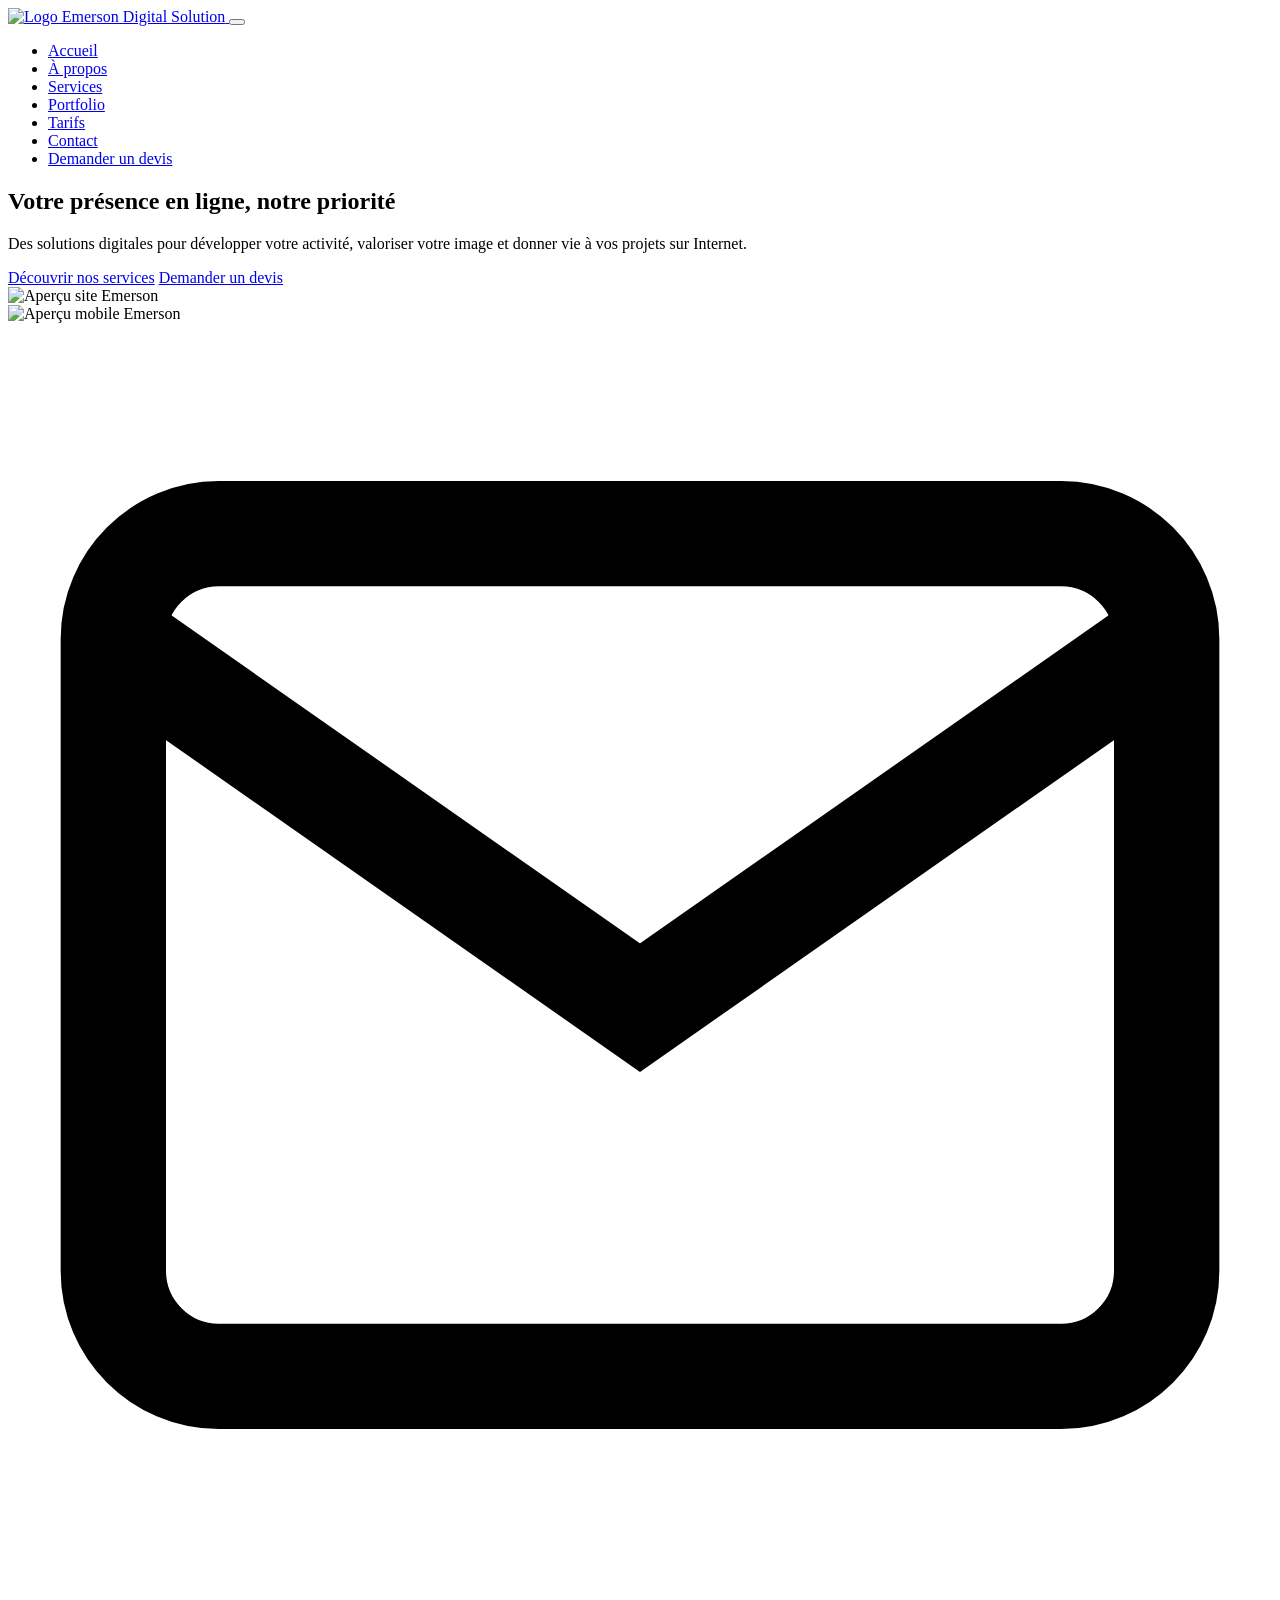
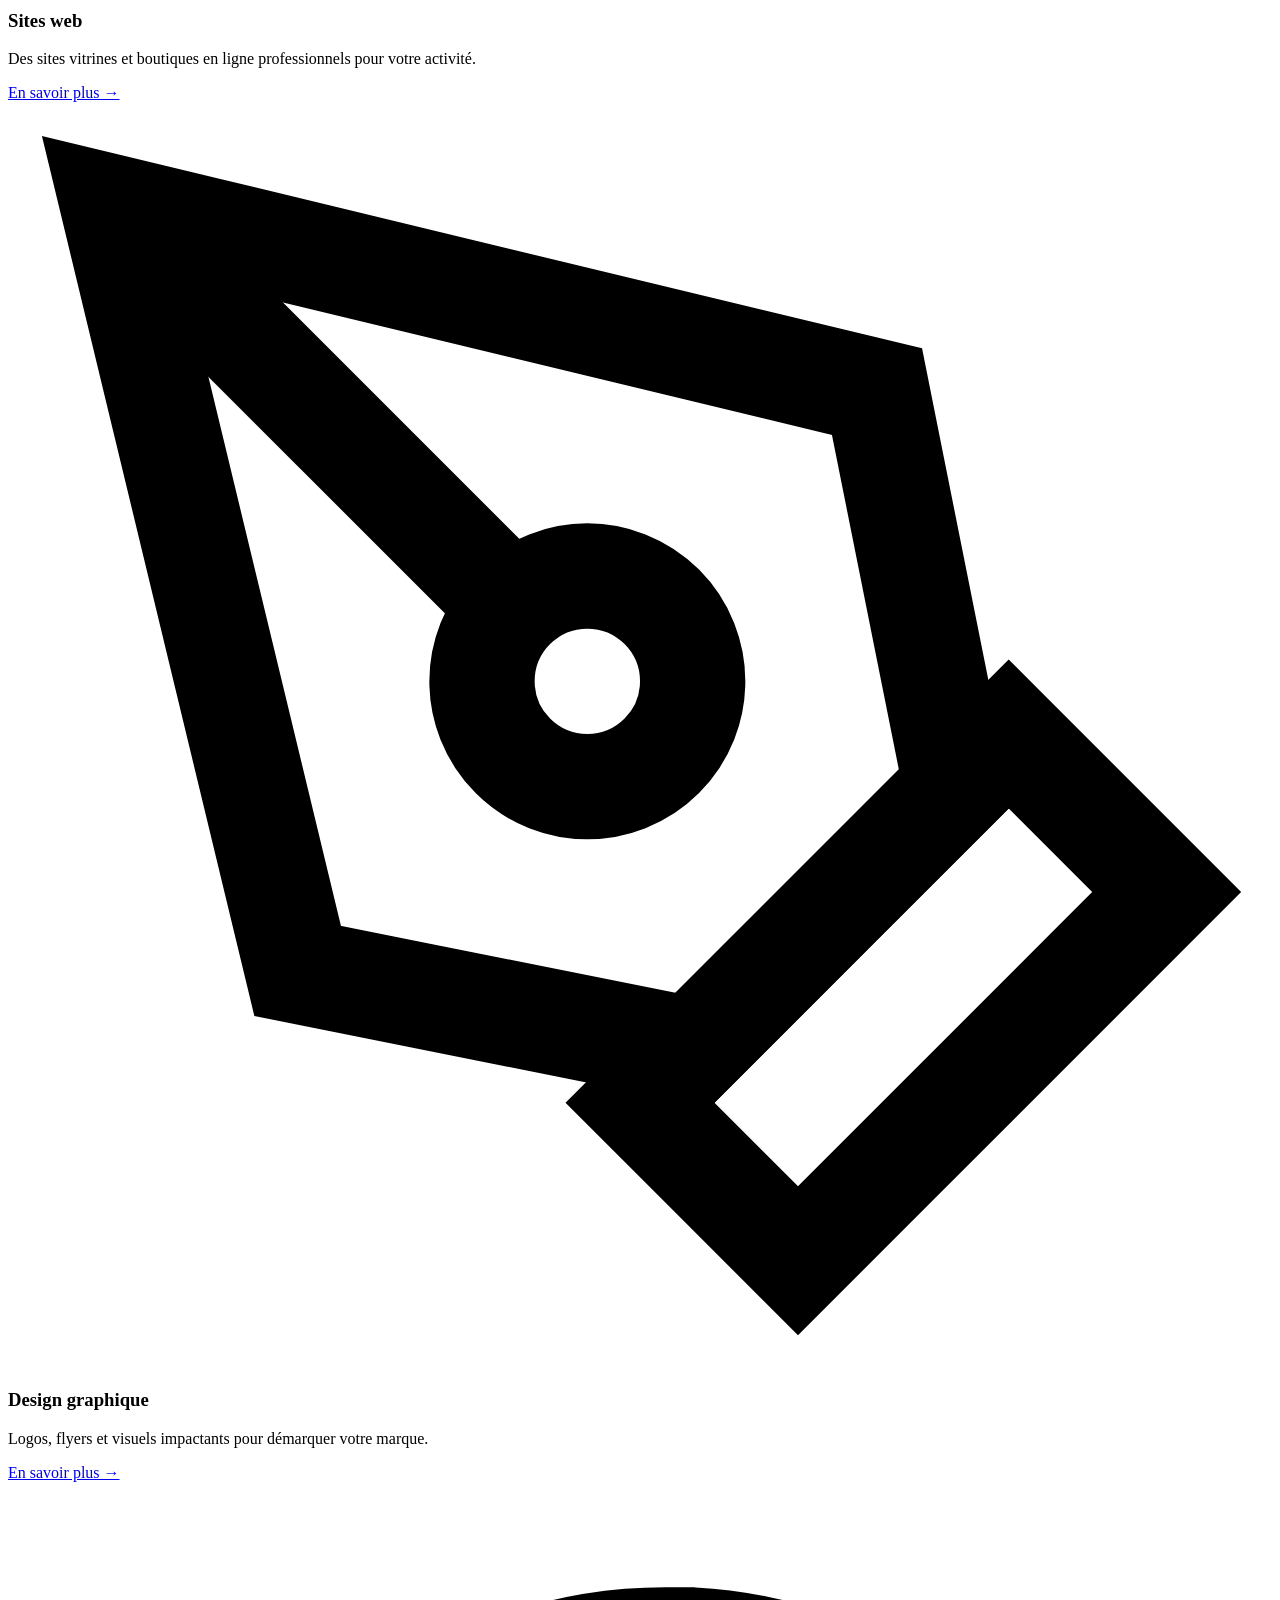
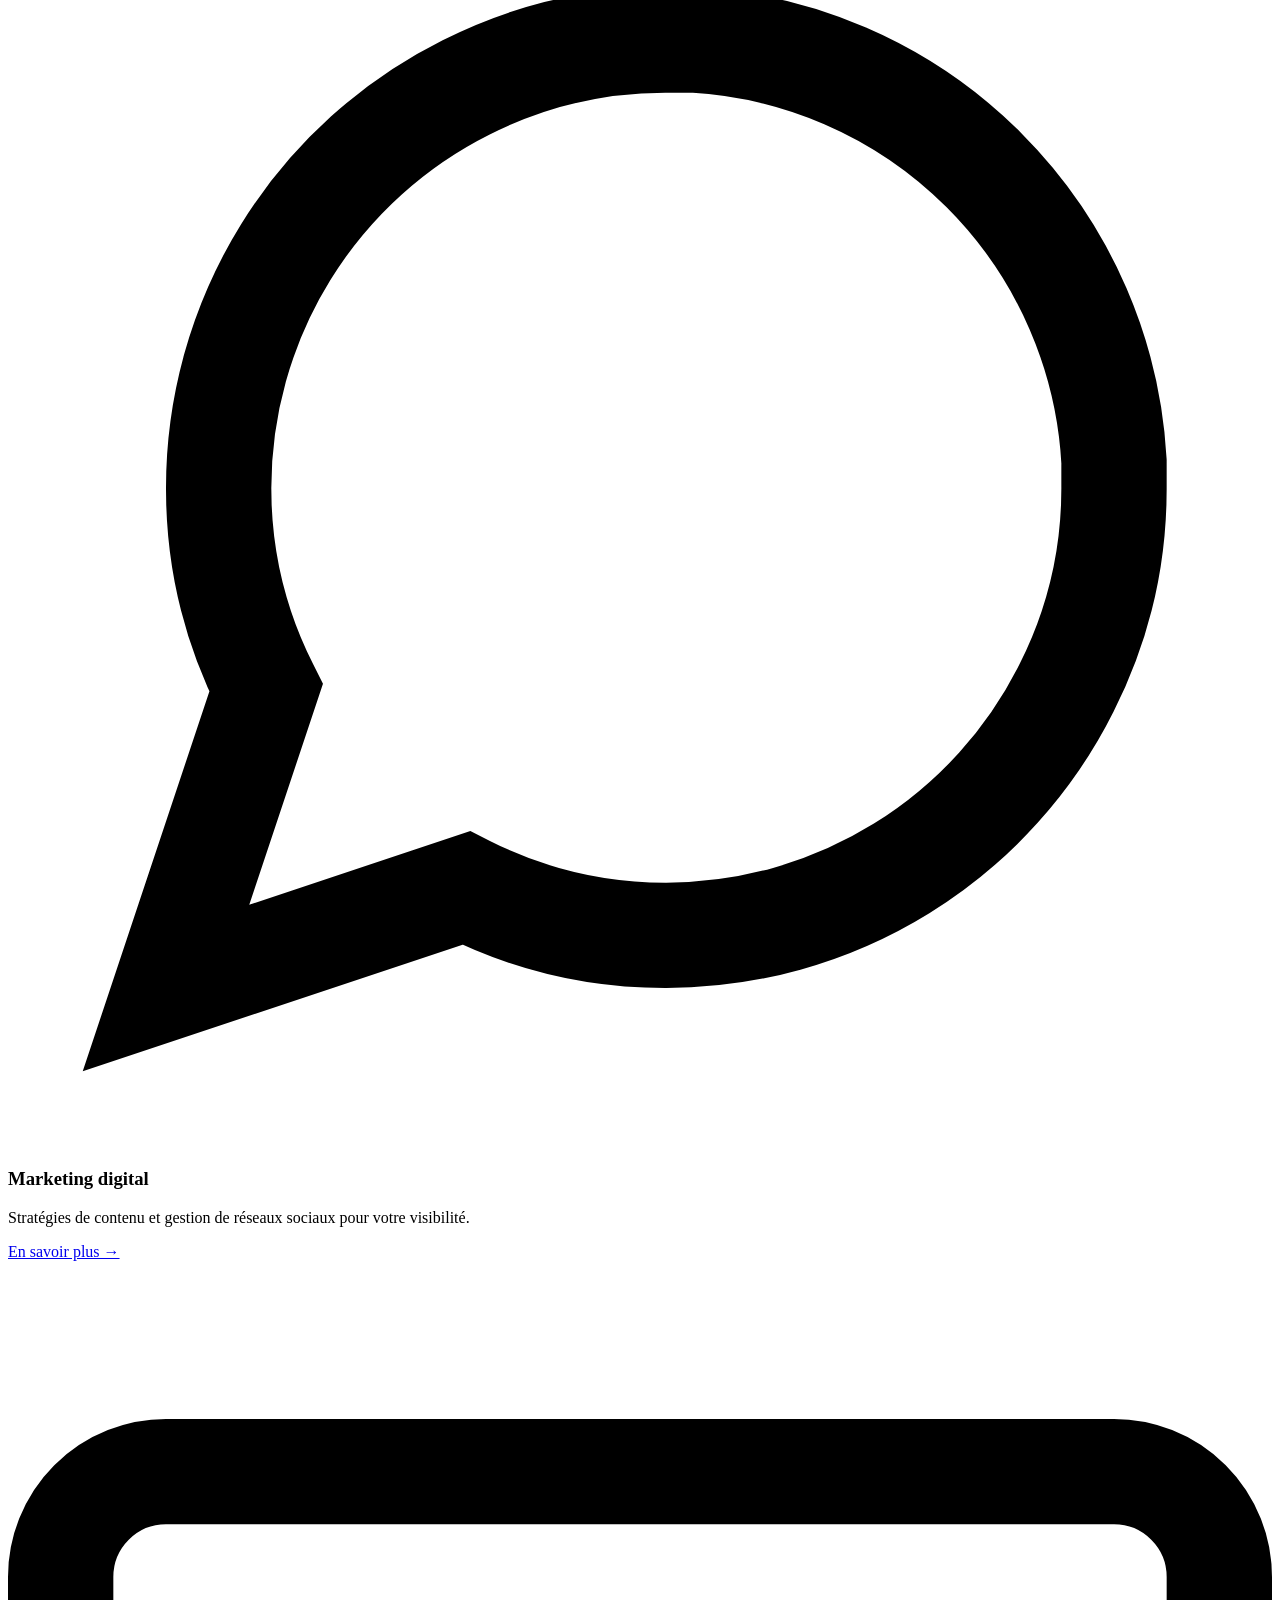
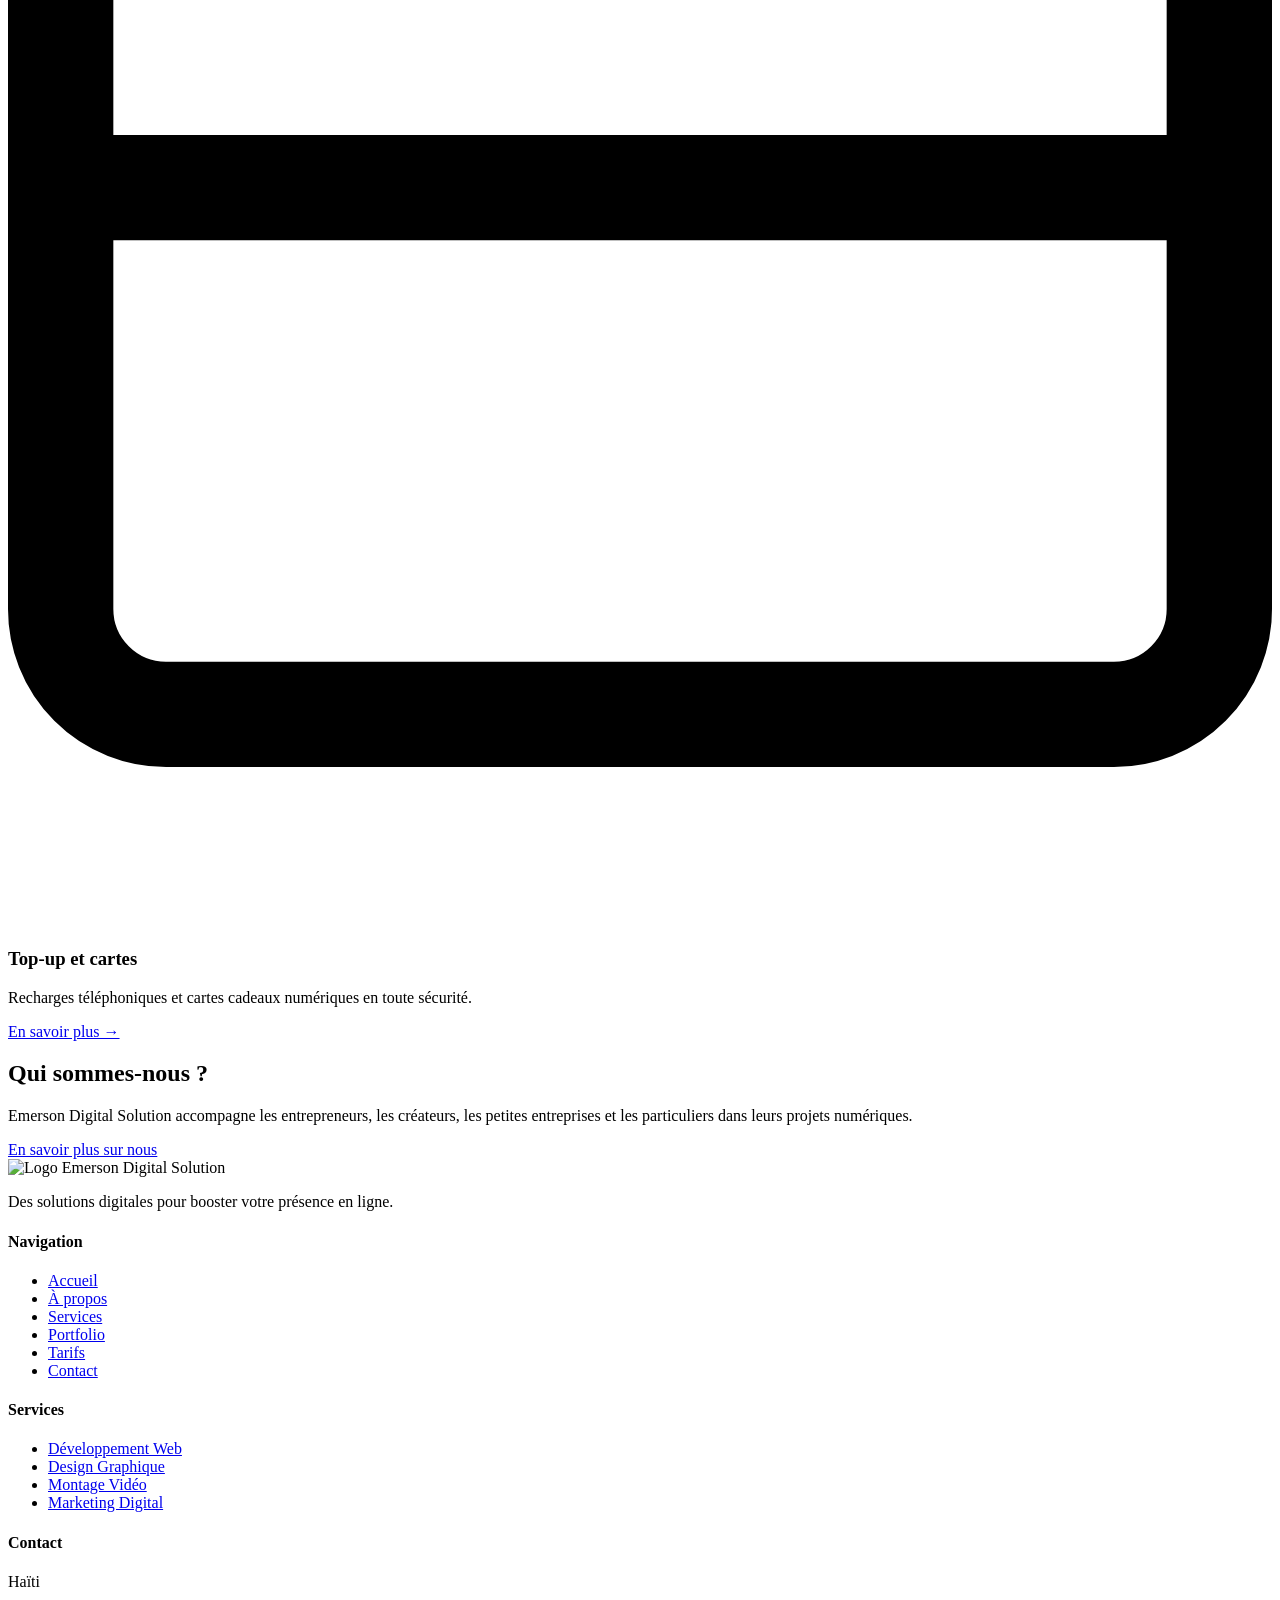
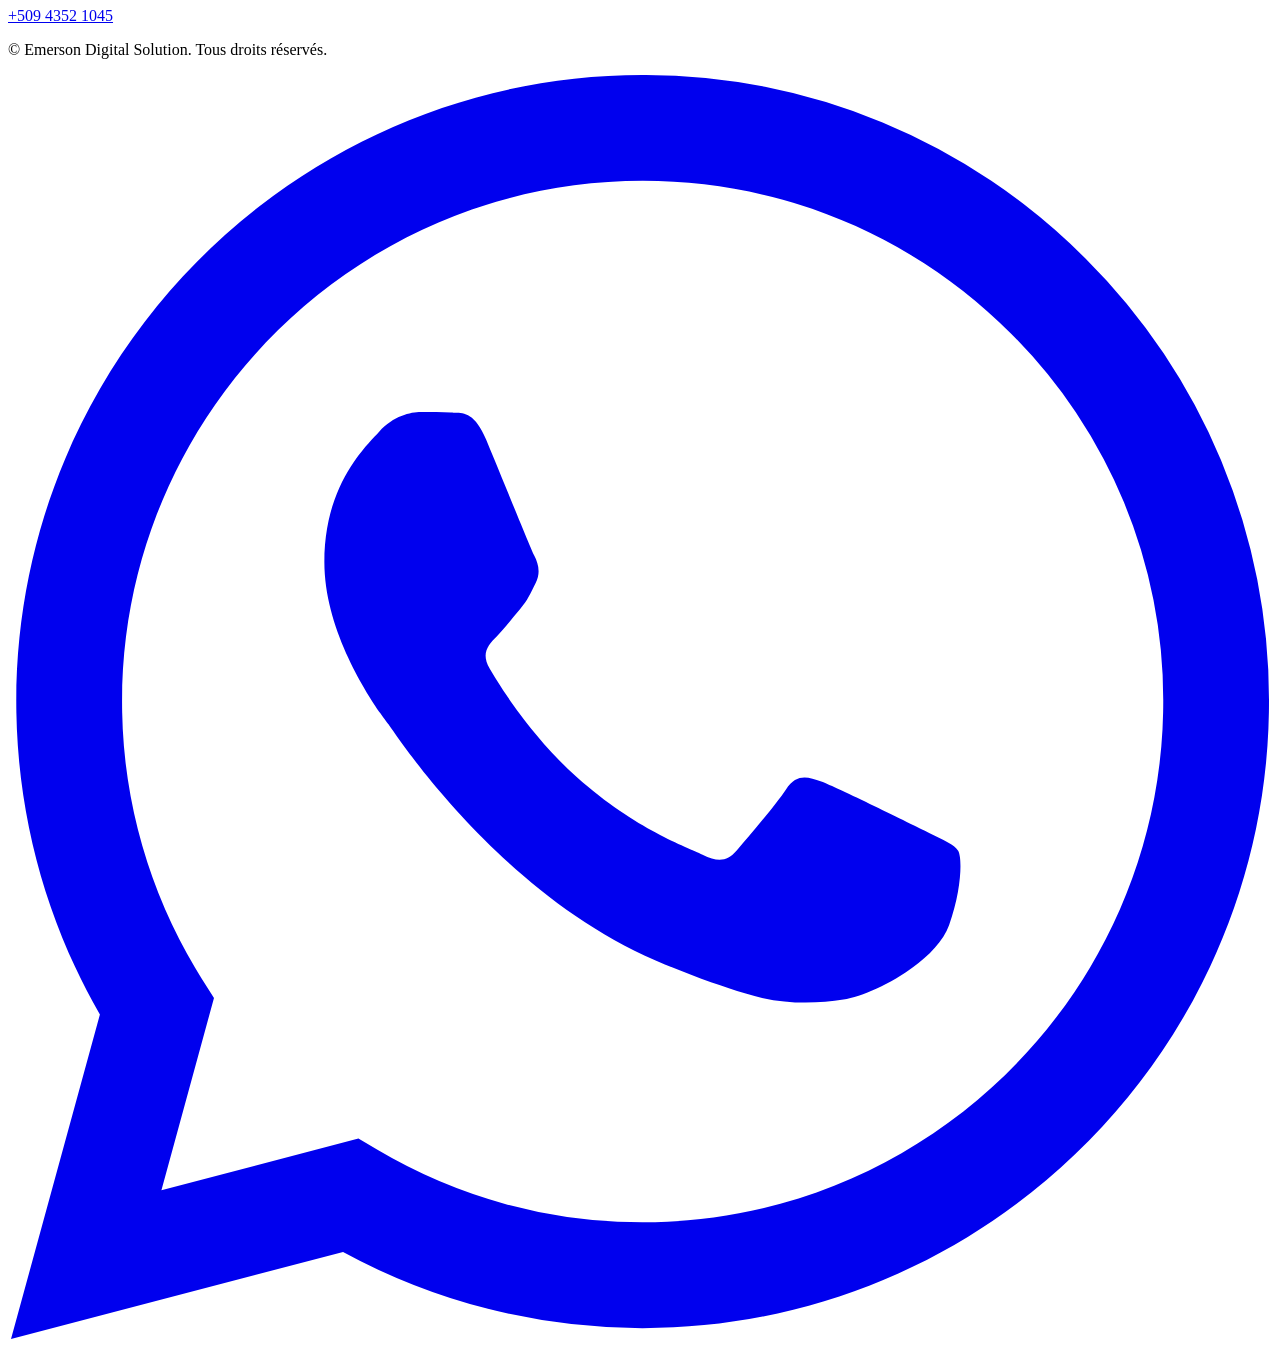
==== index.html @ 5f0ce39c "Add files via upload" ====
<!DOCTYPE html>
<html lang="fr">
<head>
    <meta charset="UTF-8">
    <meta name="viewport" content="width=device-width, initial-scale=1.0">
    <title>Emerson Digital Solution | Accueil</title>
    <meta name="description" content="Emerson Digital Solution accompagne les entrepreneurs et entreprises en Haïti. Création de sites web, design graphique, marketing digital.">
    <link rel="icon" type="image/png" href="assets/logo.png">
    <link rel="stylesheet" href="styles/style.css">
</head>
<body>

    <!-- ================= HEADER / NAVIGATION ================= -->
    <header class="header" id="header">
        <div class="container header-container">
            <a href="index.html" class="logo-link" aria-label="Retour à l'accueil">
                <img src="assets/logo.png" alt="Logo Emerson Digital Solution" class="logo-img">
            </a>

            <button class="menu-toggle" id="menu-toggle" aria-label="Ouvrir le menu" aria-expanded="false">
                <span class="hamburger"></span>
                <span class="hamburger"></span>
                <span class="hamburger"></span>
            </button>

            <nav class="nav" id="nav">
                <ul class="nav-list">
                    <!-- Liens vers les nouvelles pages -->
                    <li><a href="index.html" class="nav-link">Accueil</a></li>
                    <li><a href="a-propos.html" class="nav-link">À propos</a></li>
                    <li><a href="services.html" class="nav-link">Services</a></li>
                    <li><a href="portfolio.html" class="nav-link">Portfolio</a></li>
                    <li><a href="tarifs.html" class="nav-link">Tarifs</a></li>
                    <li><a href="contact.html" class="nav-link">Contact</a></li>
                    <li><a href="contact.html" class="btn btn-primary nav-cta">Demander un devis</a></li>
                </ul>
            </nav>
        </div>
    </header>

    <main>
        <!-- ================= SECTION HERO ================= -->
        <section class="hero">
            <div class="container hero-container">
                <div class="hero-content">
                    <h1 class="hero-title">Votre présence en ligne, <span class="text-green">notre priorité</span></h1>
                    <p class="hero-description">Des solutions digitales pour développer votre activité, valoriser votre image et donner vie à vos projets sur Internet.</p>
                    <div class="hero-buttons">
                        <a href="services.html" class="btn btn-primary">Découvrir nos services</a>
                        <a href="https://wa.me/50943521045?text=Bonjour%20Emerson%20Digital%20Solution%2C%20je%20souhaite%20demander%20un%20devis." target="_blank" rel="noopener" class="btn btn-secondary">Demander un devis</a>
                    </div>
                </div>
                <div class="hero-visual">
                    <div class="mockup-laptop">
                        <div class="mockup-screen">
                            <div class="mockup-header"></div>
                            <div class="mockup-body">
                                <img src="assets/logo.png" alt="Aperçu site Emerson" class="mockup-logo">
                                <div class="mockup-lines">
                                    <div class="line long"></div>
                                    <div class="line short"></div>
                                </div>
                                <div class="mockup-btn"></div>
                            </div>
                        </div>
                        <div class="mockup-base"></div>
                    </div>
                    <div class="mockup-phone">
                        <div class="mockup-phone-screen">
                            <div class="phone-notch"></div>
                            <img src="assets/logo.png" alt="Aperçu mobile Emerson" class="mockup-logo-small">
                            <div class="line long"></div>
                            <div class="line short"></div>
                            <div class="mockup-btn-small"></div>
                        </div>
                    </div>
                </div>
            </div>
        </section>

        <!-- ================= SERVICES RAPIDES ================= -->
        <section class="quick-services">
            <div class="container">
                <div class="grid-4">
                    <article class="card service-card text-center">
                        <div class="icon-wrapper">
                            <svg viewBox="0 0 24 24" fill="none" stroke="currentColor" stroke-width="2"><path d="M4 4h16c1.1 0 2 .9 2 2v12c0 1.1-.9 2-2 2H4c-1.1 0-2-.9-2-2V6c0-1.1.9-2 2-2z"></path><polyline points="22,6 12,13 2,6"></polyline></svg>
                        </div>
                        <h3>Sites web</h3>
                        <p>Des sites vitrines et boutiques en ligne professionnels pour votre activité.</p>
                        <a href="services.html" class="btn-text">En savoir plus &rarr;</a>
                    </article>
                    <article class="card service-card text-center">
                        <div class="icon-wrapper">
                            <svg viewBox="0 0 24 24" fill="none" stroke="currentColor" stroke-width="2"><path d="M12 19l7-7 3 3-7 7-3-3z"></path><path d="M18 13l-1.5-7.5L2 2l3.5 14.5L13 18l5-5z"></path><path d="M2 2l7.586 7.586"></path><circle cx="11" cy="11" r="2"></circle></svg>
                        </div>
                        <h3>Design graphique</h3>
                        <p>Logos, flyers et visuels impactants pour démarquer votre marque.</p>
                        <a href="services.html" class="btn-text">En savoir plus &rarr;</a>
                    </article>
                    <article class="card service-card text-center">
                        <div class="icon-wrapper">
                            <svg viewBox="0 0 24 24" fill="none" stroke="currentColor" stroke-width="2"><path d="M21 11.5a8.38 8.38 0 0 1-.9 3.8 8.5 8.5 0 0 1-7.6 4.7 8.38 8.38 0 0 1-3.8-.9L3 21l1.9-5.7a8.38 8.38 0 0 1-.9-3.8 8.5 8.5 0 0 1 4.7-7.6 8.38 8.38 0 0 1 3.8-.9h.5a8.48 8.48 0 0 1 8 8v.5z"></path></svg>
                        </div>
                        <h3>Marketing digital</h3>
                        <p>Stratégies de contenu et gestion de réseaux sociaux pour votre visibilité.</p>
                        <a href="services.html" class="btn-text">En savoir plus &rarr;</a>
                    </article>
                    <article class="card service-card text-center">
                        <div class="icon-wrapper">
                            <svg viewBox="0 0 24 24" fill="none" stroke="currentColor" stroke-width="2"><rect x="1" y="4" width="22" height="16" rx="2" ry="2"></rect><line x1="1" y1="10" x2="23" y2="10"></line></svg>
                        </div>
                        <h3>Top-up et cartes</h3>
                        <p>Recharges téléphoniques et cartes cadeaux numériques en toute sécurité.</p>
                        <a href="services.html" class="btn-text">En savoir plus &rarr;</a>
                    </article>
                </div>
            </div>
        </section>

        <!-- ================= À PROPOS (RÉSUMÉ) ================= -->
        <section class="section a-propos">
            <div class="container">
                <div class="section-header text-center">
                    <h2 class="section-title">Qui sommes-<span class="text-green">nous ?</span></h2>
                </div>
                <div class="about-content">
                    <p>Emerson Digital Solution accompagne les entrepreneurs, les créateurs, les petites entreprises et les particuliers dans leurs projets numériques.</p>
                    <a href="a-propos.html" class="btn btn-outline mt-4">En savoir plus sur nous</a>
                </div>
            </div>
        </section>
    </main>

    <!-- ================= FOOTER ================= -->
    <footer class="footer">
        <div class="container footer-container">
            <div class="footer-col">
                <img src="assets/logo.png" alt="Logo Emerson Digital Solution" class="footer-logo">
                <p class="footer-desc">Des solutions digitales pour booster votre présence en ligne.</p>
            </div>
            <div class="footer-col">
                <h4>Navigation</h4>
                <ul>
                    <li><a href="index.html">Accueil</a></li>
                    <li><a href="a-propos.html">À propos</a></li>
                    <li><a href="services.html">Services</a></li>
                    <li><a href="portfolio.html">Portfolio</a></li>
                    <li><a href="tarifs.html">Tarifs</a></li>
                    <li><a href="contact.html">Contact</a></li>
                </ul>
            </div>
            <div class="footer-col">
                <h4>Services</h4>
                <ul>
                    <li><a href="services.html">Développement Web</a></li>
                    <li><a href="services.html">Design Graphique</a></li>
                    <li><a href="services.html">Montage Vidéo</a></li>
                    <li><a href="services.html">Marketing Digital</a></li>
                </ul>
            </div>
            <div class="footer-col">
                <h4>Contact</h4>
                <p>Haïti</p>
                <p><a href="https://wa.me/50943521045" target="_blank" rel="noopener" class="text-green">+509 4352 1045</a></p>
            </div>
        </div>
        <div class="footer-bottom text-center">
            <p>&copy; <span id="year"></span> Emerson Digital Solution. Tous droits réservés.</p>
        </div>
    </footer>

    <!-- BOUTON WHATSAPP FLOTTANT -->
    <a href="https://wa.me/50943521045?text=Bonjour%20Emerson%20Digital%20Solution%2C%20j'aimerais%20discuter%20d'un%20projet." target="_blank" rel="noopener" class="whatsapp-float" aria-label="Discuter sur WhatsApp">
        <svg viewBox="0 0 24 24" fill="currentColor"><path d="M17.472 14.382c-.297-.149-1.758-.867-2.03-.967-.273-.099-.471-.148-.67.15-.197.297-.767.966-.94 1.164-.173.199-.347.223-.644.075-.297-.15-1.255-.463-2.39-1.475-.883-.788-1.48-1.761-1.653-2.059-.173-.297-.018-.458.13-.606.134-.133.298-.347.446-.52.149-.174.198-.298.298-.497.099-.198.05-.371-.025-.52-.075-.149-.669-1.612-.916-2.207-.242-.579-.487-.5-.669-.51-.173-.008-.371-.01-.57-.01-.198 0-.52.074-.792.372-.272.297-1.04 1.016-1.04 2.479 0 1.462 1.065 2.875 1.213 3.074.149.198 2.096 3.2 5.077 4.487.709.306 1.262.489 1.694.625.712.227 1.36.195 1.871.118.571-.085 1.758-.719 2.006-1.413.248-.694.248-1.289.173-1.413-.074-.124-.272-.198-.57-.347m-5.421 7.403h-.004a9.87 9.87 0 01-5.031-1.378l-.361-.214-3.741.982.998-3.648-.235-.374a9.86 9.86 0 01-1.51-5.26c.001-5.45 4.436-9.884 9.888-9.884 2.64 0 5.122 1.03 6.988 2.898a9.825 9.825 0 012.893 6.994c-.003 5.45-4.437 9.884-9.885 9.884m8.413-18.297A11.815 11.815 0 0012.05 0C5.495 0 .16 5.335.157 11.892c0 2.096.547 4.142 1.588 5.945L.057 24l6.305-1.654a11.882 11.882 0 005.683 1.448h.005c6.554 0 11.89-5.335 11.893-11.893a11.821 11.821 0 00-3.48-8.413Z"/></svg>
    </a>

    <script src="scripts/script.js"></script>
</body>
</html>
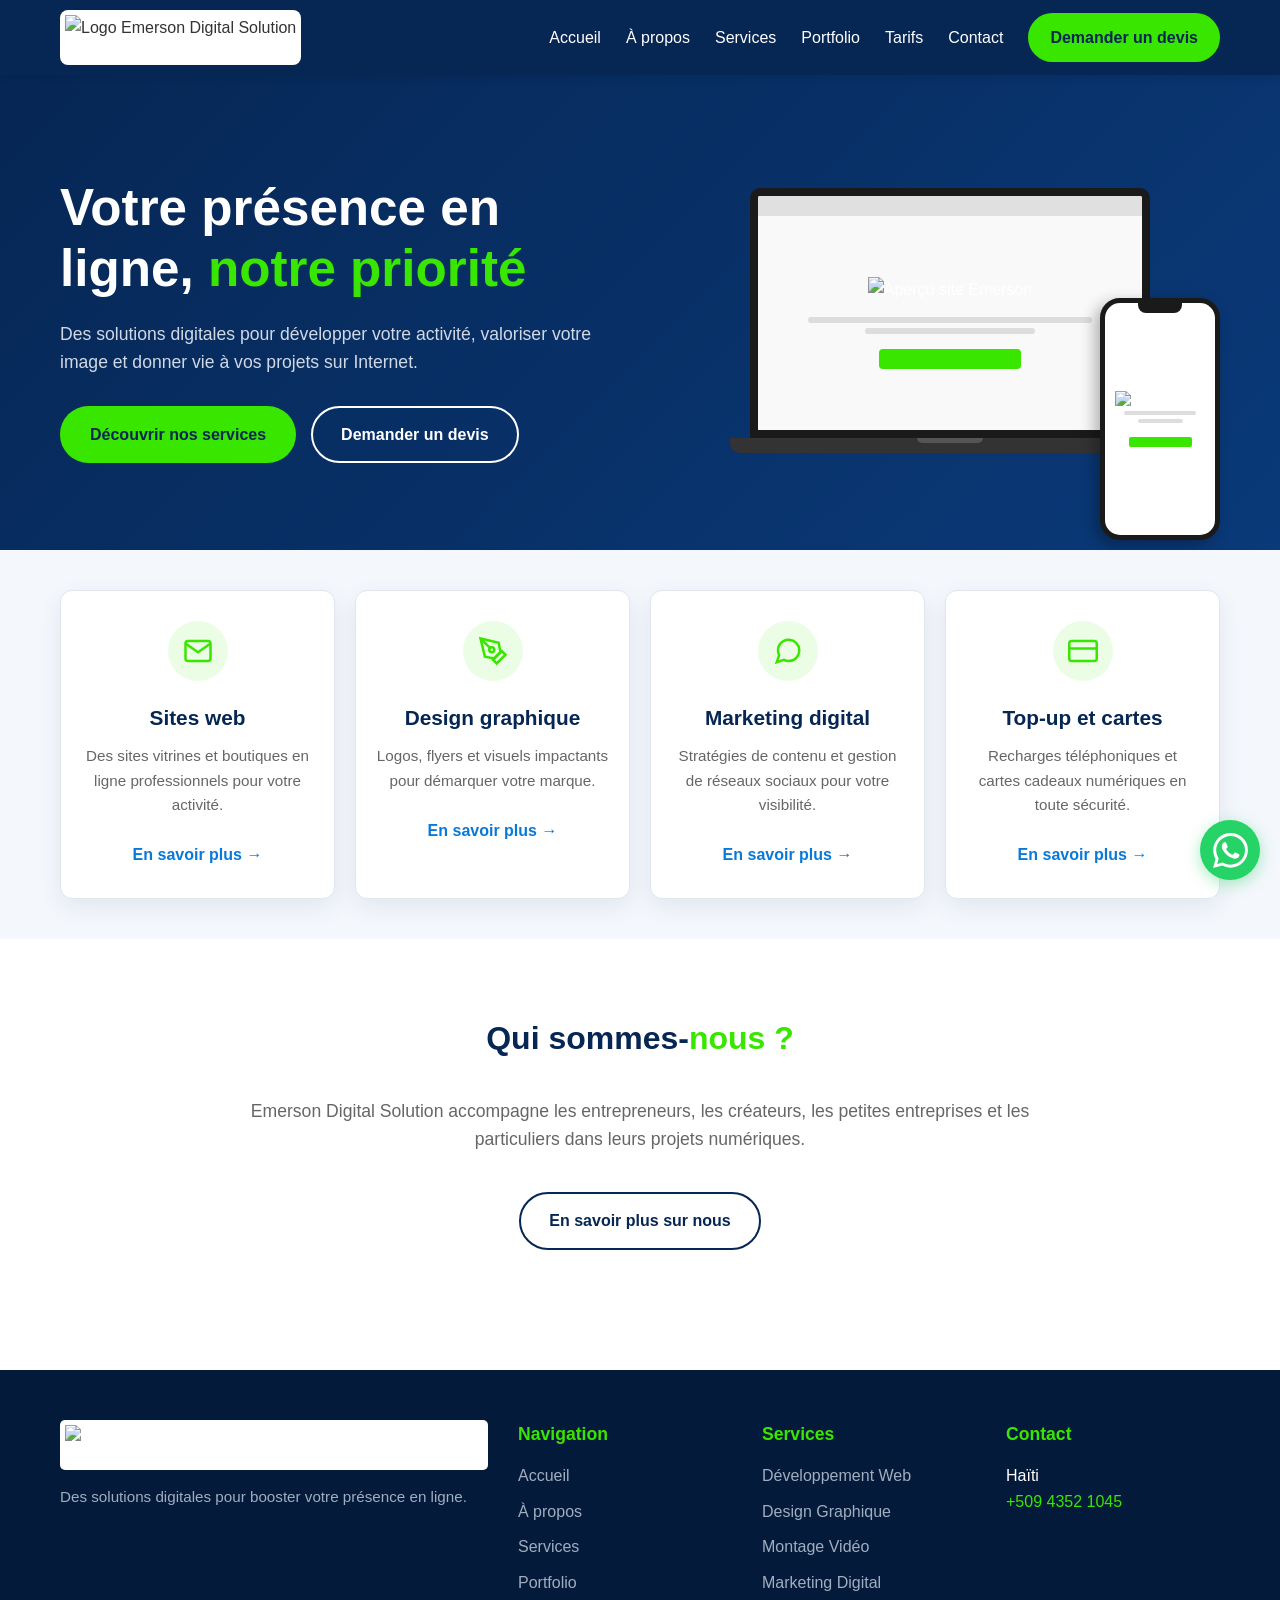
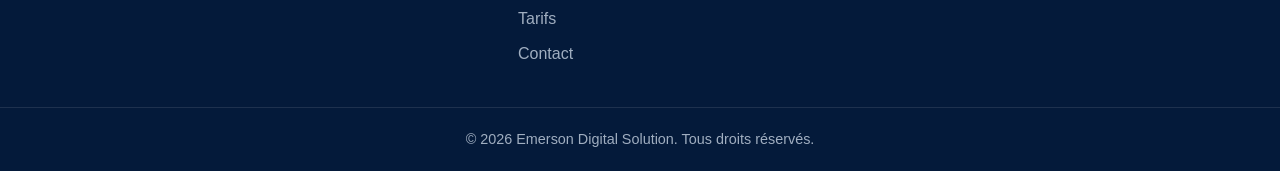
==== commit eeb69588: "index.html" ====
--- a/index.html
+++ b/index.html
@@ -6,7 +6,7 @@
     <title>Emerson Digital Solution | Accueil</title>
     <meta name="description" content="Emerson Digital Solution accompagne les entrepreneurs et entreprises en Haïti. Création de sites web, design graphique, marketing digital.">
     <link rel="icon" type="image/png" href="assets/logo.png">
-    <link rel="stylesheet" href="styles/style.css">
+    <link rel="stylesheet" href="style.css">
 </head>
 <body>
 
@@ -175,6 +175,6 @@
         <svg viewBox="0 0 24 24" fill="currentColor"><path d="M17.472 14.382c-.297-.149-1.758-.867-2.03-.967-.273-.099-.471-.148-.67.15-.197.297-.767.966-.94 1.164-.173.199-.347.223-.644.075-.297-.15-1.255-.463-2.39-1.475-.883-.788-1.48-1.761-1.653-2.059-.173-.297-.018-.458.13-.606.134-.133.298-.347.446-.52.149-.174.198-.298.298-.497.099-.198.05-.371-.025-.52-.075-.149-.669-1.612-.916-2.207-.242-.579-.487-.5-.669-.51-.173-.008-.371-.01-.57-.01-.198 0-.52.074-.792.372-.272.297-1.04 1.016-1.04 2.479 0 1.462 1.065 2.875 1.213 3.074.149.198 2.096 3.2 5.077 4.487.709.306 1.262.489 1.694.625.712.227 1.36.195 1.871.118.571-.085 1.758-.719 2.006-1.413.248-.694.248-1.289.173-1.413-.074-.124-.272-.198-.57-.347m-5.421 7.403h-.004a9.87 9.87 0 01-5.031-1.378l-.361-.214-3.741.982.998-3.648-.235-.374a9.86 9.86 0 01-1.51-5.26c.001-5.45 4.436-9.884 9.888-9.884 2.64 0 5.122 1.03 6.988 2.898a9.825 9.825 0 012.893 6.994c-.003 5.45-4.437 9.884-9.885 9.884m8.413-18.297A11.815 11.815 0 0012.05 0C5.495 0 .16 5.335.157 11.892c0 2.096.547 4.142 1.588 5.945L.057 24l6.305-1.654a11.882 11.882 0 005.683 1.448h.005c6.554 0 11.89-5.335 11.893-11.893a11.821 11.821 0 00-3.48-8.413Z"/></svg>
     </a>
 
-    <script src="scripts/script.js"></script>
+    <script src="script.js"></script>
 </body>
 </html>
--- a/style.css
+++ b/style.css
@@ -0,0 +1,964 @@
+/* ==========================================================================
+   VARIABLES & RESET (Configuration de base)
+   ========================================================================== */
+:root {
+    /* Couleurs officielles Emerson Digital Solution */
+    --navy: #062653;
+    --green: #39E600;
+    --blue: #0879D9;
+    --white: #FFFFFF;
+    
+    /* Couleurs de support */
+    --bg-light: #F4F7FC; /* Gris très clair bleuté pour les sections */
+    --text-dark: #333333;
+    --text-muted: #666666;
+    --border-color: #E0E5EE;
+    
+    /* Polices et espacements */
+    --font-main: -apple-system, BlinkMacSystemFont, "Segoe UI", Roboto, Helvetica, Arial, sans-serif;
+    --transition: all 0.3s ease;
+    --radius: 12px;
+    --shadow: 0 8px 24px rgba(6, 38, 83, 0.08);
+    --shadow-hover: 0 12px 32px rgba(6, 38, 83, 0.15);
+}
+
+* {
+    margin: 0;
+    padding: 0;
+    box-sizing: border-box;
+}
+
+html {
+    scroll-behavior: smooth;
+    /* Évite que le menu fixe ne cache les titres lors du défilement */
+    scroll-padding-top: 80px; 
+}
+
+body {
+    font-family: var(--font-main);
+    color: var(--text-dark);
+    background-color: var(--white);
+    line-height: 1.6;
+    overflow-x: hidden; /* Empêche le débordement horizontal sur mobile */
+}
+
+img {
+    max-width: 100%;
+    height: auto;
+    display: block;
+}
+
+ul {
+    list-style: none;
+}
+
+a {
+    text-decoration: none;
+    color: inherit;
+    transition: var(--transition);
+}
+
+/* ==========================================================================
+   CLASSES UTILITAIRES
+   ========================================================================== */
+.container {
+    width: 100%;
+    max-width: 1200px;
+    margin: 0 auto;
+    padding: 0 20px;
+}
+
+.text-center { text-align: center; }
+.text-green { color: var(--green); }
+.mt-4 { margin-top: 1.5rem; }
+
+/* Grilles responsives */
+.grid-4, .grid-3 {
+    display: grid;
+    grid-template-columns: 1fr; /* 1 colonne par défaut (mobile) */
+    gap: 20px;
+}
+
+/* Boutons */
+.btn {
+    display: inline-flex;
+    align-items: center;
+    justify-content: center;
+    padding: 14px 28px; /* Taille suffisante pour les doigts sur mobile */
+    border-radius: 50px;
+    font-weight: 600;
+    font-size: 1rem;
+    cursor: pointer;
+    border: 2px solid transparent;
+    transition: var(--transition);
+    text-align: center;
+}
+
+.btn-primary {
+    background-color: var(--green);
+    color: var(--navy);
+}
+
+.btn-primary:hover {
+    background-color: #2ebd00;
+    transform: translateY(-2px);
+}
+
+.btn-secondary {
+    background-color: transparent;
+    color: var(--white);
+    border-color: var(--white);
+}
+
+.btn-secondary:hover {
+    background-color: var(--white);
+    color: var(--navy);
+}
+
+.btn-outline {
+    background-color: transparent;
+    color: var(--navy);
+    border-color: var(--navy);
+}
+
+.btn-outline:hover {
+    background-color: var(--navy);
+    color: var(--white);
+}
+
+.btn-text {
+    color: var(--blue);
+    font-weight: 600;
+    display: inline-block;
+    margin-top: 10px;
+}
+
+.btn-text:hover {
+    color: var(--navy);
+    text-decoration: underline;
+}
+
+.btn-block { width: 100%; }
+.btn-sm { padding: 8px 16px; font-size: 0.9rem; }
+
+/* Titres de section */
+.section {
+    padding: 60px 0;
+}
+
+.section-header {
+    margin-bottom: 40px;
+}
+
+.section-title {
+    font-size: 2rem;
+    color: var(--navy);
+    margin-bottom: 10px;
+    line-height: 1.2;
+}
+
+.section-subtitle {
+    color: var(--text-muted);
+    font-size: 1.1rem;
+    max-width: 600px;
+    margin: 0 auto;
+}
+
+/* ==========================================================================
+   HEADER & NAVIGATION
+   ========================================================================== */
+.header {
+    position: fixed;
+    top: 0;
+    left: 0;
+    width: 100%;
+    background-color: var(--navy);
+    z-index: 1000;
+    box-shadow: 0 2px 10px rgba(0,0,0,0.1);
+    padding: 10px 0;
+}
+
+.header-container {
+    display: flex;
+    justify-content: space-between;
+    align-items: center;
+}
+
+.logo-link {
+    display: flex;
+    align-items: center;
+    background-color: var(--white);
+    padding: 5px;
+    border-radius: 8px;
+}
+
+.logo-img {
+    height: 45px; /* Ajuste la taille du logo */
+    width: auto;
+    object-fit: contain;
+}
+
+/* Menu Mobile (Burger) */
+.menu-toggle {
+    display: flex;
+    flex-direction: column;
+    justify-content: space-around;
+    width: 30px;
+    height: 24px;
+    background: transparent;
+    border: none;
+    cursor: pointer;
+    z-index: 1001;
+}
+
+.hamburger {
+    width: 100%;
+    height: 3px;
+    background-color: var(--white);
+    border-radius: 3px;
+    transition: var(--transition);
+}
+
+/* Animation du menu burger en croix (X) */
+.menu-toggle.active .hamburger:nth-child(1) {
+    transform: translateY(8px) rotate(45deg);
+}
+.menu-toggle.active .hamburger:nth-child(2) {
+    opacity: 0;
+}
+.menu-toggle.active .hamburger:nth-child(3) {
+    transform: translateY(-8px) rotate(-45deg);
+}
+
+/* Navigation Mobile */
+.nav {
+    position: absolute;
+    top: 100%;
+    left: 0;
+    width: 100%;
+    background-color: var(--navy);
+    height: 0;
+    overflow: hidden;
+    transition: height 0.4s ease;
+}
+
+.nav.active {
+    height: auto;
+    max-height: 100vh;
+    overflow-y: auto;
+}
+
+.nav-list {
+    display: flex;
+    flex-direction: column;
+    padding: 20px;
+    gap: 15px;
+}
+
+.nav-link {
+    color: var(--white);
+    font-weight: 500;
+    font-size: 1.1rem;
+    display: block;
+}
+
+.nav-link:hover {
+    color: var(--green);
+}
+
+.nav-cta {
+    background-color: var(--green);
+    color: var(--navy) !important;
+    text-align: center;
+    margin-top: 10px;
+}
+
+/* ==========================================================================
+   HERO SECTION (Accueil)
+   ========================================================================== */
+.hero {
+    background: linear-gradient(135deg, var(--navy) 0%, #0a3a7a 100%);
+    color: var(--white);
+    padding: 120px 0 60px; /* Padding top pour compenser le header fixe */
+    overflow: hidden;
+}
+
+.hero-container {
+    display: flex;
+    flex-direction: column;
+    gap: 40px;
+}
+
+.hero-title {
+    font-size: 2.2rem;
+    line-height: 1.2;
+    margin-bottom: 20px;
+}
+
+.hero-description {
+    font-size: 1.1rem;
+    color: #d1d9e6;
+    margin-bottom: 30px;
+}
+
+.hero-buttons {
+    display: flex;
+    flex-direction: column;
+    gap: 15px;
+}
+
+/* Composition visuelle (Ordinateur & Téléphone en CSS) */
+.hero-visual {
+    position: relative;
+    display: flex;
+    justify-content: center;
+    align-items: center;
+    min-height: 300px;
+}
+
+.mockup-laptop {
+    width: 85%;
+    max-width: 400px;
+    position: relative;
+    z-index: 2;
+}
+
+.mockup-screen {
+    background: #fff;
+    border: 8px solid #1a1a1a;
+    border-radius: 10px 10px 0 0;
+    aspect-ratio: 16/10;
+    overflow: hidden;
+    display: flex;
+    flex-direction: column;
+}
+
+.mockup-header {
+    height: 20px;
+    background: #e0e0e0;
+    display: flex;
+    align-items: center;
+    padding-left: 10px;
+}
+
+.mockup-body {
+    flex: 1;
+    display: flex;
+    flex-direction: column;
+    align-items: center;
+    justify-content: center;
+    padding: 15px;
+    background: #f9f9f9;
+}
+
+.mockup-logo { height: 30px; margin-bottom: 10px; }
+
+.mockup-lines { width: 80%; display: flex; flex-direction: column; gap: 5px; align-items: center; }
+.mockup-lines .line { height: 6px; background: #ddd; border-radius: 3px; }
+.mockup-lines .long { width: 100%; }
+.mockup-lines .short { width: 60%; }
+
+.mockup-btn {
+    margin-top: 15px;
+    width: 40%;
+    height: 20px;
+    background: var(--green);
+    border-radius: 4px;
+}
+
+.mockup-base {
+    height: 15px;
+    background: #333;
+    border-radius: 0 0 10px 10px;
+    width: 110%;
+    margin-left: -5%;
+    position: relative;
+}
+
+.mockup-base::after {
+    content: '';
+    position: absolute;
+    top: 0; left: 50%;
+    transform: translateX(-50%);
+    width: 15%; height: 5px;
+    background: #555;
+    border-radius: 0 0 5px 5px;
+}
+
+.mockup-phone {
+    position: absolute;
+    right: 0;
+    bottom: -20px;
+    width: 30%;
+    max-width: 120px;
+    background: #1a1a1a;
+    border: 5px solid #1a1a1a;
+    border-radius: 20px;
+    z-index: 3;
+    box-shadow: -5px 5px 15px rgba(0,0,0,0.3);
+}
+
+.mockup-phone-screen {
+    background: #fff;
+    border-radius: 15px;
+    aspect-ratio: 9/19;
+    display: flex;
+    flex-direction: column;
+    align-items: center;
+    justify-content: center;
+    padding: 10px;
+    position: relative;
+}
+
+.phone-notch {
+    position: absolute;
+    top: 0; left: 50%;
+    transform: translateX(-50%);
+    width: 40%; height: 10px;
+    background: #1a1a1a;
+    border-radius: 0 0 8px 8px;
+}
+
+.mockup-logo-small { height: 15px; margin-bottom: 5px; }
+.mockup-phone-screen .line { height: 4px; background: #ddd; margin-bottom: 4px; border-radius: 2px; }
+.mockup-phone-screen .line.long { width: 80%; }
+.mockup-phone-screen .line.short { width: 50%; }
+.mockup-btn-small { margin-top: 10px; width: 70%; height: 10px; background: var(--green); border-radius: 2px; }
+
+/* ==========================================================================
+   SERVICES RAPIDES & CARTES
+   ========================================================================== */
+.quick-services {
+    padding: 40px 0;
+    background-color: var(--bg-light);
+    margin-top: -30px;
+    position: relative;
+    z-index: 10;
+}
+
+.card {
+    background: var(--white);
+    border-radius: var(--radius);
+    padding: 30px 20px;
+    box-shadow: var(--shadow);
+    transition: var(--transition);
+    border: 1px solid var(--border-color);
+}
+
+.card:hover {
+    box-shadow: var(--shadow-hover);
+    transform: translateY(-5px);
+}
+
+.icon-wrapper {
+    width: 60px;
+    height: 60px;
+    background: rgba(57, 230, 0, 0.1);
+    color: var(--green);
+    border-radius: 50%;
+    display: flex;
+    align-items: center;
+    justify-content: center;
+    margin: 0 auto 20px;
+}
+
+.icon-wrapper svg {
+    width: 30px;
+    height: 30px;
+}
+
+.service-card h3 {
+    color: var(--navy);
+    margin-bottom: 10px;
+    font-size: 1.3rem;
+}
+
+.service-card p {
+    color: var(--text-muted);
+    font-size: 0.95rem;
+    margin-bottom: 15px;
+}
+
+/* ==========================================================================
+   À PROPOS & VALEURS
+   ========================================================================== */
+.a-propos {
+    background-color: var(--white);
+}
+
+.about-content {
+    max-width: 800px;
+    margin: 0 auto 40px;
+    text-align: center;
+    font-size: 1.1rem;
+    color: var(--text-muted);
+}
+
+.about-content p {
+    margin-bottom: 15px;
+}
+
+.value-card {
+    background: var(--bg-light);
+    padding: 20px;
+    border-radius: var(--radius);
+    border-left: 4px solid var(--green);
+}
+
+.value-card h3 {
+    color: var(--navy);
+    font-size: 1.2rem;
+    margin-bottom: 8px;
+}
+
+/* ==========================================================================
+   SERVICES DÉTAILLÉS
+   ========================================================================== */
+.services-section {
+    background-color: var(--bg-light);
+}
+
+.service-detail-card {
+    display: flex;
+    flex-direction: column;
+}
+
+.service-detail-card .icon-wrapper {
+    margin: 0 0 15px 0; /* Aligné à gauche pour les détails */
+}
+
+.service-list {
+    margin: 15px 0 25px;
+    flex-grow: 1; /* Pousse le bouton vers le bas */
+}
+
+.service-list li {
+    position: relative;
+    padding-left: 25px;
+    margin-bottom: 8px;
+    color: var(--text-muted);
+}
+
+.service-list li::before {
+    content: '✓';
+    position: absolute;
+    left: 0;
+    color: var(--green);
+    font-weight: bold;
+}
+
+/* ==========================================================================
+   PORTFOLIO
+   ========================================================================== */
+.portfolio-filters {
+    display: flex;
+    flex-wrap: wrap;
+    justify-content: center;
+    gap: 10px;
+    margin-bottom: 30px;
+}
+
+.filter-btn {
+    padding: 10px 20px;
+    background: var(--white);
+    border: 1px solid var(--border-color);
+    border-radius: 50px;
+    color: var(--text-muted);
+    cursor: pointer;
+    font-weight: 500;
+    transition: var(--transition);
+}
+
+.filter-btn.active, .filter-btn:hover {
+    background: var(--navy);
+    color: var(--white);
+    border-color: var(--navy);
+}
+
+.portfolio-grid {
+    display: grid;
+    grid-template-columns: 1fr;
+    gap: 25px;
+}
+
+.portfolio-item {
+    background: var(--white);
+    border-radius: var(--radius);
+    overflow: hidden;
+    box-shadow: var(--shadow);
+    transition: var(--transition);
+}
+
+.portfolio-item.hide {
+    display: none; /* Utilisé par le JS pour filtrer */
+}
+
+.portfolio-img-placeholder {
+    height: 200px;
+    display: flex;
+    align-items: center;
+    justify-content: center;
+    color: var(--white);
+    font-weight: bold;
+    font-size: 1.2rem;
+}
+
+.bg-navy { background: var(--navy); }
+.bg-green { background: var(--green); color: var(--navy); }
+.bg-blue { background: var(--blue); }
+
+.portfolio-info {
+    padding: 20px;
+}
+
+.portfolio-cat {
+    font-size: 0.8rem;
+    text-transform: uppercase;
+    color: var(--blue);
+    font-weight: 700;
+    letter-spacing: 1px;
+}
+
+.portfolio-info h3 {
+    color: var(--navy);
+    margin: 5px 0 10px;
+}
+
+.portfolio-info p {
+    color: var(--text-muted);
+    font-size: 0.95rem;
+    margin-bottom: 15px;
+}
+
+/* Modale (Popup détails portfolio) */
+.modal {
+    display: none;
+    position: fixed;
+    top: 0; left: 0; width: 100%; height: 100%;
+    background: rgba(6, 38, 83, 0.8);
+    z-index: 2000;
+    align-items: center;
+    justify-content: center;
+    padding: 20px;
+}
+
+.modal.active {
+    display: flex;
+}
+
+.modal-content {
+    background: var(--white);
+    padding: 30px;
+    border-radius: var(--radius);
+    max-width: 500px;
+    width: 100%;
+    position: relative;
+}
+
+.close-modal {
+    position: absolute;
+    top: 10px; right: 15px;
+    font-size: 2rem;
+    cursor: pointer;
+    color: var(--text-muted);
+}
+
+/* ==========================================================================
+   TARIFS
+   ========================================================================== */
+.pricing-section {
+    background-color: var(--navy);
+    color: var(--white);
+}
+
+.pricing-section .section-title { color: var(--white); }
+.pricing-section .section-subtitle { color: #d1d9e6; }
+
+.pricing-card {
+    text-align: center;
+    background: var(--white);
+    color: var(--text-dark);
+}
+
+.pricing-card h3 {
+    color: var(--navy);
+    margin-bottom: 15px;
+}
+
+.price {
+    font-size: 1rem;
+    color: var(--text-muted);
+    margin-bottom: 20px;
+}
+
+.price span {
+    display: block;
+    font-size: 2.5rem;
+    font-weight: 800;
+    color: var(--green);
+    line-height: 1.2;
+}
+
+.pricing-features {
+    margin-bottom: 25px;
+    border-top: 1px solid var(--border-color);
+    padding-top: 20px;
+}
+
+.pricing-features li {
+    margin-bottom: 10px;
+    font-size: 0.95rem;
+}
+
+.pricing-note {
+    color: #d1d9e6;
+    font-size: 0.9rem;
+}
+
+/* ==========================================================================
+   CONTACT & FORMULAIRE
+   ========================================================================== */
+.contact-section {
+    background: var(--bg-light);
+}
+
+.contact-wrapper {
+    max-width: 600px;
+    margin: 0 auto;
+    background: var(--white);
+    padding: 30px;
+    border-radius: var(--radius);
+    box-shadow: var(--shadow);
+}
+
+.form-group {
+    margin-bottom: 20px;
+}
+
+.form-group label {
+    display: block;
+    margin-bottom: 8px;
+    color: var(--navy);
+    font-weight: 600;
+}
+
+.form-group input,
+.form-group select,
+.form-group textarea {
+    width: 100%;
+    padding: 12px 15px;
+    border: 1px solid var(--border-color);
+    border-radius: 8px;
+    font-family: inherit;
+    font-size: 1rem;
+    background-color: var(--bg-light);
+    transition: var(--transition);
+}
+
+.form-group input:focus,
+.form-group select:focus,
+.form-group textarea:focus {
+    outline: none;
+    border-color: var(--green);
+    background-color: var(--white);
+    box-shadow: 0 0 0 3px rgba(57, 230, 0, 0.2);
+}
+
+.form-note {
+    margin-top: 15px;
+    font-size: 0.85rem;
+    color: var(--text-muted);
+    text-align: center;
+}
+
+/* ==========================================================================
+   FOOTER
+   ========================================================================== */
+.footer {
+    background-color: #041a3a; /* Bleu marine plus sombre */
+    color: var(--white);
+    padding: 50px 0 20px;
+}
+
+.footer-container {
+    display: grid;
+    grid-template-columns: 1fr;
+    gap: 30px;
+    margin-bottom: 30px;
+}
+
+.footer-logo {
+    height: 50px;
+    margin-bottom: 15px;
+    background: var(--white);
+    padding: 5px;
+    border-radius: 5px;
+}
+
+.footer-desc {
+    color: #a0aec0;
+    font-size: 0.95rem;
+}
+
+.footer-col h4 {
+    color: var(--green);
+    margin-bottom: 15px;
+    font-size: 1.1rem;
+}
+
+.footer-col ul li {
+    margin-bottom: 10px;
+}
+
+.footer-col ul li a {
+    color: #a0aec0;
+}
+
+.footer-col ul li a:hover {
+    color: var(--white);
+    padding-left: 5px;
+}
+
+.footer-bottom {
+    border-top: 1px solid rgba(255,255,255,0.1);
+    padding-top: 20px;
+    color: #a0aec0;
+    font-size: 0.9rem;
+}
+
+/* ==========================================================================
+   BOUTON WHATSAPP FLOTTANT
+   ========================================================================== */
+.whatsapp-float {
+    position: fixed;
+    bottom: 20px;
+    right: 20px;
+    background-color: #25D366;
+    color: white;
+    width: 60px;
+    height: 60px;
+    border-radius: 50%;
+    display: flex;
+    align-items: center;
+    justify-content: center;
+    box-shadow: 0 4px 15px rgba(37, 211, 102, 0.4);
+    z-index: 999;
+    transition: var(--transition);
+    animation: pulse 2s infinite;
+}
+
+.whatsapp-float svg {
+    width: 35px;
+    height: 35px;
+}
+
+.whatsapp-float:hover {
+    transform: scale(1.1);
+    background-color: #20b858;
+}
+
+@keyframes pulse {
+    0% { box-shadow: 0 0 0 0 rgba(37, 211, 102, 0.7); }
+    70% { box-shadow: 0 0 0 15px rgba(37, 211, 102, 0); }
+    100% { box-shadow: 0 0 0 0 rgba(37, 211, 102, 0); }
+}
+
+/* ==========================================================================
+   MEDIA QUERIES (Tablette et Ordinateur)
+   ========================================================================== */
+
+/* Tablettes (à partir de 768px) */
+@media (min-width: 768px) {
+    .grid-4 { grid-template-columns: repeat(2, 1fr); }
+    .grid-3 { grid-template-columns: repeat(2, 1fr); }
+    .footer-container { grid-template-columns: repeat(2, 1fr); }
+    
+    .hero-title { font-size: 2.8rem; }
+    .hero-buttons { flex-direction: row; }
+    
+    .portfolio-grid { grid-template-columns: repeat(2, 1fr); }
+}
+
+/* Ordinateurs de bureau (à partir de 1024px) */
+@media (min-width: 1024px) {
+    /* Navigation classique horizontale */
+    .menu-toggle { display: none; }
+    
+    .nav {
+        position: static;
+        height: auto;
+        background: transparent;
+        width: auto;
+        overflow: visible;
+    }
+    
+    .nav-list {
+        flex-direction: row;
+        align-items: center;
+        gap: 25px;
+        padding: 0;
+    }
+    
+    .nav-link { font-size: 1rem; }
+    
+    .nav-cta {
+        margin-top: 0;
+        padding: 10px 20px;
+        border-radius: 50px;
+    }
+
+    /* Section Hero en 2 colonnes */
+    .hero-container {
+        flex-direction: row;
+        align-items: center;
+        justify-content: space-between;
+    }
+    
+    .hero-content { flex: 1; padding-right: 40px; }
+    .hero-visual { flex: 1; min-height: 400px; }
+    .hero-title { font-size: 3.2rem; }
+    
+    /* Grilles complètes */
+    .grid-4 { grid-template-columns: repeat(4, 1fr); }
+    .grid-3 { grid-template-columns: repeat(3, 1fr); }
+    .portfolio-grid { grid-template-columns: repeat(3, 1fr); }
+    .footer-container { grid-template-columns: 2fr 1fr 1fr 1fr; }
+    
+    .section { padding: 80px 0; }
+}
+
+/* ==========================================================================
+   ACCESSIBILITÉ (Réduction des animations)
+   ========================================================================== */
+@media (prefers-reduced-motion: reduce) {
+    *,
+    *::before,
+    *::after {
+        animation-duration: 0.01ms !important;
+        animation-iteration-count: 1 !important;
+        transition-duration: 0.01ms !important;
+        scroll-behavior: auto !important;
+    }
+}
+
+/* ==========================================================================
+   ANIMATIONS AU DÉFILEMENT (Géré par le JS)
+   ========================================================================== */
+.fade-in-element {
+    opacity: 0;
+    transform: translateY(30px);
+    transition: opacity 0.6s ease-out, transform 0.6s ease-out;
+}
+
+.fade-in-element.visible {
+    opacity: 1;
+    transform: translateY(0);
+}
+
+.portfolio-img {
+    width: 100%;
+    height: 200px;
+    object-fit: cover; /* L'image remplit la carte sans se déformer */
+    border-radius: var(--radius) var(--radius) 0 0;
+}
+
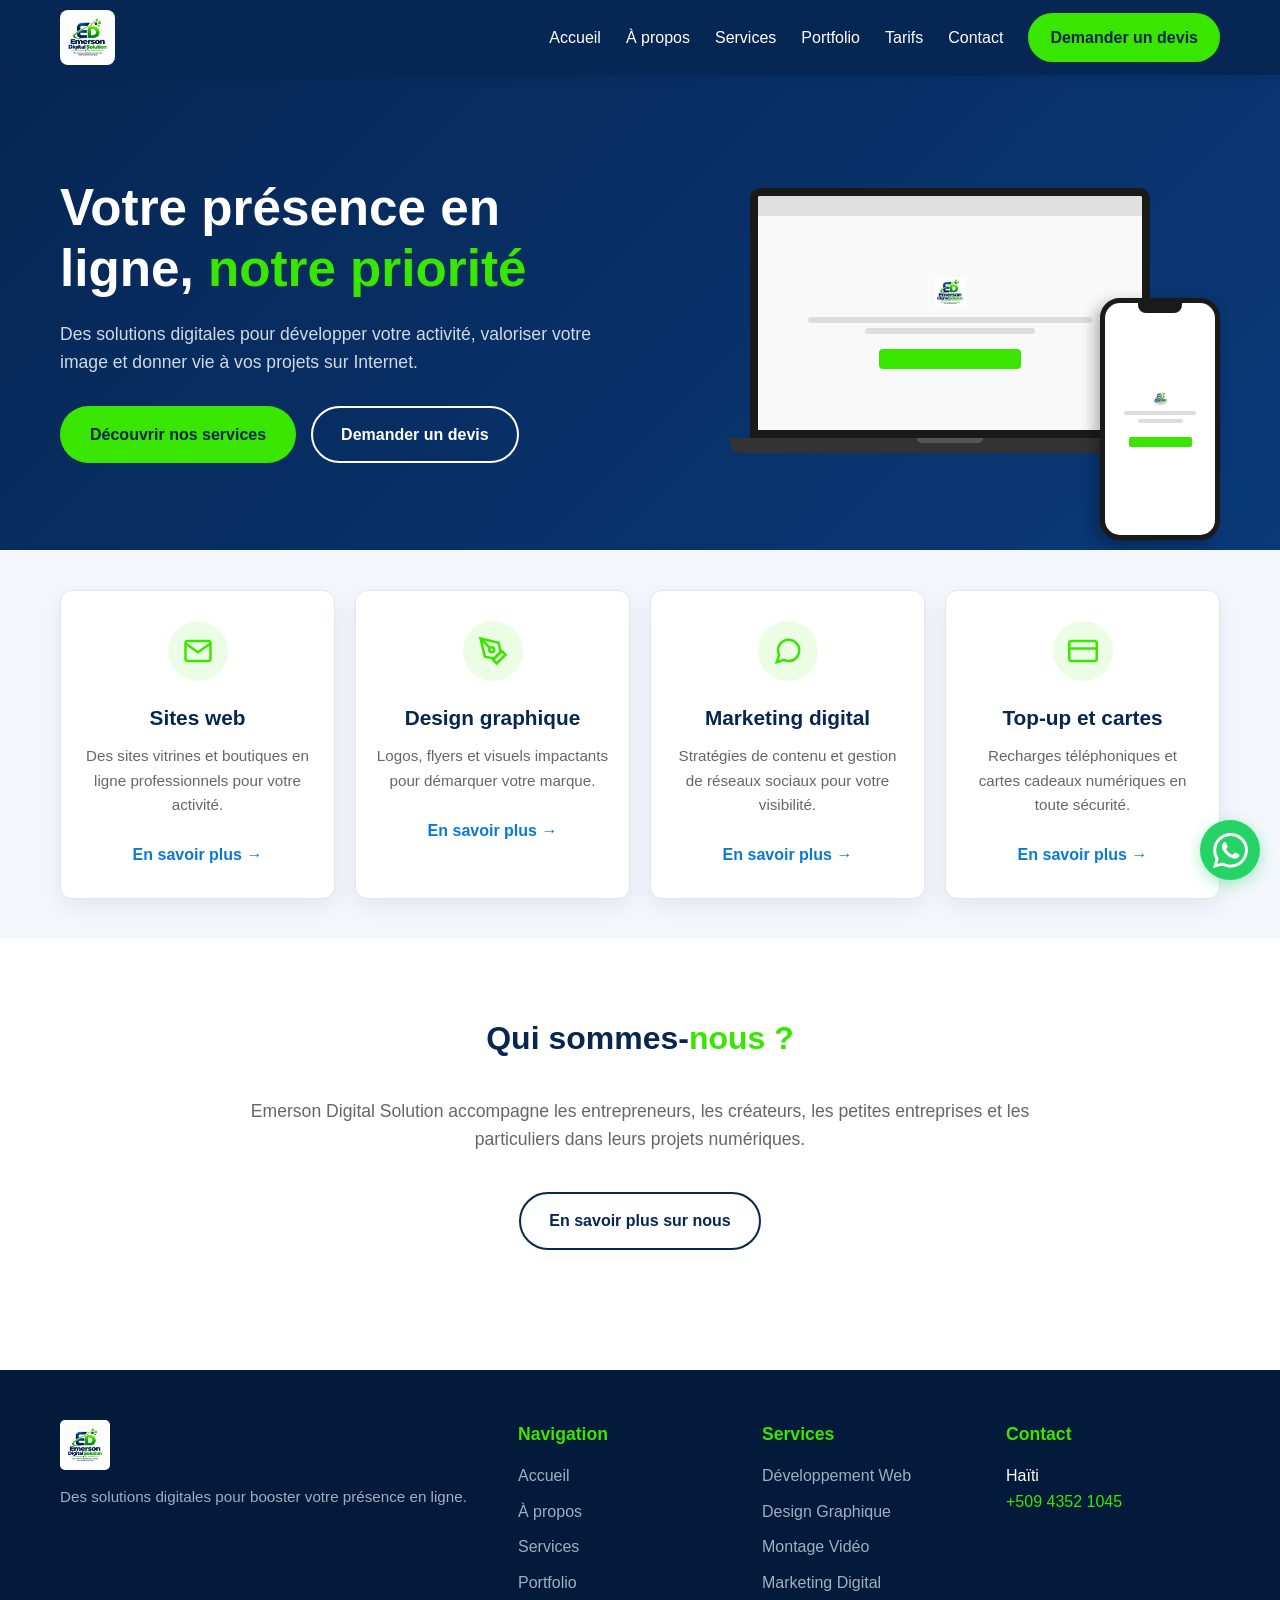
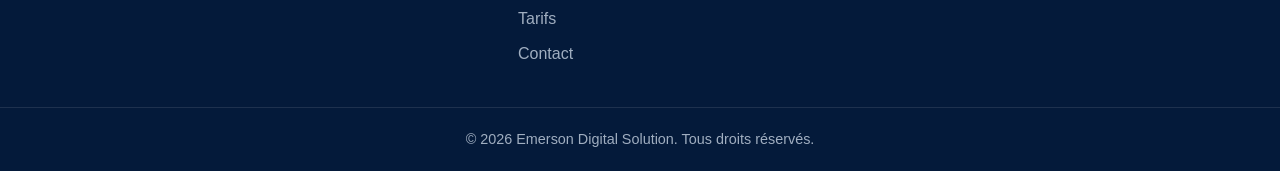
==== commit 37500ec5: "index.html" ====
--- a/index.html
+++ b/index.html
@@ -5,7 +5,7 @@
     <meta name="viewport" content="width=device-width, initial-scale=1.0">
     <title>Emerson Digital Solution | Accueil</title>
     <meta name="description" content="Emerson Digital Solution accompagne les entrepreneurs et entreprises en Haïti. Création de sites web, design graphique, marketing digital.">
-    <link rel="icon" type="image/png" href="assets/logo.png">
+    <link rel="icon" type="image/png" href="logo.png">
     <link rel="stylesheet" href="style.css">
 </head>
 <body>
@@ -14,7 +14,7 @@
     <header class="header" id="header">
         <div class="container header-container">
             <a href="index.html" class="logo-link" aria-label="Retour à l'accueil">
-                <img src="assets/logo.png" alt="Logo Emerson Digital Solution" class="logo-img">
+                <img src="logo.png" alt="Logo Emerson Digital Solution" class="logo-img">
             </a>
 
             <button class="menu-toggle" id="menu-toggle" aria-label="Ouvrir le menu" aria-expanded="false">
@@ -55,7 +55,7 @@
                         <div class="mockup-screen">
                             <div class="mockup-header"></div>
                             <div class="mockup-body">
-                                <img src="assets/logo.png" alt="Aperçu site Emerson" class="mockup-logo">
+                                <img src="logo.png" alt="Aperçu site Emerson" class="mockup-logo">
                                 <div class="mockup-lines">
                                     <div class="line long"></div>
                                     <div class="line short"></div>
@@ -68,7 +68,7 @@
                     <div class="mockup-phone">
                         <div class="mockup-phone-screen">
                             <div class="phone-notch"></div>
-                            <img src="assets/logo.png" alt="Aperçu mobile Emerson" class="mockup-logo-small">
+                            <img src="logo.png" alt="Aperçu mobile Emerson" class="mockup-logo-small">
                             <div class="line long"></div>
                             <div class="line short"></div>
                             <div class="mockup-btn-small"></div>
@@ -136,7 +136,7 @@
     <footer class="footer">
         <div class="container footer-container">
             <div class="footer-col">
-                <img src="assets/logo.png" alt="Logo Emerson Digital Solution" class="footer-logo">
+                <img src="logo.png" alt="Logo Emerson Digital Solution" class="footer-logo">
                 <p class="footer-desc">Des solutions digitales pour booster votre présence en ligne.</p>
             </div>
             <div class="footer-col">
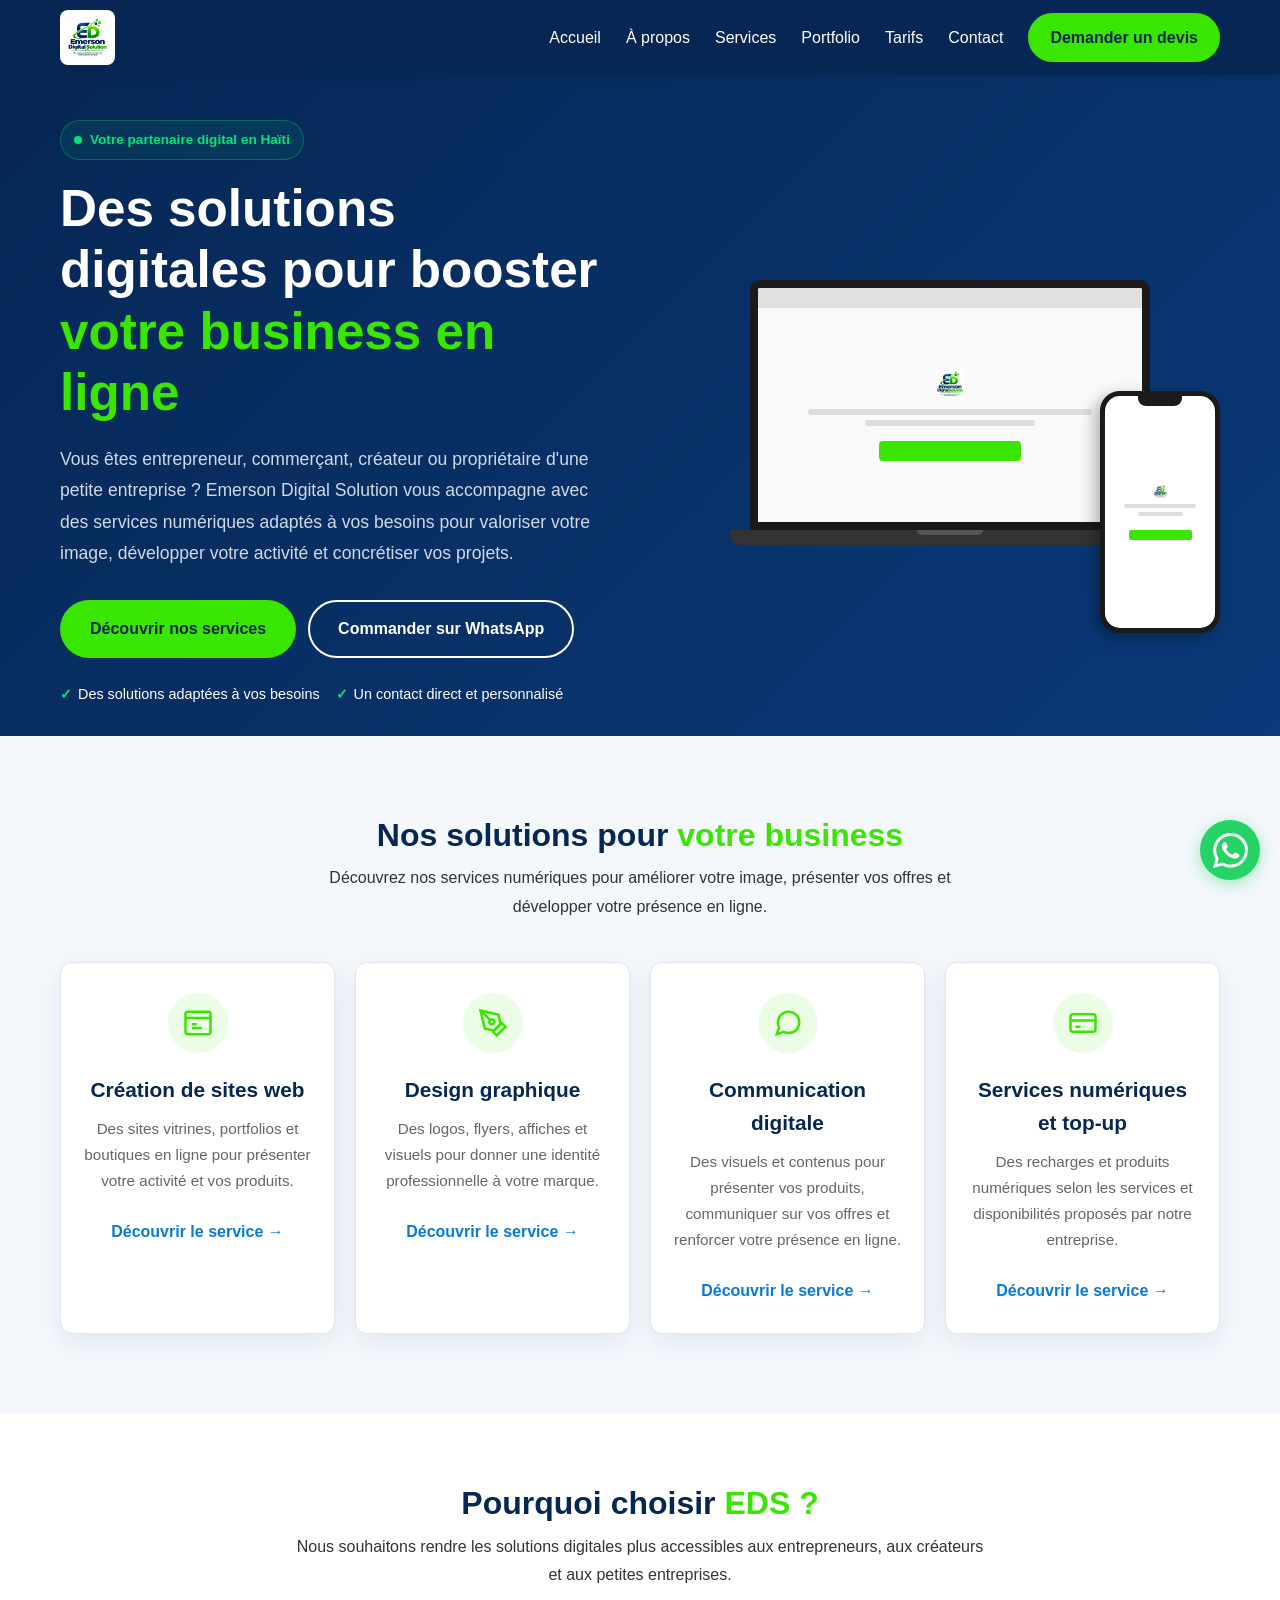
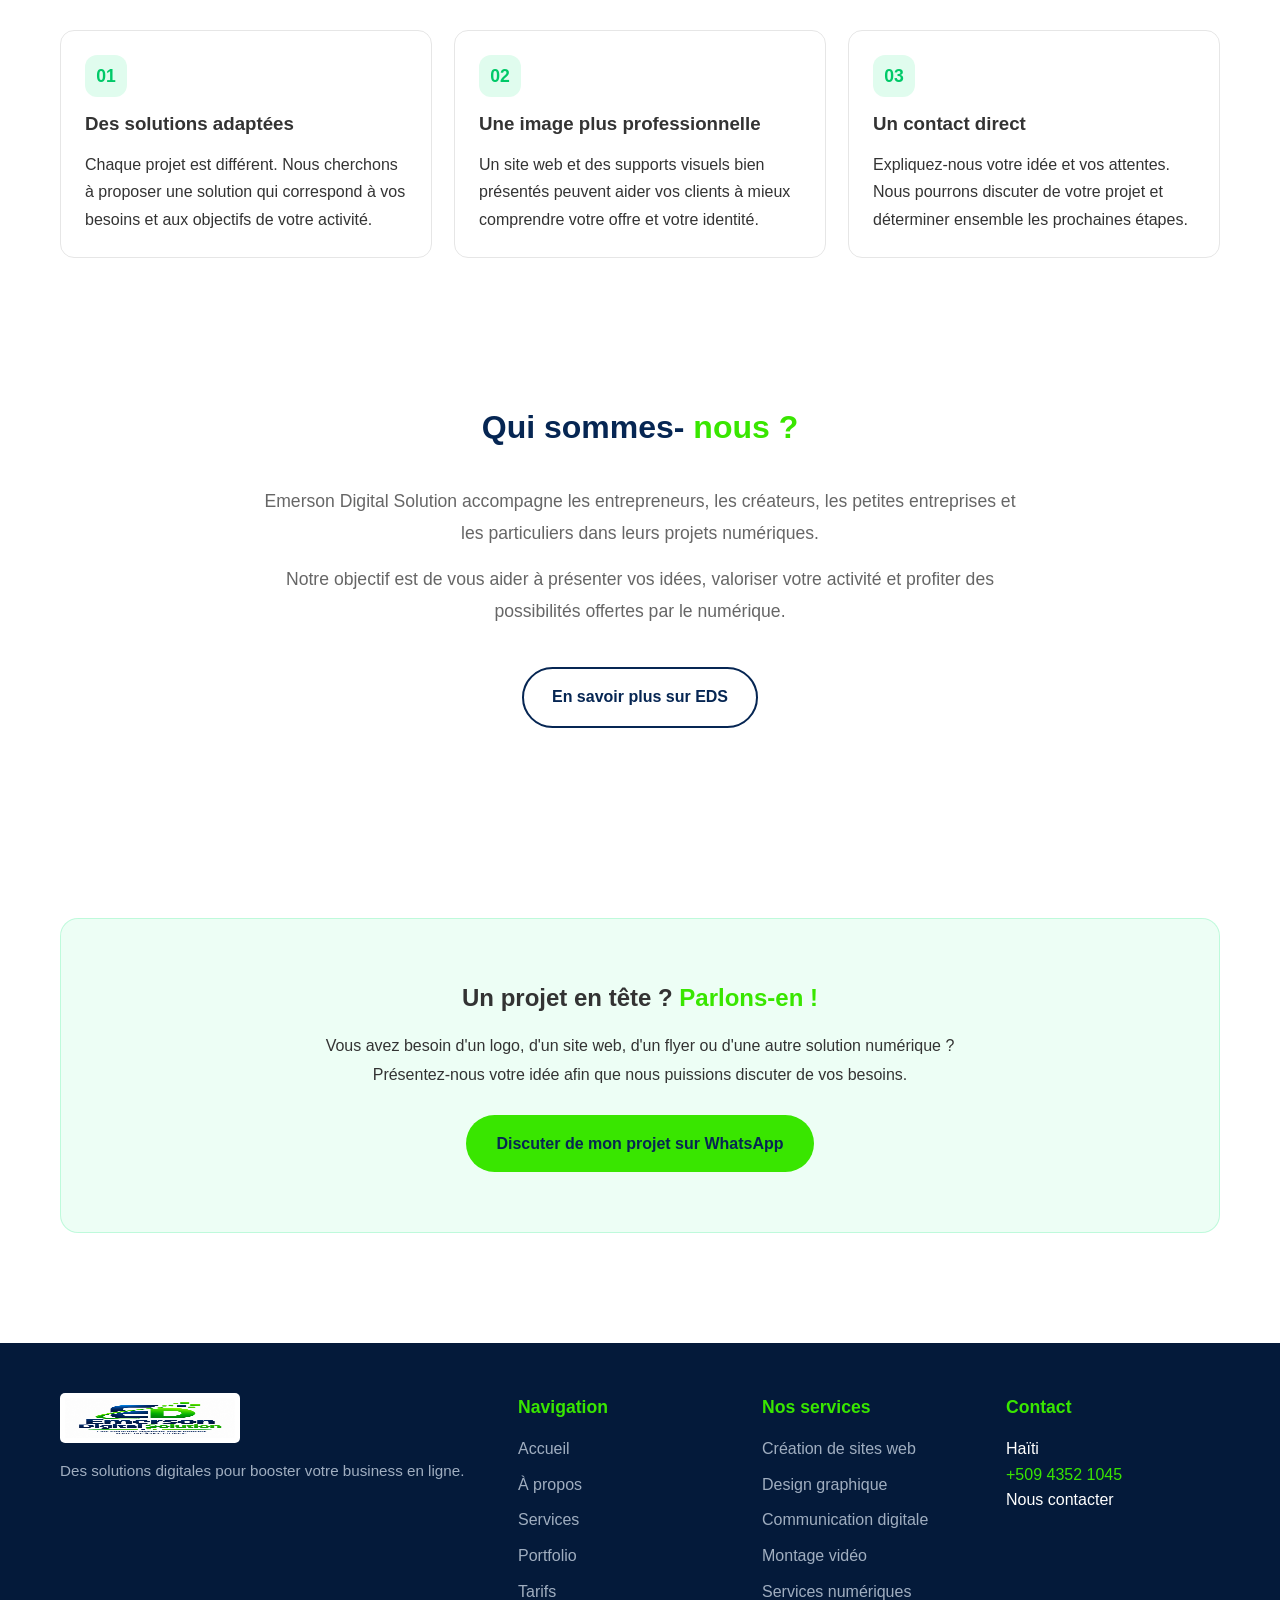
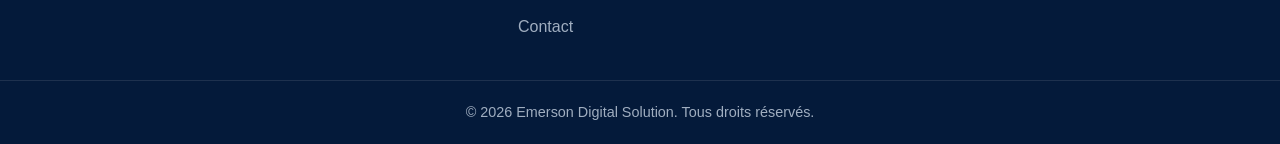
==== commit c13a553b: "index.html" ====
--- a/index.html
+++ b/index.html
@@ -3,144 +3,754 @@
 <head>
     <meta charset="UTF-8">
     <meta name="viewport" content="width=device-width, initial-scale=1.0">
-    <title>Emerson Digital Solution | Accueil</title>
-    <meta name="description" content="Emerson Digital Solution accompagne les entrepreneurs et entreprises en Haïti. Création de sites web, design graphique, marketing digital.">
+
+    <title>Emerson Digital Solution | Sites web et design graphique</title>
+
+    <meta name="description" content="Emerson Digital Solution accompagne les entrepreneurs en Haïti : création de sites web, design graphique, montage vidéo et communication digitale.">
+
+    <meta name="theme-color" content="#0b1730">
+
+    <meta property="og:title" content="Emerson Digital Solution">
+    <meta property="og:description" content="Des solutions digitales pour booster votre business en ligne.">
+    <meta property="og:type" content="website">
+    <meta property="og:url" content="https://emersondigitalsolution.vercel.app/">
+    <meta property="og:image" content="https://emersondigitalsolution.vercel.app/logo.png">
+
+    <link rel="canonical" href="https://emersondigitalsolution.vercel.app/">
     <link rel="icon" type="image/png" href="logo.png">
     <link rel="stylesheet" href="style.css">
+
+    <style>
+        /* Améliorations locales : cette version ne nécessite pas
+           de remplacer immédiatement le fichier style.css. */
+
+        .hero-title {
+            line-height: 1.2;
+            max-width: 750px;
+        }
+
+        .hero-description {
+            max-width: 650px;
+            line-height: 1.8;
+        }
+
+        .hero-buttons {
+            display: flex;
+            flex-wrap: wrap;
+            gap: 12px;
+            margin-top: 25px;
+        }
+
+        .hero-buttons .btn {
+            text-align: center;
+        }
+
+        .hero-badge {
+            display: inline-flex;
+            align-items: center;
+            gap: 8px;
+            margin-bottom: 18px;
+            padding: 8px 13px;
+            border: 1px solid rgba(0, 230, 118, 0.3);
+            border-radius: 30px;
+            color: #00e676;
+            background: rgba(0, 230, 118, 0.07);
+            font-size: 0.85rem;
+            font-weight: 600;
+        }
+
+        .hero-badge-dot {
+            width: 8px;
+            height: 8px;
+            border-radius: 50%;
+            background: #00e676;
+            flex-shrink: 0;
+        }
+
+        .hero-trust {
+            display: flex;
+            flex-wrap: wrap;
+            gap: 16px;
+            margin-top: 25px;
+            font-size: 0.9rem;
+        }
+
+        .hero-trust span {
+            display: inline-flex;
+            align-items: center;
+            gap: 6px;
+        }
+
+        .hero-trust strong {
+            color: #00e676;
+        }
+
+        .section-intro {
+            max-width: 700px;
+            margin: 0 auto 35px;
+            text-align: center;
+            line-height: 1.8;
+        }
+
+        .service-card {
+            height: 100%;
+        }
+
+        .service-card h3 {
+            margin-top: 16px;
+        }
+
+        .service-card p {
+            line-height: 1.7;
+        }
+
+        .service-card .btn-text {
+            display: inline-block;
+            margin-top: 10px;
+        }
+
+        .benefits-section {
+            padding: 70px 0;
+        }
+
+        .benefits-grid {
+            display: grid;
+            grid-template-columns: repeat(3, minmax(0, 1fr));
+            gap: 22px;
+            margin-top: 35px;
+        }
+
+        .benefit-card {
+            padding: 24px;
+            border: 1px solid rgba(128, 128, 128, 0.2);
+            border-radius: 14px;
+        }
+
+        .benefit-card h3 {
+            margin: 12px 0;
+        }
+
+        .benefit-card p {
+            line-height: 1.7;
+        }
+
+        .benefit-number {
+            display: inline-flex;
+            align-items: center;
+            justify-content: center;
+            width: 42px;
+            height: 42px;
+            border-radius: 12px;
+            background: rgba(0, 230, 118, 0.12);
+            color: #00c968;
+            font-size: 1.1rem;
+            font-weight: 800;
+        }
+
+        .about-content {
+            max-width: 760px;
+            margin: 0 auto;
+            text-align: center;
+            line-height: 1.8;
+        }
+
+        .final-cta {
+            padding: 60px 20px;
+            margin: 30px 0;
+            border-radius: 18px;
+            text-align: center;
+            background: rgba(0, 230, 118, 0.07);
+            border: 1px solid rgba(0, 230, 118, 0.2);
+        }
+
+        .final-cta h2 {
+            margin-bottom: 15px;
+        }
+
+        .final-cta p {
+            max-width: 650px;
+            margin: 0 auto 25px;
+            line-height: 1.8;
+        }
+
+        .final-cta .btn {
+            display: inline-flex;
+            justify-content: center;
+        }
+
+        .footer-desc {
+            line-height: 1.7;
+        }
+
+        @media (max-width: 768px) {
+            .benefits-grid {
+                grid-template-columns: 1fr;
+            }
+
+            .hero-buttons {
+                flex-direction: column;
+            }
+
+            .hero-buttons .btn {
+                width: 100%;
+                box-sizing: border-box;
+            }
+
+            .hero-trust {
+                flex-direction: column;
+                gap: 10px;
+            }
+
+            .benefits-section {
+                padding: 45px 0;
+            }
+
+            .final-cta {
+                padding: 40px 18px;
+            }
+        }
+
+        @media (prefers-reduced-motion: reduce) {
+            *,
+            *::before,
+            *::after {
+                scroll-behavior: auto !important;
+                animation-duration: 0.01ms !important;
+                animation-iteration-count: 1 !important;
+                transition-duration: 0.01ms !important;
+            }
+        }
+    </style>
 </head>
+
 <body>
 
     <!-- ================= HEADER / NAVIGATION ================= -->
+
     <header class="header" id="header">
         <div class="container header-container">
-            <a href="index.html" class="logo-link" aria-label="Retour à l'accueil">
-                <img src="logo.png" alt="Logo Emerson Digital Solution" class="logo-img">
+
+            <a href="index.html" class="logo-link"
+               aria-label="Retour à l'accueil">
+                <img
+                    src="logo.png"
+                    alt="Logo Emerson Digital Solution"
+                    class="logo-img"
+                    width="180"
+                    height="80"
+                    fetchpriority="high">
             </a>
 
-            <button class="menu-toggle" id="menu-toggle" aria-label="Ouvrir le menu" aria-expanded="false">
+            <button
+                class="menu-toggle"
+                id="menu-toggle"
+                type="button"
+                aria-label="Ouvrir le menu"
+                aria-expanded="false"
+                aria-controls="nav">
+
                 <span class="hamburger"></span>
                 <span class="hamburger"></span>
                 <span class="hamburger"></span>
             </button>
 
-            <nav class="nav" id="nav">
+            <nav class="nav" id="nav" aria-label="Navigation principale">
                 <ul class="nav-list">
-                    <!-- Liens vers les nouvelles pages -->
-                    <li><a href="index.html" class="nav-link">Accueil</a></li>
-                    <li><a href="a-propos.html" class="nav-link">À propos</a></li>
-                    <li><a href="services.html" class="nav-link">Services</a></li>
-                    <li><a href="portfolio.html" class="nav-link">Portfolio</a></li>
-                    <li><a href="tarifs.html" class="nav-link">Tarifs</a></li>
-                    <li><a href="contact.html" class="nav-link">Contact</a></li>
-                    <li><a href="contact.html" class="btn btn-primary nav-cta">Demander un devis</a></li>
+                    <li>
+                        <a href="index.html"
+                           class="nav-link"
+                           aria-current="page">Accueil</a>
+                    </li>
+
+                    <li>
+                        <a href="a-propos.html" class="nav-link">À propos</a>
+                    </li>
+
+                    <li>
+                        <a href="services.html" class="nav-link">Services</a>
+                    </li>
+
+                    <li>
+                        <a href="portfolio.html" class="nav-link">Portfolio</a>
+                    </li>
+
+                    <li>
+                        <a href="tarifs.html" class="nav-link">Tarifs</a>
+                    </li>
+
+                    <li>
+                        <a href="contact.html" class="nav-link">Contact</a>
+                    </li>
+
+                    <li>
+                        <a href="contact.html" class="btn btn-primary nav-cta">
+                            Demander un devis
+                        </a>
+                    </li>
                 </ul>
             </nav>
+
         </div>
     </header>
 
+
     <main>
+
         <!-- ================= SECTION HERO ================= -->
+
         <section class="hero">
             <div class="container hero-container">
+
                 <div class="hero-content">
-                    <h1 class="hero-title">Votre présence en ligne, <span class="text-green">notre priorité</span></h1>
-                    <p class="hero-description">Des solutions digitales pour développer votre activité, valoriser votre image et donner vie à vos projets sur Internet.</p>
+
+                    <div class="hero-badge">
+                        <span class="hero-badge-dot"></span>
+                        Votre partenaire digital en Haïti
+                    </div>
+
+                    <h1 class="hero-title">
+                        Des solutions digitales pour booster
+                        <span class="text-green">votre business en ligne</span>
+                    </h1>
+
+                    <p class="hero-description">
+                        Vous êtes entrepreneur, commerçant, créateur ou
+                        propriétaire d'une petite entreprise ?
+                        Emerson Digital Solution vous accompagne avec
+                        des services numériques adaptés à vos besoins
+                        pour valoriser votre image, développer votre
+                        activité et concrétiser vos projets.
+                    </p>
+
                     <div class="hero-buttons">
-                        <a href="services.html" class="btn btn-primary">Découvrir nos services</a>
-                        <a href="https://wa.me/50943521045?text=Bonjour%20Emerson%20Digital%20Solution%2C%20je%20souhaite%20demander%20un%20devis." target="_blank" rel="noopener" class="btn btn-secondary">Demander un devis</a>
+
+                        <a href="services.html" class="btn btn-primary">
+                            Découvrir nos services
+                        </a>
+
+                        <a
+                            href="https://wa.me/50943521045?text=Bonjour%20Emerson%20Digital%20Solution%2C%20je%20souhaite%20discuter%20d%27un%20projet."
+                            target="_blank"
+                            rel="noopener noreferrer"
+                            class="btn btn-secondary">
+
+                            Commander sur WhatsApp
+                        </a>
+
                     </div>
+
+                    <div class="hero-trust">
+                        <span>
+                            <strong>✓</strong>
+                            Des solutions adaptées à vos besoins
+                        </span>
+
+                        <span>
+                            <strong>✓</strong>
+                            Un contact direct et personnalisé
+                        </span>
+                    </div>
+
                 </div>
-                <div class="hero-visual">
+
+
+                <!-- Illustration conservée -->
+
+                <div class="hero-visual" aria-label="Aperçu des solutions digitales">
+
                     <div class="mockup-laptop">
                         <div class="mockup-screen">
+
                             <div class="mockup-header"></div>
+
                             <div class="mockup-body">
-                                <img src="logo.png" alt="Aperçu site Emerson" class="mockup-logo">
+
+                                <img
+                                    src="logo.png"
+                                    alt="Aperçu du site Emerson Digital Solution"
+                                    class="mockup-logo"
+                                    loading="lazy">
+
                                 <div class="mockup-lines">
                                     <div class="line long"></div>
                                     <div class="line short"></div>
                                 </div>
+
                                 <div class="mockup-btn"></div>
+
                             </div>
                         </div>
+
                         <div class="mockup-base"></div>
                     </div>
+
+
                     <div class="mockup-phone">
                         <div class="mockup-phone-screen">
+
                             <div class="phone-notch"></div>
-                            <img src="logo.png" alt="Aperçu mobile Emerson" class="mockup-logo-small">
+
+                            <img
+                                src="logo.png"
+                                alt="Aperçu mobile d'Emerson Digital Solution"
+                                class="mockup-logo-small"
+                                loading="lazy">
+
                             <div class="line long"></div>
                             <div class="line short"></div>
                             <div class="mockup-btn-small"></div>
+
                         </div>
                     </div>
+
                 </div>
+
             </div>
         </section>
 
-        <!-- ================= SERVICES RAPIDES ================= -->
-        <section class="quick-services">
+
+        <!-- ================= SERVICES ================= -->
+
+        <section class="quick-services section" id="services-rapides">
+
             <div class="container">
+
+                <div class="section-header text-center">
+                    <h2 class="section-title">
+                        Nos solutions pour
+                        <span class="text-green">votre business</span>
+                    </h2>
+
+                    <p class="section-intro">
+                        Découvrez nos services numériques pour améliorer
+                        votre image, présenter vos offres et développer
+                        votre présence en ligne.
+                    </p>
+                </div>
+
+
                 <div class="grid-4">
+
+                    <!-- Site web -->
+
                     <article class="card service-card text-center">
-                        <div class="icon-wrapper">
-                            <svg viewBox="0 0 24 24" fill="none" stroke="currentColor" stroke-width="2"><path d="M4 4h16c1.1 0 2 .9 2 2v12c0 1.1-.9 2-2 2H4c-1.1 0-2-.9-2-2V6c0-1.1.9-2 2-2z"></path><polyline points="22,6 12,13 2,6"></polyline></svg>
+
+                        <div class="icon-wrapper" aria-hidden="true">
+                            <svg viewBox="0 0 24 24"
+                                 fill="none"
+                                 stroke="currentColor"
+                                 stroke-width="2">
+                                <rect x="2" y="3" width="20" height="18" rx="2"></rect>
+                                <path d="M2 8h20"></path>
+                                <path d="M6 5.5h.01M9 5.5h.01"></path>
+                                <path d="M7 13h4M7 16h8"></path>
+                            </svg>
                         </div>
-                        <h3>Sites web</h3>
-                        <p>Des sites vitrines et boutiques en ligne professionnels pour votre activité.</p>
-                        <a href="services.html" class="btn-text">En savoir plus &rarr;</a>
+
+                        <h3>Création de sites web</h3>
+
+                        <p>
+                            Des sites vitrines, portfolios et boutiques
+                            en ligne pour présenter votre activité
+                            et vos produits.
+                        </p>
+
+                        <a href="services.html"
+                           class="btn-text"
+                           aria-label="Découvrir nos services de création de sites web">
+                            Découvrir le service →
+                        </a>
+
                     </article>
+
+
+                    <!-- Design graphique -->
+
                     <article class="card service-card text-center">
-                        <div class="icon-wrapper">
-                            <svg viewBox="0 0 24 24" fill="none" stroke="currentColor" stroke-width="2"><path d="M12 19l7-7 3 3-7 7-3-3z"></path><path d="M18 13l-1.5-7.5L2 2l3.5 14.5L13 18l5-5z"></path><path d="M2 2l7.586 7.586"></path><circle cx="11" cy="11" r="2"></circle></svg>
+
+                        <div class="icon-wrapper" aria-hidden="true">
+                            <svg viewBox="0 0 24 24"
+                                 fill="none"
+                                 stroke="currentColor"
+                                 stroke-width="2">
+                                <path d="M12 19l7-7 3 3-7 7-3-3z"></path>
+                                <path d="M18 13l-1.5-7.5L2 2l3.5 14.5L13 18l5-5z"></path>
+                                <path d="M2 2l7.586 7.586"></path>
+                                <circle cx="11" cy="11" r="2"></circle>
+                            </svg>
                         </div>
+
                         <h3>Design graphique</h3>
-                        <p>Logos, flyers et visuels impactants pour démarquer votre marque.</p>
-                        <a href="services.html" class="btn-text">En savoir plus &rarr;</a>
+
+                        <p>
+                            Des logos, flyers, affiches et visuels
+                            pour donner une identité professionnelle
+                            à votre marque.
+                        </p>
+
+                        <a href="services.html"
+                           class="btn-text"
+                           aria-label="Découvrir nos services de design graphique">
+                            Découvrir le service →
+                        </a>
+
                     </article>
+
+
+                    <!-- Communication digitale -->
+
                     <article class="card service-card text-center">
-                        <div class="icon-wrapper">
-                            <svg viewBox="0 0 24 24" fill="none" stroke="currentColor" stroke-width="2"><path d="M21 11.5a8.38 8.38 0 0 1-.9 3.8 8.5 8.5 0 0 1-7.6 4.7 8.38 8.38 0 0 1-3.8-.9L3 21l1.9-5.7a8.38 8.38 0 0 1-.9-3.8 8.5 8.5 0 0 1 4.7-7.6 8.38 8.38 0 0 1 3.8-.9h.5a8.48 8.48 0 0 1 8 8v.5z"></path></svg>
+
+                        <div class="icon-wrapper" aria-hidden="true">
+                            <svg viewBox="0 0 24 24"
+                                 fill="none"
+                                 stroke="currentColor"
+                                 stroke-width="2">
+                                <path d="M21 11.5a8.38 8.38 0 0 1-.9 3.8 8.5 8.5 0 0 1-7.6 4.7 8.38 8.38 0 0 1-3.8-.9L3 21l1.9-5.7a8.38 8.38 0 0 1-.9-3.8 8.5 8.5 0 0 1 4.7-7.6 8.38 8.38 0 0 1 3.8-.9h.5a8.48 8.48 0 0 1 8 8v.5z"></path>
+                            </svg>
                         </div>
-                        <h3>Marketing digital</h3>
-                        <p>Stratégies de contenu et gestion de réseaux sociaux pour votre visibilité.</p>
-                        <a href="services.html" class="btn-text">En savoir plus &rarr;</a>
+
+                        <h3>Communication digitale</h3>
+
+                        <p>
+                            Des visuels et contenus pour présenter
+                            vos produits, communiquer sur vos offres
+                            et renforcer votre présence en ligne.
+                        </p>
+
+                        <a href="services.html"
+                           class="btn-text"
+                           aria-label="Découvrir nos services de communication digitale">
+                            Découvrir le service →
+                        </a>
+
                     </article>
+
+
+                    <!-- Produits numériques -->
+
                     <article class="card service-card text-center">
-                        <div class="icon-wrapper">
-                            <svg viewBox="0 0 24 24" fill="none" stroke="currentColor" stroke-width="2"><rect x="1" y="4" width="22" height="16" rx="2" ry="2"></rect><line x1="1" y1="10" x2="23" y2="10"></line></svg>
+
+                        <div class="icon-wrapper" aria-hidden="true">
+                            <svg viewBox="0 0 24 24"
+                                 fill="none"
+                                 stroke="currentColor"
+                                 stroke-width="2">
+                                <rect x="2" y="5" width="20" height="14" rx="2"></rect>
+                                <path d="M2 10h20"></path>
+                                <path d="M6 15h4"></path>
+                            </svg>
                         </div>
-                        <h3>Top-up et cartes</h3>
-                        <p>Recharges téléphoniques et cartes cadeaux numériques en toute sécurité.</p>
-                        <a href="services.html" class="btn-text">En savoir plus &rarr;</a>
+
+                        <h3>Services numériques et top-up</h3>
+
+                        <p>
+                            Des recharges et produits numériques
+                            selon les services et disponibilités
+                            proposés par notre entreprise.
+                        </p>
+
+                        <a href="services.html"
+                           class="btn-text"
+                           aria-label="Découvrir nos services numériques et top-up">
+                            Découvrir le service →
+                        </a>
+
                     </article>
+
                 </div>
+
             </div>
+
         </section>
 
-        <!-- ================= À PROPOS (RÉSUMÉ) ================= -->
+
+        <!-- ================= POURQUOI NOUS CHOISIR ================= -->
+
+        <section class="benefits-section">
+
+            <div class="container">
+
+                <div class="section-header text-center">
+
+                    <h2 class="section-title">
+                        Pourquoi choisir
+                        <span class="text-green">EDS ?</span>
+                    </h2>
+
+                    <p class="section-intro">
+                        Nous souhaitons rendre les solutions digitales
+                        plus accessibles aux entrepreneurs, aux créateurs
+                        et aux petites entreprises.
+                    </p>
+
+                </div>
+
+
+                <div class="benefits-grid">
+
+                    <article class="benefit-card">
+
+                        <span class="benefit-number">01</span>
+
+                        <h3>Des solutions adaptées</h3>
+
+                        <p>
+                            Chaque projet est différent. Nous cherchons
+                            à proposer une solution qui correspond à
+                            vos besoins et aux objectifs de votre activité.
+                        </p>
+
+                    </article>
+
+
+                    <article class="benefit-card">
+
+                        <span class="benefit-number">02</span>
+
+                        <h3>Une image plus professionnelle</h3>
+
+                        <p>
+                            Un site web et des supports visuels bien
+                            présentés peuvent aider vos clients à mieux
+                            comprendre votre offre et votre identité.
+                        </p>
+
+                    </article>
+
+
+                    <article class="benefit-card">
+
+                        <span class="benefit-number">03</span>
+
+                        <h3>Un contact direct</h3>
+
+                        <p>
+                            Expliquez-nous votre idée et vos attentes.
+                            Nous pourrons discuter de votre projet et
+                            déterminer ensemble les prochaines étapes.
+                        </p>
+
+                    </article>
+
+                </div>
+
+            </div>
+
+        </section>
+
+
+        <!-- ================= À PROPOS ================= -->
+
         <section class="section a-propos">
+
             <div class="container">
+
                 <div class="section-header text-center">
-                    <h2 class="section-title">Qui sommes-<span class="text-green">nous ?</span></h2>
+
+                    <h2 class="section-title">
+                        Qui sommes-
+                        <span class="text-green">nous ?</span>
+                    </h2>
+
                 </div>
+
+
                 <div class="about-content">
-                    <p>Emerson Digital Solution accompagne les entrepreneurs, les créateurs, les petites entreprises et les particuliers dans leurs projets numériques.</p>
-                    <a href="a-propos.html" class="btn btn-outline mt-4">En savoir plus sur nous</a>
+
+                    <p>
+                        Emerson Digital Solution accompagne les
+                        entrepreneurs, les créateurs, les petites
+                        entreprises et les particuliers dans leurs
+                        projets numériques.
+                    </p>
+
+                    <p>
+                        Notre objectif est de vous aider à présenter
+                        vos idées, valoriser votre activité et profiter
+                        des possibilités offertes par le numérique.
+                    </p>
+
+                    <a href="a-propos.html"
+                       class="btn btn-outline mt-4">
+                        En savoir plus sur EDS
+                    </a>
+
                 </div>
+
             </div>
+
         </section>
+
+
+        <!-- ================= APPEL À L'ACTION ================= -->
+
+        <section class="section">
+
+            <div class="container">
+
+                <div class="final-cta">
+
+                    <h2>
+                        Un projet en tête ?
+                        <span class="text-green">Parlons-en !</span>
+                    </h2>
+
+                    <p>
+                        Vous avez besoin d'un logo, d'un site web,
+                        d'un flyer ou d'une autre solution numérique ?
+                        Présentez-nous votre idée afin que nous puissions
+                        discuter de vos besoins.
+                    </p>
+
+                    <a
+                        href="https://wa.me/50943521045?text=Bonjour%20Emerson%20Digital%20Solution%2C%20j%27aimerais%20pr%C3%A9senter%20mon%20projet."
+                        target="_blank"
+                        rel="noopener noreferrer"
+                        class="btn btn-primary">
+
+                        Discuter de mon projet sur WhatsApp
+                    </a>
+
+                </div>
+
+            </div>
+
+        </section>
+
     </main>
 
+
     <!-- ================= FOOTER ================= -->
+
     <footer class="footer">
+
         <div class="container footer-container">
+
             <div class="footer-col">
-                <img src="logo.png" alt="Logo Emerson Digital Solution" class="footer-logo">
-                <p class="footer-desc">Des solutions digitales pour booster votre présence en ligne.</p>
+
+                <a href="index.html" aria-label="Accueil Emerson Digital Solution">
+                    <img
+                        src="logo.png"
+                        alt="Logo Emerson Digital Solution"
+                        class="footer-logo"
+                        width="180"
+                        height="80"
+                        loading="lazy">
+                </a>
+
+                <p class="footer-desc">
+                    Des solutions digitales pour booster votre
+                    business en ligne.
+                </p>
+
             </div>
+
+
             <div class="footer-col">
+
                 <h4>Navigation</h4>
+
                 <ul>
                     <li><a href="index.html">Accueil</a></li>
                     <li><a href="a-propos.html">À propos</a></li>
@@ -149,32 +759,94 @@
                     <li><a href="tarifs.html">Tarifs</a></li>
                     <li><a href="contact.html">Contact</a></li>
                 </ul>
+
             </div>
+
+
             <div class="footer-col">
-                <h4>Services</h4>
+
+                <h4>Nos services</h4>
+
                 <ul>
-                    <li><a href="services.html">Développement Web</a></li>
-                    <li><a href="services.html">Design Graphique</a></li>
-                    <li><a href="services.html">Montage Vidéo</a></li>
-                    <li><a href="services.html">Marketing Digital</a></li>
+                    <li><a href="services.html">Création de sites web</a></li>
+                    <li><a href="services.html">Design graphique</a></li>
+                    <li><a href="services.html">Communication digitale</a></li>
+                    <li><a href="services.html">Montage vidéo</a></li>
+                    <li><a href="services.html">Services numériques</a></li>
                 </ul>
+
             </div>
+
+
             <div class="footer-col">
+
                 <h4>Contact</h4>
+
                 <p>Haïti</p>
-                <p><a href="https://wa.me/50943521045" target="_blank" rel="noopener" class="text-green">+509 4352 1045</a></p>
+
+                <p>
+                    <a
+                        href="https://wa.me/50943521045"
+                        target="_blank"
+                        rel="noopener noreferrer"
+                        class="text-green">
+
+                        +509 4352 1045
+                    </a>
+                </p>
+
+                <p>
+                    <a href="contact.html">Nous contacter</a>
+                </p>
+
             </div>
+
         </div>
+
+
         <div class="footer-bottom text-center">
-            <p>&copy; <span id="year"></span> Emerson Digital Solution. Tous droits réservés.</p>
+
+            <p>
+                &copy; <span id="year"></span>
+                Emerson Digital Solution.
+                Tous droits réservés.
+            </p>
+
         </div>
+
     </footer>
 
-    <!-- BOUTON WHATSAPP FLOTTANT -->
-    <a href="https://wa.me/50943521045?text=Bonjour%20Emerson%20Digital%20Solution%2C%20j'aimerais%20discuter%20d'un%20projet." target="_blank" rel="noopener" class="whatsapp-float" aria-label="Discuter sur WhatsApp">
-        <svg viewBox="0 0 24 24" fill="currentColor"><path d="M17.472 14.382c-.297-.149-1.758-.867-2.03-.967-.273-.099-.471-.148-.67.15-.197.297-.767.966-.94 1.164-.173.199-.347.223-.644.075-.297-.15-1.255-.463-2.39-1.475-.883-.788-1.48-1.761-1.653-2.059-.173-.297-.018-.458.13-.606.134-.133.298-.347.446-.52.149-.174.198-.298.298-.497.099-.198.05-.371-.025-.52-.075-.149-.669-1.612-.916-2.207-.242-.579-.487-.5-.669-.51-.173-.008-.371-.01-.57-.01-.198 0-.52.074-.792.372-.272.297-1.04 1.016-1.04 2.479 0 1.462 1.065 2.875 1.213 3.074.149.198 2.096 3.2 5.077 4.487.709.306 1.262.489 1.694.625.712.227 1.36.195 1.871.118.571-.085 1.758-.719 2.006-1.413.248-.694.248-1.289.173-1.413-.074-.124-.272-.198-.57-.347m-5.421 7.403h-.004a9.87 9.87 0 01-5.031-1.378l-.361-.214-3.741.982.998-3.648-.235-.374a9.86 9.86 0 01-1.51-5.26c.001-5.45 4.436-9.884 9.888-9.884 2.64 0 5.122 1.03 6.988 2.898a9.825 9.825 0 012.893 6.994c-.003 5.45-4.437 9.884-9.885 9.884m8.413-18.297A11.815 11.815 0 0012.05 0C5.495 0 .16 5.335.157 11.892c0 2.096.547 4.142 1.588 5.945L.057 24l6.305-1.654a11.882 11.882 0 005.683 1.448h.005c6.554 0 11.89-5.335 11.893-11.893a11.821 11.821 0 00-3.48-8.413Z"/></svg>
+
+    <!-- ================= WHATSAPP FLOTTANT ================= -->
+
+    <a
+        href="https://wa.me/50943521045?text=Bonjour%20Emerson%20Digital%20Solution%2C%20j%27aimerais%20discuter%20d%27un%20projet."
+        target="_blank"
+        rel="noopener noreferrer"
+        class="whatsapp-float"
+        aria-label="Discuter avec Emerson Digital Solution sur WhatsApp">
+
+        <svg viewBox="0 0 24 24" fill="currentColor" aria-hidden="true">
+            <path d="M17.472 14.382c-.297-.149-1.758-.867-2.03-.967-.273-.099-.471-.148-.67.15-.197.297-.767.966-.94 1.164-.173.199-.347.223-.644.075-.297-.15-1.255-.463-2.39-1.475-.883-.788-1.48-1.761-1.653-2.059-.173-.297-.018-.458.13-.606.134-.133.298-.347.446-.52.149-.174.198-.298.298-.497.099-.198.05-.371-.025-.52-.075-.149-.669-1.612-.916-2.207-.242-.579-.487-.5-.669-.51-.173-.008-.371-.01-.57-.01-.198 0-.52.074-.792.372-.272.297-1.04 1.016-1.04 2.479 0 1.462 1.065 2.875 1.213 3.074.149.198 2.096 3.2 5.077 4.487.709.306 1.262.489 1.694.625.712.227 1.36.195 1.871.118.571-.085 1.758-.719 2.006-1.413.248-.694.248-1.289.173-1.413-.074-.124-.272-.198-.57-.347m-5.421 7.403h-.004a9.87 9.87 0 01-5.031-1.378l-.361-.214-3.741.982.998-3.648-.235-.374a9.86 9.86 0 01-1.51-5.26c.001-5.45 4.436-9.884 9.888-9.884 2.64 0 5.122 1.03 6.988 2.898a9.825 9.825 0 012.893 6.994c-.003 5.45-4.437 9.884-9.885 9.884m8.413-18.297A11.815 11.815 0 0012.05 0C5.495 0 .16 5.335.157 11.892c0 2.096.547 4.142 1.588 5.945L.057 24l6.305-1.654a11.882 11.882 0 005.683 1.448h.005c6.554 0 11.89-5.335 11.893-11.893a11.821 11.821 0 00-3.48-8.413Z"/>
+        </svg>
+
     </a>
 
+
+    <!-- ================= JAVASCRIPT EXISTANT ================= -->
+
     <script src="script.js"></script>
+
+    <!-- Année automatique : indépendant du menu existant. -->
+    <script>
+        (function () {
+            const yearElement = document.getElementById("year");
+
+            if (yearElement) {
+                yearElement.textContent = new Date().getFullYear();
+            }
+        })();
+    </script>
+
 </body>
 </html>
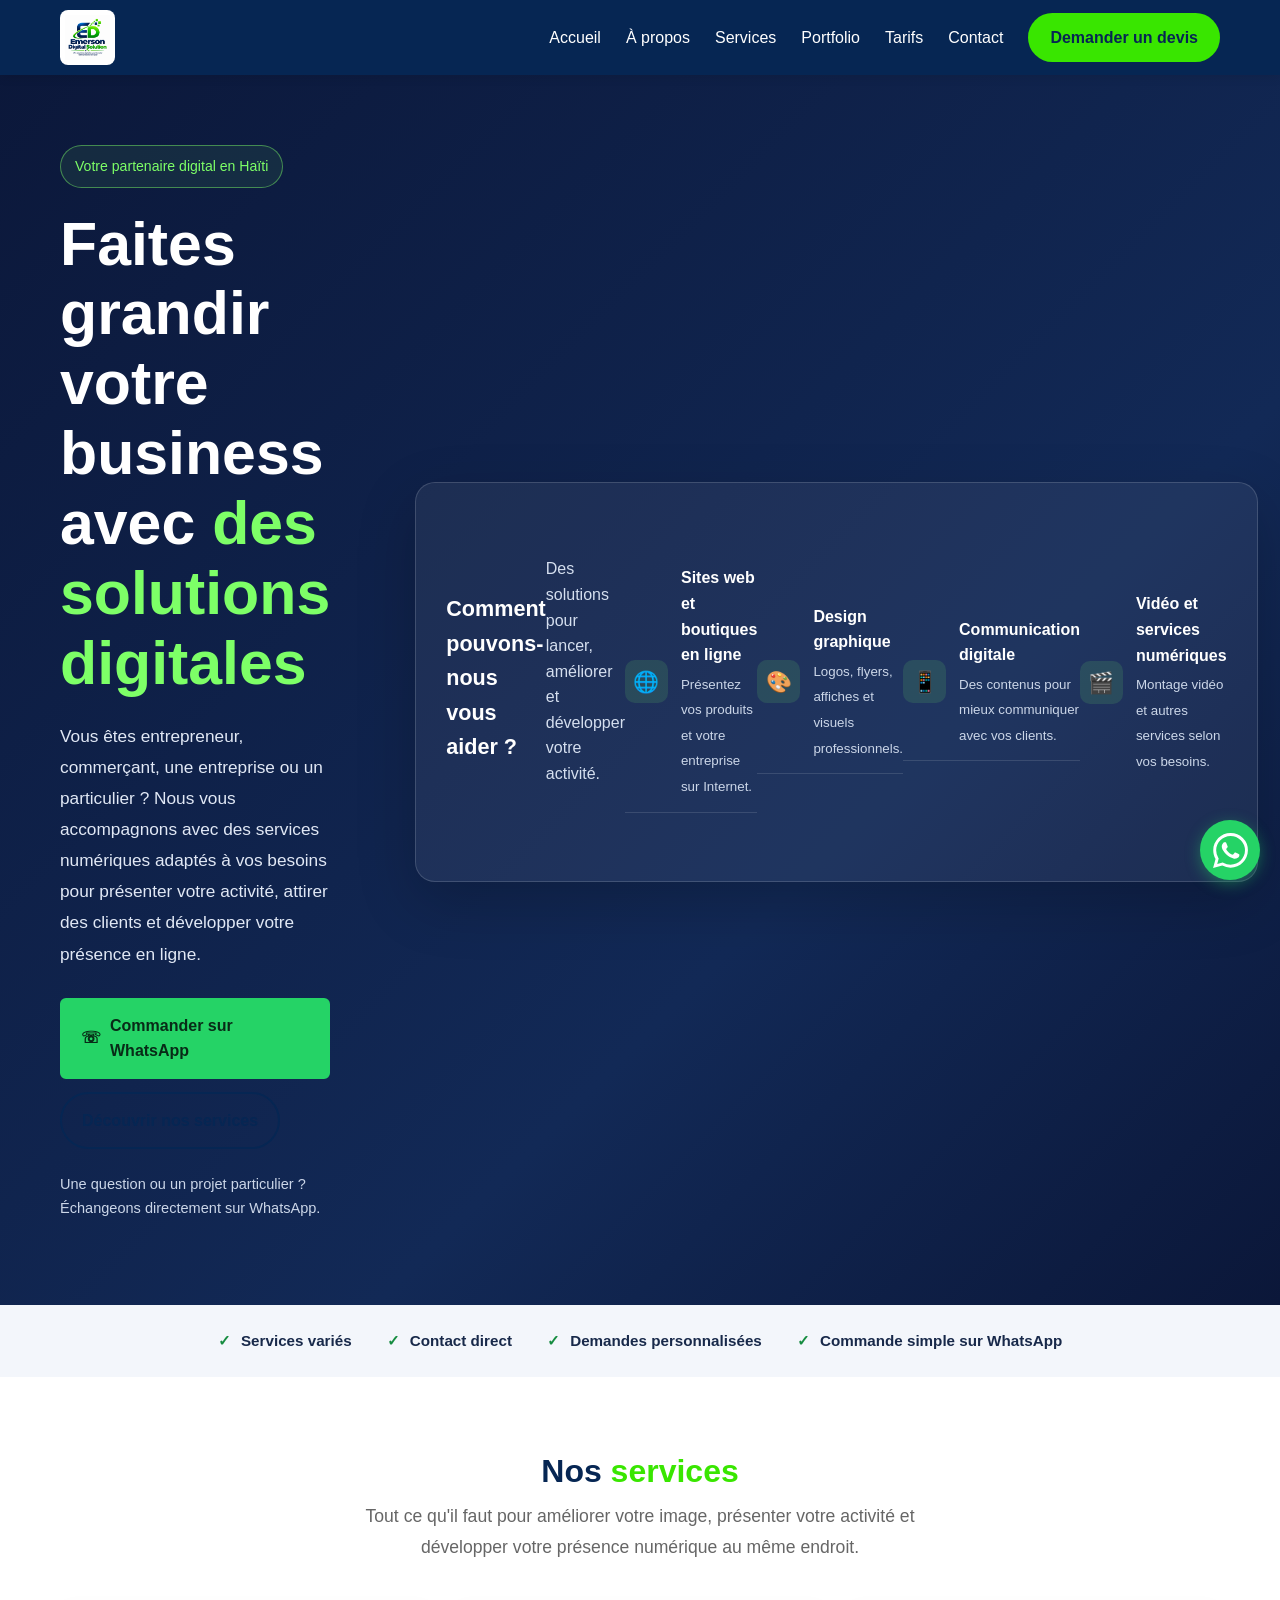
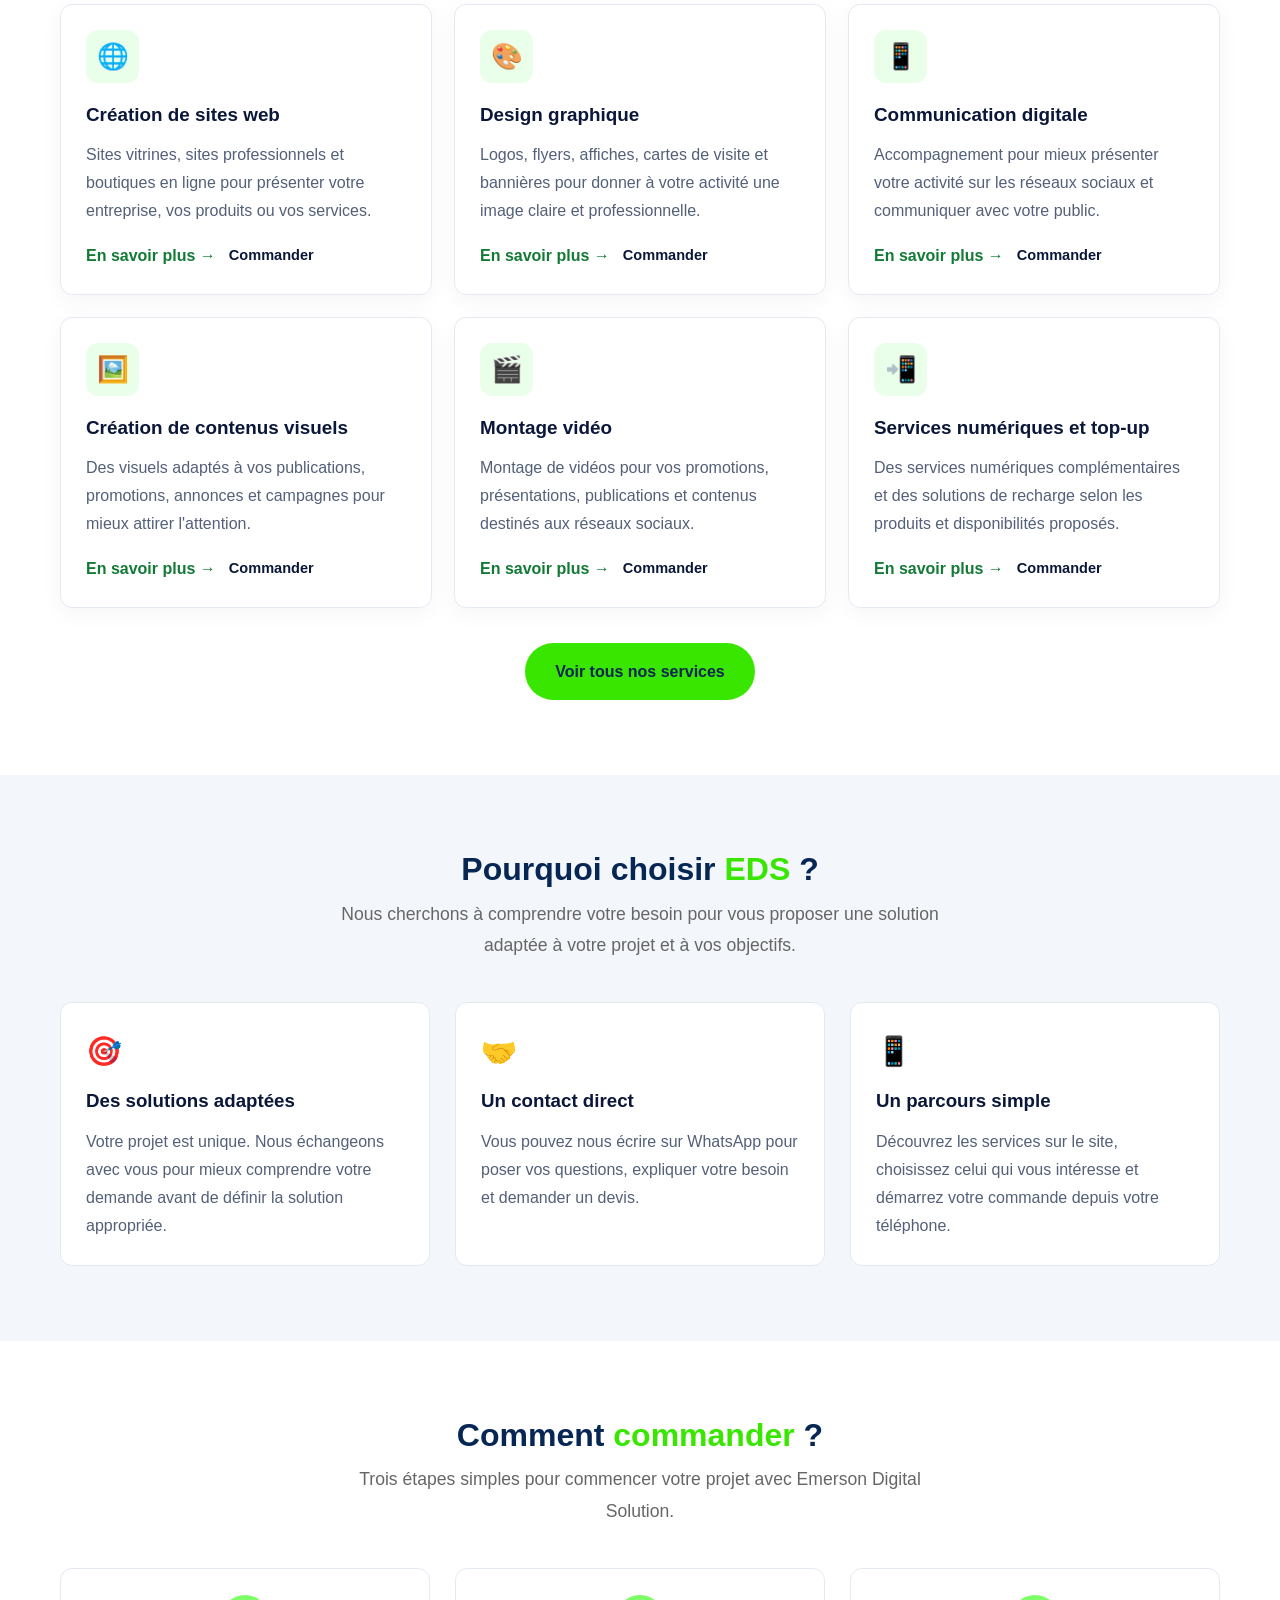
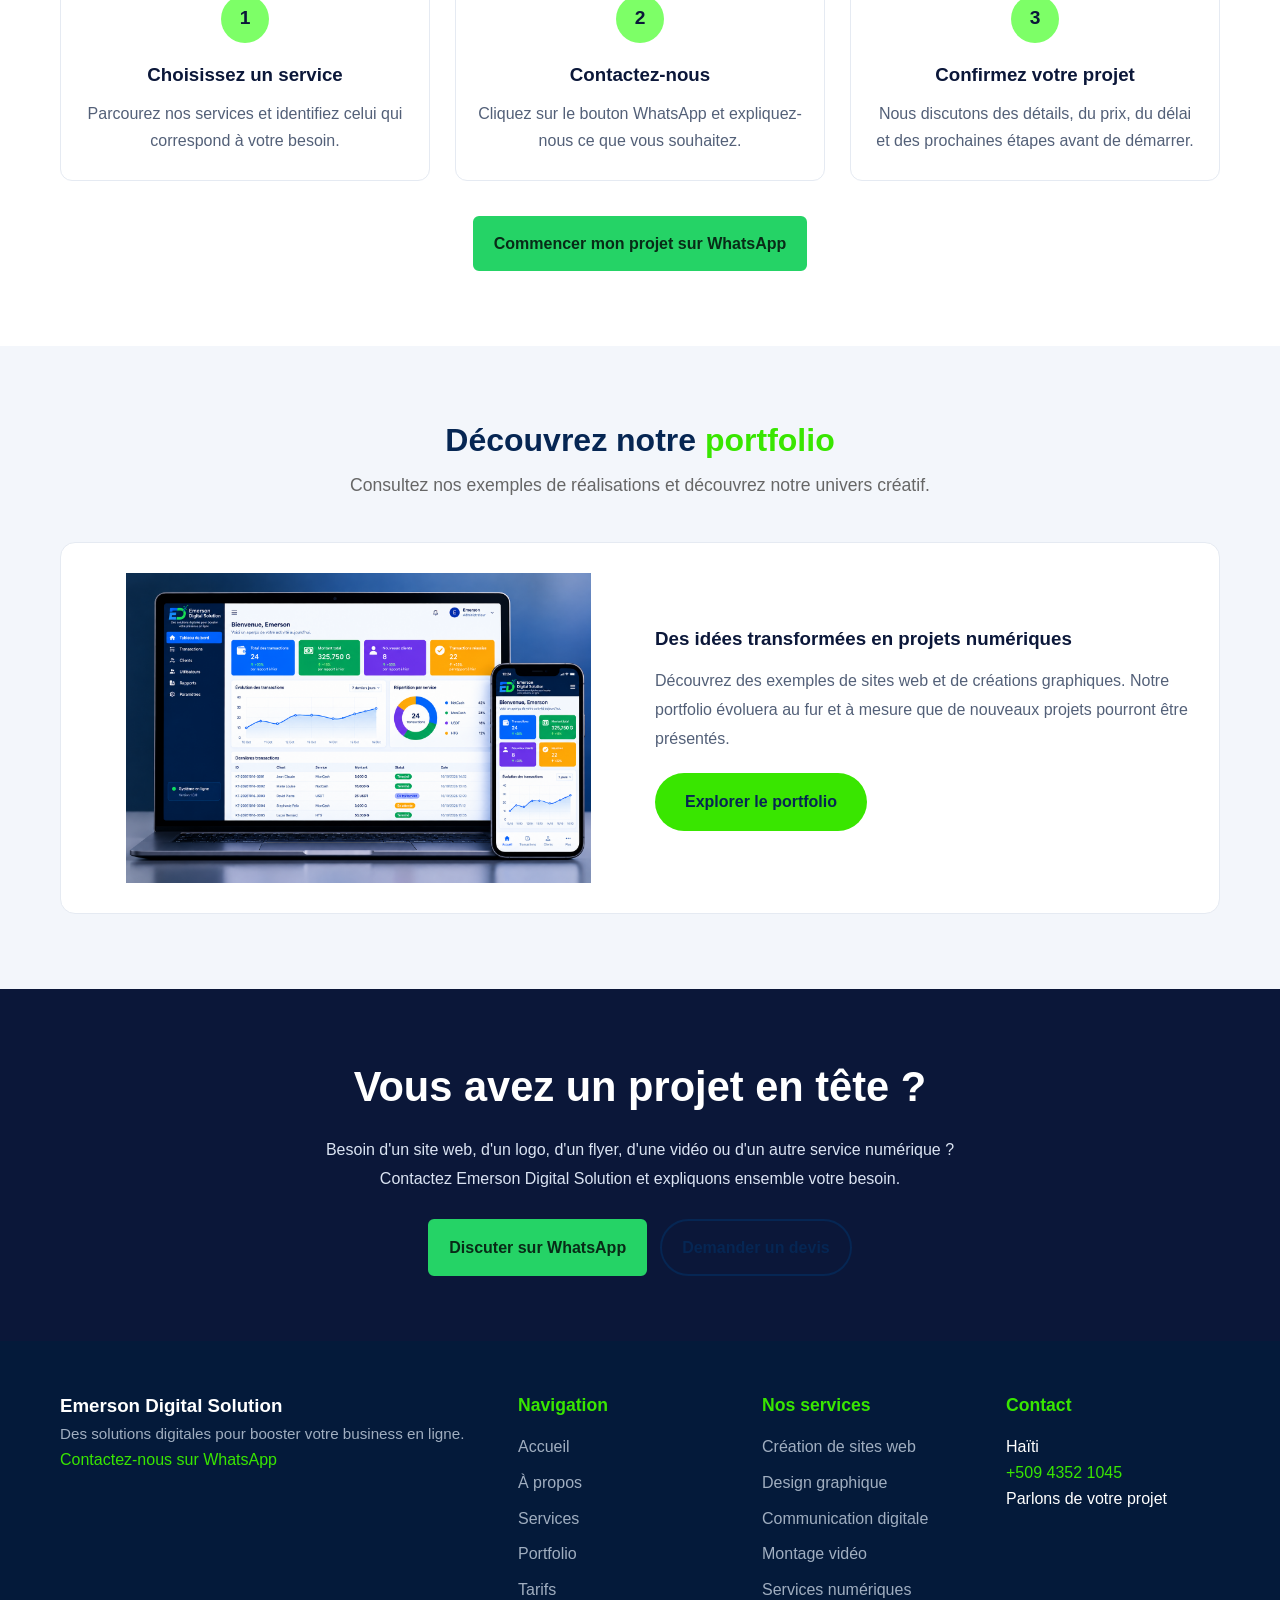
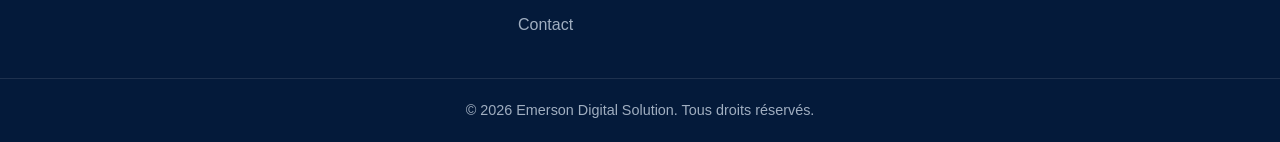
==== commit 966f4162: "index.html" ====
--- a/index.html
+++ b/index.html
@@ -1,223 +1,471 @@
+
 <!DOCTYPE html>
 <html lang="fr">
 <head>
     <meta charset="UTF-8">
     <meta name="viewport" content="width=device-width, initial-scale=1.0">
 
-    <title>Emerson Digital Solution | Sites web et design graphique</title>
-
-    <meta name="description" content="Emerson Digital Solution accompagne les entrepreneurs en Haïti : création de sites web, design graphique, montage vidéo et communication digitale.">
-
-    <meta name="theme-color" content="#0b1730">
-
-    <meta property="og:title" content="Emerson Digital Solution">
-    <meta property="og:description" content="Des solutions digitales pour booster votre business en ligne.">
-    <meta property="og:type" content="website">
-    <meta property="og:url" content="https://emersondigitalsolution.vercel.app/">
-    <meta property="og:image" content="https://emersondigitalsolution.vercel.app/logo.png">
-
-    <link rel="canonical" href="https://emersondigitalsolution.vercel.app/">
+    <title>Emerson Digital Solution | Vos solutions digitales en Haïti</title>
+    <meta name="description" content="Emerson Digital Solution vous accompagne avec la création de sites web, le design graphique, le montage vidéo, le marketing digital et les services numériques. Contactez-nous sur WhatsApp.">
+    <meta name="theme-color" content="#0b1739">
+
     <link rel="icon" type="image/png" href="logo.png">
     <link rel="stylesheet" href="style.css">
 
     <style>
-        /* Améliorations locales : cette version ne nécessite pas
-           de remplacer immédiatement le fichier style.css. */
-
-        .hero-title {
-            line-height: 1.2;
-            max-width: 750px;
+        /* Améliorations spécifiques à la page d'accueil */
+        .home-hero {
+            padding: 145px 0 85px;
+            background: linear-gradient(135deg, #0b1739 0%, #122956 65%, #0b1739 100%);
+            color: #ffffff;
+            overflow: hidden;
+        }
+
+        .home-hero .container {
+            display: grid;
+            grid-template-columns: 1.2fr 0.8fr;
+            align-items: center;
+            gap: 45px;
+        }
+
+        .hero-badge {
+            display: inline-block;
+            color: #7dff67;
+            border: 1px solid rgba(125,255,103,.45);
+            background: rgba(125,255,103,.08);
+            padding: 9px 14px;
+            border-radius: 30px;
+            font-size: .88rem;
+            margin-bottom: 22px;
+        }
+
+        .home-hero h1 {
+            font-size: clamp(2.2rem, 5vw, 3.8rem);
+            line-height: 1.15;
+            margin: 0 0 22px;
+            color: #ffffff;
+        }
+
+        .home-hero h1 span {
+            color: #7dff67;
         }
 
         .hero-description {
-            max-width: 650px;
+            color: #e1e8f5;
+            font-size: 1.08rem;
             line-height: 1.8;
-        }
-
-        .hero-buttons {
+            max-width: 620px;
+            margin-bottom: 28px;
+        }
+
+        .hero-actions {
             display: flex;
             flex-wrap: wrap;
-            gap: 12px;
-            margin-top: 25px;
-        }
-
-        .hero-buttons .btn {
+            gap: 13px;
+            margin-bottom: 24px;
+        }
+
+        .hero-actions .btn {
             text-align: center;
-        }
-
-        .hero-badge {
+            padding: 14px 20px;
+        }
+
+        .btn-whatsapp {
             display: inline-flex;
             align-items: center;
-            gap: 8px;
-            margin-bottom: 18px;
-            padding: 8px 13px;
-            border: 1px solid rgba(0, 230, 118, 0.3);
-            border-radius: 30px;
-            color: #00e676;
-            background: rgba(0, 230, 118, 0.07);
-            font-size: 0.85rem;
+            justify-content: center;
+            gap: 9px;
+            background: #25D366;
+            color: #082b17;
+            border: 2px solid #25D366;
+            border-radius: 6px;
+            padding: 13px 19px;
+            font-weight: 700;
+            text-decoration: none;
+            transition: transform .2s, background .2s;
+        }
+
+        .btn-whatsapp:hover {
+            background: #7dff67;
+            border-color: #7dff67;
+            transform: translateY(-2px);
+        }
+
+        .hero-note {
+            color: #cbd6e8;
+            font-size: .91rem;
+        }
+
+        .hero-visual {
+            padding: 30px;
+            border: 1px solid rgba(255,255,255,.15);
+            border-radius: 20px;
+            background: rgba(255,255,255,.06);
+            box-shadow: 0 20px 60px rgba(0,0,0,.2);
+        }
+
+        .hero-visual h2 {
+            font-size: 1.35rem;
+            color: #ffffff;
+            margin-bottom: 8px;
+        }
+
+        .hero-visual > p {
+            color: #d5dfef;
+            line-height: 1.6;
+            margin-bottom: 22px;
+        }
+
+        .hero-service {
+            display: flex;
+            align-items: center;
+            gap: 13px;
+            padding: 13px 0;
+            border-bottom: 1px solid rgba(255,255,255,.12);
+        }
+
+        .hero-service:last-child {
+            border-bottom: none;
+        }
+
+        .hero-service-icon {
+            display: flex;
+            align-items: center;
+            justify-content: center;
+            flex-shrink: 0;
+            width: 43px;
+            height: 43px;
+            border-radius: 10px;
+            background: rgba(125,255,103,.12);
+            font-size: 1.3rem;
+        }
+
+        .hero-service strong {
+            display: block;
+            color: #ffffff;
+            margin-bottom: 3px;
+        }
+
+        .hero-service small {
+            color: #cbd6e8;
+            line-height: 1.5;
+        }
+
+        .trust-strip {
+            padding: 24px 0;
+            background: #f3f6fb;
+        }
+
+        .trust-strip-inner {
+            display: flex;
+            justify-content: center;
+            align-items: center;
+            flex-wrap: wrap;
+            gap: 15px 35px;
+            text-align: center;
+        }
+
+        .trust-item {
+            color: #18294a;
+            font-size: .95rem;
             font-weight: 600;
         }
 
-        .hero-badge-dot {
-            width: 8px;
-            height: 8px;
-            border-radius: 50%;
-            background: #00e676;
-            flex-shrink: 0;
-        }
-
-        .hero-trust {
-            display: flex;
-            flex-wrap: wrap;
-            gap: 16px;
-            margin-top: 25px;
-            font-size: 0.9rem;
-        }
-
-        .hero-trust span {
-            display: inline-flex;
-            align-items: center;
-            gap: 6px;
-        }
-
-        .hero-trust strong {
-            color: #00e676;
-        }
-
-        .section-intro {
-            max-width: 700px;
-            margin: 0 auto 35px;
-            text-align: center;
+        .trust-item span {
+            color: #168c40;
+            margin-right: 6px;
+        }
+
+        .home-section {
+            padding: 75px 0;
+        }
+
+        .home-section .section-header {
+            max-width: 760px;
+            margin: 0 auto 40px;
+        }
+
+        .home-section .section-subtitle {
             line-height: 1.8;
         }
 
-        .service-card {
-            height: 100%;
-        }
-
-        .service-card h3 {
-            margin-top: 16px;
-        }
-
-        .service-card p {
-            line-height: 1.7;
-        }
-
-        .service-card .btn-text {
-            display: inline-block;
-            margin-top: 10px;
-        }
-
-        .benefits-section {
-            padding: 70px 0;
-        }
-
-        .benefits-grid {
+        .services-home-grid {
             display: grid;
             grid-template-columns: repeat(3, minmax(0, 1fr));
             gap: 22px;
-            margin-top: 35px;
-        }
-
-        .benefit-card {
-            padding: 24px;
-            border: 1px solid rgba(128, 128, 128, 0.2);
-            border-radius: 14px;
-        }
-
-        .benefit-card h3 {
-            margin: 12px 0;
-        }
-
-        .benefit-card p {
-            line-height: 1.7;
-        }
-
-        .benefit-number {
-            display: inline-flex;
+        }
+
+        .home-service-card {
+            display: flex;
+            flex-direction: column;
+            align-items: flex-start;
+            padding: 25px;
+            border: 1px solid #e5eaf2;
+            border-radius: 12px;
+            background: #ffffff;
+            box-shadow: 0 6px 22px rgba(11,23,57,.045);
+            transition: transform .2s, box-shadow .2s;
+        }
+
+        .home-service-card:hover {
+            transform: translateY(-4px);
+            box-shadow: 0 12px 28px rgba(11,23,57,.1);
+        }
+
+        .home-service-icon {
+            display: flex;
             align-items: center;
             justify-content: center;
-            width: 42px;
-            height: 42px;
+            width: 53px;
+            height: 53px;
             border-radius: 12px;
-            background: rgba(0, 230, 118, 0.12);
-            color: #00c968;
-            font-size: 1.1rem;
+            background: #eaffea;
+            font-size: 1.6rem;
+            margin-bottom: 17px;
+        }
+
+        .home-service-card h3 {
+            margin: 0 0 11px;
+            color: #0b1739;
+            font-size: 1.18rem;
+        }
+
+        .home-service-card p {
+            color: #536078;
+            line-height: 1.75;
+            margin-bottom: 18px;
+        }
+
+        .home-service-card .service-actions {
+            display: flex;
+            flex-wrap: wrap;
+            align-items: center;
+            gap: 13px;
+            margin-top: auto;
+        }
+
+        .service-link {
+            color: #137a36;
+            font-weight: 700;
+            text-decoration: none;
+        }
+
+        .service-link:hover {
+            text-decoration: underline;
+        }
+
+        .mini-order-link {
+            color: #0b1739;
+            font-weight: 700;
+            font-size: .91rem;
+            text-decoration: none;
+        }
+
+        .mini-order-link:hover {
+            color: #168c40;
+        }
+
+        .why-section {
+            background: #f3f6fb;
+        }
+
+        .why-grid {
+            display: grid;
+            grid-template-columns: repeat(3, minmax(0, 1fr));
+            gap: 25px;
+        }
+
+        .why-card {
+            padding: 25px;
+            background: #ffffff;
+            border-radius: 12px;
+            border: 1px solid #e4e9f1;
+        }
+
+        .why-card h3 {
+            color: #0b1739;
+            margin: 12px 0;
+        }
+
+        .why-card p {
+            color: #536078;
+            line-height: 1.75;
+            margin: 0;
+        }
+
+        .why-icon {
+            font-size: 1.8rem;
+        }
+
+        .steps-grid {
+            display: grid;
+            grid-template-columns: repeat(3, minmax(0, 1fr));
+            gap: 25px;
+        }
+
+        .step-card {
+            text-align: center;
+            padding: 26px 22px;
+            border: 1px solid #e5eaf2;
+            border-radius: 12px;
+        }
+
+        .step-number {
+            display: flex;
+            align-items: center;
+            justify-content: center;
+            width: 48px;
+            height: 48px;
+            border-radius: 50%;
+            margin: 0 auto 17px;
+            color: #0b1739;
+            background: #7dff67;
             font-weight: 800;
-        }
-
-        .about-content {
-            max-width: 760px;
-            margin: 0 auto;
+            font-size: 1.2rem;
+        }
+
+        .step-card h3 {
+            color: #0b1739;
+            margin-bottom: 10px;
+        }
+
+        .step-card p {
+            color: #536078;
+            line-height: 1.7;
+        }
+
+        .portfolio-home {
+            background: #f3f6fb;
+        }
+
+        .portfolio-home-card {
+            display: grid;
+            grid-template-columns: 1fr 1fr;
+            align-items: center;
+            gap: 30px;
+            padding: 30px;
+            background: #ffffff;
+            border-radius: 15px;
+            border: 1px solid #e5eaf2;
+        }
+
+        .portfolio-home-card img {
+            width: 100%;
+            max-height: 310px;
+            object-fit: contain;
+            border-radius: 8px;
+        }
+
+        .portfolio-home-card h3 {
+            color: #0b1739;
+            margin-bottom: 13px;
+        }
+
+        .portfolio-home-card p {
+            color: #536078;
+            line-height: 1.8;
+            margin-bottom: 20px;
+        }
+
+        .home-cta {
+            padding: 65px 0;
+            background: #0b1739;
+            color: #ffffff;
             text-align: center;
+        }
+
+        .home-cta h2 {
+            color: #ffffff;
+            font-size: clamp(1.8rem, 4vw, 2.6rem);
+            margin-bottom: 16px;
+        }
+
+        .home-cta p {
+            color: #dbe4f3;
             line-height: 1.8;
-        }
-
-        .final-cta {
-            padding: 60px 20px;
-            margin: 30px 0;
-            border-radius: 18px;
-            text-align: center;
-            background: rgba(0, 230, 118, 0.07);
-            border: 1px solid rgba(0, 230, 118, 0.2);
-        }
-
-        .final-cta h2 {
-            margin-bottom: 15px;
-        }
-
-        .final-cta p {
-            max-width: 650px;
+            max-width: 700px;
             margin: 0 auto 25px;
-            line-height: 1.8;
-        }
-
-        .final-cta .btn {
-            display: inline-flex;
+        }
+
+        .home-cta .hero-actions {
             justify-content: center;
+            margin-bottom: 0;
         }
 
         .footer-desc {
             line-height: 1.7;
         }
 
-        @media (max-width: 768px) {
-            .benefits-grid {
+        @media (max-width: 900px) {
+            .home-hero .container {
                 grid-template-columns: 1fr;
-            }
-
-            .hero-buttons {
+                gap: 35px;
+            }
+
+            .hero-visual {
+                max-width: 650px;
+            }
+
+            .services-home-grid,
+            .why-grid {
+                grid-template-columns: repeat(2, minmax(0, 1fr));
+            }
+        }
+
+        @media (max-width: 600px) {
+            .home-hero {
+                padding: 115px 0 55px;
+            }
+
+            .home-hero .container {
+                gap: 28px;
+            }
+
+            .home-hero h1 {
+                font-size: 2.15rem;
+            }
+
+            .hero-description {
+                font-size: 1rem;
+            }
+
+            .hero-actions {
                 flex-direction: column;
-            }
-
-            .hero-buttons .btn {
+                align-items: stretch;
+            }
+
+            .hero-actions .btn,
+            .hero-actions .btn-whatsapp {
                 width: 100%;
                 box-sizing: border-box;
             }
 
-            .hero-trust {
-                flex-direction: column;
-                gap: 10px;
-            }
-
-            .benefits-section {
-                padding: 45px 0;
-            }
-
-            .final-cta {
-                padding: 40px 18px;
-            }
-        }
-
-        @media (prefers-reduced-motion: reduce) {
-            *,
-            *::before,
-            *::after {
-                scroll-behavior: auto !important;
-                animation-duration: 0.01ms !important;
-                animation-iteration-count: 1 !important;
-                transition-duration: 0.01ms !important;
+            .hero-visual {
+                padding: 20px;
+            }
+
+            .home-section {
+                padding: 55px 0;
+            }
+
+            .services-home-grid,
+            .why-grid,
+            .steps-grid,
+            .portfolio-home-card {
+                grid-template-columns: 1fr;
+            }
+
+            .home-service-card,
+            .why-card {
+                padding: 21px;
+            }
+
+            .portfolio-home-card {
+                padding: 20px;
+            }
+
+            .trust-strip-inner {
+                gap: 13px 20px;
             }
         }
     </style>
@@ -225,30 +473,15 @@
 
 <body>
 
-    <!-- ================= HEADER / NAVIGATION ================= -->
-
+    <!-- EN-TÊTE : logo conservé -->
     <header class="header" id="header">
         <div class="container header-container">
-
-            <a href="index.html" class="logo-link"
-               aria-label="Retour à l'accueil">
-                <img
-                    src="logo.png"
-                    alt="Logo Emerson Digital Solution"
-                    class="logo-img"
-                    width="180"
-                    height="80"
-                    fetchpriority="high">
+            <a href="index.html" class="logo-link" aria-label="Retour à l'accueil">
+                <img src="logo.png" alt="Logo Emerson Digital Solution" class="logo-img">
             </a>
 
-            <button
-                class="menu-toggle"
-                id="menu-toggle"
-                type="button"
-                aria-label="Ouvrir le menu"
-                aria-expanded="false"
-                aria-controls="nav">
-
+            <button class="menu-toggle" id="menu-toggle"
+                    aria-label="Ouvrir le menu" aria-expanded="false">
                 <span class="hamburger"></span>
                 <span class="hamburger"></span>
                 <span class="hamburger"></span>
@@ -256,501 +489,390 @@
 
             <nav class="nav" id="nav" aria-label="Navigation principale">
                 <ul class="nav-list">
-                    <li>
-                        <a href="index.html"
-                           class="nav-link"
-                           aria-current="page">Accueil</a>
-                    </li>
-
-                    <li>
-                        <a href="a-propos.html" class="nav-link">À propos</a>
-                    </li>
-
-                    <li>
-                        <a href="services.html" class="nav-link">Services</a>
-                    </li>
-
-                    <li>
-                        <a href="portfolio.html" class="nav-link">Portfolio</a>
-                    </li>
-
-                    <li>
-                        <a href="tarifs.html" class="nav-link">Tarifs</a>
-                    </li>
-
-                    <li>
-                        <a href="contact.html" class="nav-link">Contact</a>
-                    </li>
-
-                    <li>
-                        <a href="contact.html" class="btn btn-primary nav-cta">
-                            Demander un devis
-                        </a>
-                    </li>
+                    <li><a href="index.html" class="nav-link">Accueil</a></li>
+                    <li><a href="a-propos.html" class="nav-link">À propos</a></li>
+                    <li><a href="services.html" class="nav-link">Services</a></li>
+                    <li><a href="portfolio.html" class="nav-link">Portfolio</a></li>
+                    <li><a href="tarifs.html" class="nav-link">Tarifs</a></li>
+                    <li><a href="contact.html" class="nav-link">Contact</a></li>
+                    <li><a href="contact.html" class="btn btn-primary nav-cta">Demander un devis</a></li>
                 </ul>
             </nav>
-
         </div>
     </header>
 
-
     <main>
 
-        <!-- ================= SECTION HERO ================= -->
-
-        <section class="hero">
-            <div class="container hero-container">
-
+        <!-- SECTION PRINCIPALE -->
+        <section class="home-hero">
+            <div class="container">
                 <div class="hero-content">
-
-                    <div class="hero-badge">
-                        <span class="hero-badge-dot"></span>
-                        Votre partenaire digital en Haïti
-                    </div>
-
-                    <h1 class="hero-title">
-                        Des solutions digitales pour booster
-                        <span class="text-green">votre business en ligne</span>
+                    <span class="hero-badge">Votre partenaire digital en Haïti</span>
+
+                    <h1>
+                        Faites grandir votre business avec
+                        <span>des solutions digitales</span>
                     </h1>
 
                     <p class="hero-description">
-                        Vous êtes entrepreneur, commerçant, créateur ou
-                        propriétaire d'une petite entreprise ?
-                        Emerson Digital Solution vous accompagne avec
-                        des services numériques adaptés à vos besoins
-                        pour valoriser votre image, développer votre
-                        activité et concrétiser vos projets.
+                        Vous êtes entrepreneur, commerçant, une entreprise ou un particulier ?
+                        Nous vous accompagnons avec des services numériques adaptés à vos besoins
+                        pour présenter votre activité, attirer des clients et développer votre présence en ligne.
                     </p>
 
-                    <div class="hero-buttons">
-
-                        <a href="services.html" class="btn btn-primary">
+                    <div class="hero-actions">
+                        <a class="btn-whatsapp"
+                           href="https://wa.me/50943521045?text=Bonjour%20Emerson%20Digital%20Solution%20%21%20Je%20souhaite%20commander%20un%20service.%20Pouvez-vous%20m%27accompagner%20%3F"
+                           target="_blank" rel="noopener noreferrer">
+                            <span aria-hidden="true">☏</span>
+                            Commander sur WhatsApp
+                        </a>
+
+                        <a href="services.html" class="btn btn-outline">
                             Découvrir nos services
                         </a>
-
-                        <a
-                            href="https://wa.me/50943521045?text=Bonjour%20Emerson%20Digital%20Solution%2C%20je%20souhaite%20discuter%20d%27un%20projet."
-                            target="_blank"
-                            rel="noopener noreferrer"
-                            class="btn btn-secondary">
-
-                            Commander sur WhatsApp
-                        </a>
-
                     </div>
 
-                    <div class="hero-trust">
-                        <span>
-                            <strong>✓</strong>
-                            Des solutions adaptées à vos besoins
-                        </span>
-
-                        <span>
-                            <strong>✓</strong>
-                            Un contact direct et personnalisé
-                        </span>
-                    </div>
-
-                </div>
-
-
-                <!-- Illustration conservée -->
-
-                <div class="hero-visual" aria-label="Aperçu des solutions digitales">
-
-                    <div class="mockup-laptop">
-                        <div class="mockup-screen">
-
-                            <div class="mockup-header"></div>
-
-                            <div class="mockup-body">
-
-                                <img
-                                    src="logo.png"
-                                    alt="Aperçu du site Emerson Digital Solution"
-                                    class="mockup-logo"
-                                    loading="lazy">
-
-                                <div class="mockup-lines">
-                                    <div class="line long"></div>
-                                    <div class="line short"></div>
-                                </div>
-
-                                <div class="mockup-btn"></div>
-
-                            </div>
-                        </div>
-
-                        <div class="mockup-base"></div>
-                    </div>
-
-
-                    <div class="mockup-phone">
-                        <div class="mockup-phone-screen">
-
-                            <div class="phone-notch"></div>
-
-                            <img
-                                src="logo.png"
-                                alt="Aperçu mobile d'Emerson Digital Solution"
-                                class="mockup-logo-small"
-                                loading="lazy">
-
-                            <div class="line long"></div>
-                            <div class="line short"></div>
-                            <div class="mockup-btn-small"></div>
-
+                    <p class="hero-note">
+                        Une question ou un projet particulier ? Échangeons directement sur WhatsApp.
+                    </p>
+                </div>
+
+                <div class="hero-visual">
+                    <h2>Comment pouvons-nous vous aider ?</h2>
+                    <p>Des solutions pour lancer, améliorer et développer votre activité.</p>
+
+                    <div class="hero-service">
+                        <div class="hero-service-icon" aria-hidden="true">🌐</div>
+                        <div>
+                            <strong>Sites web et boutiques en ligne</strong>
+                            <small>Présentez vos produits et votre entreprise sur Internet.</small>
                         </div>
                     </div>
 
-                </div>
-
+                    <div class="hero-service">
+                        <div class="hero-service-icon" aria-hidden="true">🎨</div>
+                        <div>
+                            <strong>Design graphique</strong>
+                            <small>Logos, flyers, affiches et visuels professionnels.</small>
+                        </div>
+                    </div>
+
+                    <div class="hero-service">
+                        <div class="hero-service-icon" aria-hidden="true">📱</div>
+                        <div>
+                            <strong>Communication digitale</strong>
+                            <small>Des contenus pour mieux communiquer avec vos clients.</small>
+                        </div>
+                    </div>
+
+                    <div class="hero-service">
+                        <div class="hero-service-icon" aria-hidden="true">🎬</div>
+                        <div>
+                            <strong>Vidéo et services numériques</strong>
+                            <small>Montage vidéo et autres services selon vos besoins.</small>
+                        </div>
+                    </div>
+                </div>
             </div>
         </section>
 
-
-        <!-- ================= SERVICES ================= -->
-
-        <section class="quick-services section" id="services-rapides">
-
+        <!-- POINTS DE CONFIANCE -->
+        <section class="trust-strip" aria-label="Nos engagements">
+            <div class="container trust-strip-inner">
+                <div class="trust-item"><span>✓</span> Services variés</div>
+                <div class="trust-item"><span>✓</span> Contact direct</div>
+                <div class="trust-item"><span>✓</span> Demandes personnalisées</div>
+                <div class="trust-item"><span>✓</span> Commande simple sur WhatsApp</div>
+            </div>
+        </section>
+
+        <!-- SERVICES -->
+        <section class="home-section" id="services">
             <div class="container">
-
                 <div class="section-header text-center">
                     <h2 class="section-title">
-                        Nos solutions pour
-                        <span class="text-green">votre business</span>
+                        Nos <span class="text-green">services</span>
                     </h2>
-
-                    <p class="section-intro">
-                        Découvrez nos services numériques pour améliorer
-                        votre image, présenter vos offres et développer
-                        votre présence en ligne.
+                    <p class="section-subtitle">
+                        Tout ce qu'il faut pour améliorer votre image, présenter votre activité
+                        et développer votre présence numérique au même endroit.
                     </p>
                 </div>
 
-
-                <div class="grid-4">
-
-                    <!-- Site web -->
-
-                    <article class="card service-card text-center">
-
-                        <div class="icon-wrapper" aria-hidden="true">
-                            <svg viewBox="0 0 24 24"
-                                 fill="none"
-                                 stroke="currentColor"
-                                 stroke-width="2">
-                                <rect x="2" y="3" width="20" height="18" rx="2"></rect>
-                                <path d="M2 8h20"></path>
-                                <path d="M6 5.5h.01M9 5.5h.01"></path>
-                                <path d="M7 13h4M7 16h8"></path>
-                            </svg>
+                <div class="services-home-grid">
+
+                    <article class="home-service-card">
+                        <div class="home-service-icon" aria-hidden="true">🌐</div>
+                        <h3>Création de sites web</h3>
+                        <p>
+                            Sites vitrines, sites professionnels et boutiques en ligne pour présenter
+                            votre entreprise, vos produits ou vos services.
+                        </p>
+                        <div class="service-actions">
+                            <a href="services.html" class="service-link">En savoir plus →</a>
+                            <a class="mini-order-link"
+                               href="https://wa.me/50943521045?text=Bonjour%2C%20je%20souhaite%20commander%20un%20site%20web%20ou%20une%20boutique%20en%20ligne."
+                               target="_blank" rel="noopener noreferrer">Commander</a>
                         </div>
-
-                        <h3>Création de sites web</h3>
-
-                        <p>
-                            Des sites vitrines, portfolios et boutiques
-                            en ligne pour présenter votre activité
-                            et vos produits.
-                        </p>
-
-                        <a href="services.html"
-                           class="btn-text"
-                           aria-label="Découvrir nos services de création de sites web">
-                            Découvrir le service →
+                    </article>
+
+                    <article class="home-service-card">
+                        <div class="home-service-icon" aria-hidden="true">🎨</div>
+                        <h3>Design graphique</h3>
+                        <p>
+                            Logos, flyers, affiches, cartes de visite et bannières pour donner
+                            à votre activité une image claire et professionnelle.
+                        </p>
+                        <div class="service-actions">
+                            <a href="services.html" class="service-link">En savoir plus →</a>
+                            <a class="mini-order-link"
+                               href="https://wa.me/50943521045?text=Bonjour%2C%20je%20souhaite%20commander%20un%20service%20de%20design%20graphique."
+                               target="_blank" rel="noopener noreferrer">Commander</a>
+                        </div>
+                    </article>
+
+                    <article class="home-service-card">
+                        <div class="home-service-icon" aria-hidden="true">📱</div>
+                        <h3>Communication digitale</h3>
+                        <p>
+                            Accompagnement pour mieux présenter votre activité sur les réseaux
+                            sociaux et communiquer avec votre public.
+                        </p>
+                        <div class="service-actions">
+                            <a href="services.html" class="service-link">En savoir plus →</a>
+                            <a class="mini-order-link"
+                               href="https://wa.me/50943521045?text=Bonjour%2C%20je%20souhaite%20discuter%20de%20la%20communication%20digitale%20de%20mon%20activit%C3%A9."
+                               target="_blank" rel="noopener noreferrer">Commander</a>
+                        </div>
+                    </article>
+
+                    <article class="home-service-card">
+                        <div class="home-service-icon" aria-hidden="true">🖼️</div>
+                        <h3>Création de contenus visuels</h3>
+                        <p>
+                            Des visuels adaptés à vos publications, promotions, annonces et
+                            campagnes pour mieux attirer l'attention.
+                        </p>
+                        <div class="service-actions">
+                            <a href="services.html" class="service-link">En savoir plus →</a>
+                            <a class="mini-order-link"
+                               href="https://wa.me/50943521045?text=Bonjour%2C%20je%20souhaite%20commander%20des%20contenus%20visuels%20pour%20mon%20activit%C3%A9."
+                               target="_blank" rel="noopener noreferrer">Commander</a>
+                        </div>
+                    </article>
+
+                    <article class="home-service-card">
+                        <div class="home-service-icon" aria-hidden="true">🎬</div>
+                        <h3>Montage vidéo</h3>
+                        <p>
+                            Montage de vidéos pour vos promotions, présentations, publications
+                            et contenus destinés aux réseaux sociaux.
+                        </p>
+                        <div class="service-actions">
+                            <a href="services.html" class="service-link">En savoir plus →</a>
+                            <a class="mini-order-link"
+                               href="https://wa.me/50943521045?text=Bonjour%2C%20je%20souhaite%20commander%20un%20service%20de%20montage%20vid%C3%A9o."
+                               target="_blank" rel="noopener noreferrer">Commander</a>
+                        </div>
+                    </article>
+
+                    <article class="home-service-card">
+                        <div class="home-service-icon" aria-hidden="true">📲</div>
+                        <h3>Services numériques et top-up</h3>
+                        <p>
+                            Des services numériques complémentaires et des solutions de recharge
+                            selon les produits et disponibilités proposés.
+                        </p>
+                        <div class="service-actions">
+                            <a href="services.html" class="service-link">En savoir plus →</a>
+                            <a class="mini-order-link"
+                               href="https://wa.me/50943521045?text=Bonjour%2C%20je%20souhaite%20conna%C3%AEtre%20les%20services%20num%C3%A9riques%20et%20top-up%20disponibles."
+                               target="_blank" rel="noopener noreferrer">Commander</a>
+                        </div>
+                    </article>
+
+                </div>
+
+                <div class="text-center" style="margin-top: 35px;">
+                    <a href="services.html" class="btn btn-primary">
+                        Voir tous nos services
+                    </a>
+                </div>
+            </div>
+        </section>
+
+        <!-- POURQUOI NOUS CHOISIR -->
+        <section class="home-section why-section">
+            <div class="container">
+                <div class="section-header text-center">
+                    <h2 class="section-title">
+                        Pourquoi choisir <span class="text-green">EDS</span> ?
+                    </h2>
+                    <p class="section-subtitle">
+                        Nous cherchons à comprendre votre besoin pour vous proposer une solution
+                        adaptée à votre projet et à vos objectifs.
+                    </p>
+                </div>
+
+                <div class="why-grid">
+                    <article class="why-card">
+                        <div class="why-icon" aria-hidden="true">🎯</div>
+                        <h3>Des solutions adaptées</h3>
+                        <p>
+                            Votre projet est unique. Nous échangeons avec vous pour mieux comprendre
+                            votre demande avant de définir la solution appropriée.
+                        </p>
+                    </article>
+
+                    <article class="why-card">
+                        <div class="why-icon" aria-hidden="true">🤝</div>
+                        <h3>Un contact direct</h3>
+                        <p>
+                            Vous pouvez nous écrire sur WhatsApp pour poser vos questions,
+                            expliquer votre besoin et demander un devis.
+                        </p>
+                    </article>
+
+                    <article class="why-card">
+                        <div class="why-icon" aria-hidden="true">📱</div>
+                        <h3>Un parcours simple</h3>
+                        <p>
+                            Découvrez les services sur le site, choisissez celui qui vous intéresse
+                            et démarrez votre commande depuis votre téléphone.
+                        </p>
+                    </article>
+                </div>
+            </div>
+        </section>
+
+        <!-- ÉTAPES DE COMMANDE -->
+        <section class="home-section" id="comment-commander">
+            <div class="container">
+                <div class="section-header text-center">
+                    <h2 class="section-title">
+                        Comment <span class="text-green">commander</span> ?
+                    </h2>
+                    <p class="section-subtitle">
+                        Trois étapes simples pour commencer votre projet avec Emerson Digital Solution.
+                    </p>
+                </div>
+
+                <div class="steps-grid">
+                    <article class="step-card">
+                        <div class="step-number">1</div>
+                        <h3>Choisissez un service</h3>
+                        <p>
+                            Parcourez nos services et identifiez celui qui correspond
+                            à votre besoin.
+                        </p>
+                    </article>
+
+                    <article class="step-card">
+                        <div class="step-number">2</div>
+                        <h3>Contactez-nous</h3>
+                        <p>
+                            Cliquez sur le bouton WhatsApp et expliquez-nous ce que vous souhaitez.
+                        </p>
+                    </article>
+
+                    <article class="step-card">
+                        <div class="step-number">3</div>
+                        <h3>Confirmez votre projet</h3>
+                        <p>
+                            Nous discutons des détails, du prix, du délai et des prochaines étapes
+                            avant de démarrer.
+                        </p>
+                    </article>
+                </div>
+
+                <div class="text-center" style="margin-top: 35px;">
+                    <a class="btn-whatsapp"
+                       href="https://wa.me/50943521045?text=Bonjour%20Emerson%20Digital%20Solution%2C%20je%20souhaite%20commencer%20un%20projet."
+                       target="_blank" rel="noopener noreferrer">
+                        Commencer mon projet sur WhatsApp
+                    </a>
+                </div>
+            </div>
+        </section>
+
+        <!-- APERÇU DU PORTFOLIO -->
+        <section class="home-section portfolio-home">
+            <div class="container">
+                <div class="section-header text-center">
+                    <h2 class="section-title">
+                        Découvrez notre <span class="text-green">portfolio</span>
+                    </h2>
+                    <p class="section-subtitle">
+                        Consultez nos exemples de réalisations et découvrez notre univers créatif.
+                    </p>
+                </div>
+
+                <div class="portfolio-home-card">
+                    <div>
+                        <img src="site-web.jpg"
+                             alt="Aperçu d'un projet web présenté par Emerson Digital Solution"
+                             loading="lazy">
+                    </div>
+
+                    <div>
+                        <h3>Des idées transformées en projets numériques</h3>
+                        <p>
+                            Découvrez des exemples de sites web et de créations graphiques.
+                            Notre portfolio évoluera au fur et à mesure que de nouveaux projets
+                            pourront être présentés.
+                        </p>
+                        <a href="portfolio.html" class="btn btn-primary">
+                            Explorer le portfolio
                         </a>
-
-                    </article>
-
-
-                    <!-- Design graphique -->
-
-                    <article class="card service-card text-center">
-
-                        <div class="icon-wrapper" aria-hidden="true">
-                            <svg viewBox="0 0 24 24"
-                                 fill="none"
-                                 stroke="currentColor"
-                                 stroke-width="2">
-                                <path d="M12 19l7-7 3 3-7 7-3-3z"></path>
-                                <path d="M18 13l-1.5-7.5L2 2l3.5 14.5L13 18l5-5z"></path>
-                                <path d="M2 2l7.586 7.586"></path>
-                                <circle cx="11" cy="11" r="2"></circle>
-                            </svg>
-                        </div>
-
-                        <h3>Design graphique</h3>
-
-                        <p>
-                            Des logos, flyers, affiches et visuels
-                            pour donner une identité professionnelle
-                            à votre marque.
-                        </p>
-
-                        <a href="services.html"
-                           class="btn-text"
-                           aria-label="Découvrir nos services de design graphique">
-                            Découvrir le service →
-                        </a>
-
-                    </article>
-
-
-                    <!-- Communication digitale -->
-
-                    <article class="card service-card text-center">
-
-                        <div class="icon-wrapper" aria-hidden="true">
-                            <svg viewBox="0 0 24 24"
-                                 fill="none"
-                                 stroke="currentColor"
-                                 stroke-width="2">
-                                <path d="M21 11.5a8.38 8.38 0 0 1-.9 3.8 8.5 8.5 0 0 1-7.6 4.7 8.38 8.38 0 0 1-3.8-.9L3 21l1.9-5.7a8.38 8.38 0 0 1-.9-3.8 8.5 8.5 0 0 1 4.7-7.6 8.38 8.38 0 0 1 3.8-.9h.5a8.48 8.48 0 0 1 8 8v.5z"></path>
-                            </svg>
-                        </div>
-
-                        <h3>Communication digitale</h3>
-
-                        <p>
-                            Des visuels et contenus pour présenter
-                            vos produits, communiquer sur vos offres
-                            et renforcer votre présence en ligne.
-                        </p>
-
-                        <a href="services.html"
-                           class="btn-text"
-                           aria-label="Découvrir nos services de communication digitale">
-                            Découvrir le service →
-                        </a>
-
-                    </article>
-
-
-                    <!-- Produits numériques -->
-
-                    <article class="card service-card text-center">
-
-                        <div class="icon-wrapper" aria-hidden="true">
-                            <svg viewBox="0 0 24 24"
-                                 fill="none"
-                                 stroke="currentColor"
-                                 stroke-width="2">
-                                <rect x="2" y="5" width="20" height="14" rx="2"></rect>
-                                <path d="M2 10h20"></path>
-                                <path d="M6 15h4"></path>
-                            </svg>
-                        </div>
-
-                        <h3>Services numériques et top-up</h3>
-
-                        <p>
-                            Des recharges et produits numériques
-                            selon les services et disponibilités
-                            proposés par notre entreprise.
-                        </p>
-
-                        <a href="services.html"
-                           class="btn-text"
-                           aria-label="Découvrir nos services numériques et top-up">
-                            Découvrir le service →
-                        </a>
-
-                    </article>
-
-                </div>
-
-            </div>
-
+                    </div>
+                </div>
+            </div>
         </section>
 
-
-        <!-- ================= POURQUOI NOUS CHOISIR ================= -->
-
-        <section class="benefits-section">
-
+        <!-- APPEL À L'ACTION FINAL -->
+        <section class="home-cta">
             <div class="container">
-
-                <div class="section-header text-center">
-
-                    <h2 class="section-title">
-                        Pourquoi choisir
-                        <span class="text-green">EDS ?</span>
-                    </h2>
-
-                    <p class="section-intro">
-                        Nous souhaitons rendre les solutions digitales
-                        plus accessibles aux entrepreneurs, aux créateurs
-                        et aux petites entreprises.
-                    </p>
-
-                </div>
-
-
-                <div class="benefits-grid">
-
-                    <article class="benefit-card">
-
-                        <span class="benefit-number">01</span>
-
-                        <h3>Des solutions adaptées</h3>
-
-                        <p>
-                            Chaque projet est différent. Nous cherchons
-                            à proposer une solution qui correspond à
-                            vos besoins et aux objectifs de votre activité.
-                        </p>
-
-                    </article>
-
-
-                    <article class="benefit-card">
-
-                        <span class="benefit-number">02</span>
-
-                        <h3>Une image plus professionnelle</h3>
-
-                        <p>
-                            Un site web et des supports visuels bien
-                            présentés peuvent aider vos clients à mieux
-                            comprendre votre offre et votre identité.
-                        </p>
-
-                    </article>
-
-
-                    <article class="benefit-card">
-
-                        <span class="benefit-number">03</span>
-
-                        <h3>Un contact direct</h3>
-
-                        <p>
-                            Expliquez-nous votre idée et vos attentes.
-                            Nous pourrons discuter de votre projet et
-                            déterminer ensemble les prochaines étapes.
-                        </p>
-
-                    </article>
-
-                </div>
-
-            </div>
-
+                <h2>Vous avez un projet en tête ?</h2>
+                <p>
+                    Besoin d'un site web, d'un logo, d'un flyer, d'une vidéo ou d'un autre
+                    service numérique ? Contactez Emerson Digital Solution et expliquons
+                    ensemble votre besoin.
+                </p>
+
+                <div class="hero-actions">
+                    <a class="btn-whatsapp"
+                       href="https://wa.me/50943521045?text=Bonjour%20Emerson%20Digital%20Solution%20%21%20Je%20voudrais%20discuter%20de%20mon%20projet%20et%20conna%C3%AEtre%20vos%20services."
+                       target="_blank" rel="noopener noreferrer">
+                        Discuter sur WhatsApp
+                    </a>
+
+                    <a href="contact.html" class="btn btn-outline">
+                        Demander un devis
+                    </a>
+                </div>
+            </div>
         </section>
 
-
-        <!-- ================= À PROPOS ================= -->
-
-        <section class="section a-propos">
-
-            <div class="container">
-
-                <div class="section-header text-center">
-
-                    <h2 class="section-title">
-                        Qui sommes-
-                        <span class="text-green">nous ?</span>
-                    </h2>
-
-                </div>
-
-
-                <div class="about-content">
-
-                    <p>
-                        Emerson Digital Solution accompagne les
-                        entrepreneurs, les créateurs, les petites
-                        entreprises et les particuliers dans leurs
-                        projets numériques.
-                    </p>
-
-                    <p>
-                        Notre objectif est de vous aider à présenter
-                        vos idées, valoriser votre activité et profiter
-                        des possibilités offertes par le numérique.
-                    </p>
-
-                    <a href="a-propos.html"
-                       class="btn btn-outline mt-4">
-                        En savoir plus sur EDS
-                    </a>
-
-                </div>
-
-            </div>
-
-        </section>
-
-
-        <!-- ================= APPEL À L'ACTION ================= -->
-
-        <section class="section">
-
-            <div class="container">
-
-                <div class="final-cta">
-
-                    <h2>
-                        Un projet en tête ?
-                        <span class="text-green">Parlons-en !</span>
-                    </h2>
-
-                    <p>
-                        Vous avez besoin d'un logo, d'un site web,
-                        d'un flyer ou d'une autre solution numérique ?
-                        Présentez-nous votre idée afin que nous puissions
-                        discuter de vos besoins.
-                    </p>
-
-                    <a
-                        href="https://wa.me/50943521045?text=Bonjour%20Emerson%20Digital%20Solution%2C%20j%27aimerais%20pr%C3%A9senter%20mon%20projet."
-                        target="_blank"
-                        rel="noopener noreferrer"
-                        class="btn btn-primary">
-
-                        Discuter de mon projet sur WhatsApp
-                    </a>
-
-                </div>
-
-            </div>
-
-        </section>
-
     </main>
 
-
-    <!-- ================= FOOTER ================= -->
-
+    <!-- PIED DE PAGE : logo retiré, autres informations conservées -->
     <footer class="footer">
-
         <div class="container footer-container">
 
             <div class="footer-col">
-
-                <a href="index.html" aria-label="Accueil Emerson Digital Solution">
-                    <img
-                        src="logo.png"
-                        alt="Logo Emerson Digital Solution"
-                        class="footer-logo"
-                        width="180"
-                        height="80"
-                        loading="lazy">
+                <h3>Emerson Digital Solution</h3>
+                <p class="footer-desc">
+                    Des solutions digitales pour booster votre business en ligne.
+                </p>
+                <a href="https://wa.me/50943521045?text=Bonjour%20Emerson%20Digital%20Solution%2C%20je%20souhaite%20obtenir%20des%20informations%20sur%20vos%20services."
+                   target="_blank" rel="noopener noreferrer" class="text-green">
+                    Contactez-nous sur WhatsApp
                 </a>
-
-                <p class="footer-desc">
-                    Des solutions digitales pour booster votre
-                    business en ligne.
-                </p>
-
-            </div>
-
+            </div>
 
             <div class="footer-col">
-
                 <h4>Navigation</h4>
-
                 <ul>
                     <li><a href="index.html">Accueil</a></li>
                     <li><a href="a-propos.html">À propos</a></li>
@@ -759,14 +881,10 @@
                     <li><a href="tarifs.html">Tarifs</a></li>
                     <li><a href="contact.html">Contact</a></li>
                 </ul>
-
-            </div>
-
+            </div>
 
             <div class="footer-col">
-
                 <h4>Nos services</h4>
-
                 <ul>
                     <li><a href="services.html">Création de sites web</a></li>
                     <li><a href="services.html">Design graphique</a></li>
@@ -774,79 +892,42 @@
                     <li><a href="services.html">Montage vidéo</a></li>
                     <li><a href="services.html">Services numériques</a></li>
                 </ul>
-
-            </div>
-
+            </div>
 
             <div class="footer-col">
-
                 <h4>Contact</h4>
-
                 <p>Haïti</p>
-
                 <p>
-                    <a
-                        href="https://wa.me/50943521045"
-                        target="_blank"
-                        rel="noopener noreferrer"
-                        class="text-green">
-
-                        +509 4352 1045
-                    </a>
+                    <a href="https://wa.me/50943521045"
+                       target="_blank" rel="noopener noreferrer"
+                       class="text-green">+509 4352 1045</a>
                 </p>
-
                 <p>
-                    <a href="contact.html">Nous contacter</a>
+                    <a href="contact.html">Parlons de votre projet</a>
                 </p>
-
             </div>
 
         </div>
 
-
         <div class="footer-bottom text-center">
-
             <p>
                 &copy; <span id="year"></span>
-                Emerson Digital Solution.
-                Tous droits réservés.
+                Emerson Digital Solution. Tous droits réservés.
             </p>
-
         </div>
-
     </footer>
 
-
-    <!-- ================= WHATSAPP FLOTTANT ================= -->
-
-    <a
-        href="https://wa.me/50943521045?text=Bonjour%20Emerson%20Digital%20Solution%2C%20j%27aimerais%20discuter%20d%27un%20projet."
-        target="_blank"
-        rel="noopener noreferrer"
-        class="whatsapp-float"
-        aria-label="Discuter avec Emerson Digital Solution sur WhatsApp">
-
-        <svg viewBox="0 0 24 24" fill="currentColor" aria-hidden="true">
+    <!-- BOUTON WHATSAPP FLOTTANT -->
+    <a href="https://wa.me/50943521045?text=Bonjour%20Emerson%20Digital%20Solution%2C%20j%27aimerais%20discuter%20d%27un%20projet."
+       target="_blank" rel="noopener noreferrer"
+       class="whatsapp-float"
+       aria-label="Discuter avec Emerson Digital Solution sur WhatsApp">
+        <svg viewBox="0 0 24 24" fill="currentColor"
+             aria-hidden="true">
             <path d="M17.472 14.382c-.297-.149-1.758-.867-2.03-.967-.273-.099-.471-.148-.67.15-.197.297-.767.966-.94 1.164-.173.199-.347.223-.644.075-.297-.15-1.255-.463-2.39-1.475-.883-.788-1.48-1.761-1.653-2.059-.173-.297-.018-.458.13-.606.134-.133.298-.347.446-.52.149-.174.198-.298.298-.497.099-.198.05-.371-.025-.52-.075-.149-.669-1.612-.916-2.207-.242-.579-.487-.5-.669-.51-.173-.008-.371-.01-.57-.01-.198 0-.52.074-.792.372-.272.297-1.04 1.016-1.04 2.479 0 1.462 1.065 2.875 1.213 3.074.149.198 2.096 3.2 5.077 4.487.709.306 1.262.489 1.694.625.712.227 1.36.195 1.871.118.571-.085 1.758-.719 2.006-1.413.248-.694.248-1.289.173-1.413-.074-.124-.272-.198-.57-.347m-5.421 7.403h-.004a9.87 9.87 0 01-5.031-1.378l-.361-.214-3.741.982.998-3.648-.235-.374a9.86 9.86 0 01-1.51-5.26c.001-5.45 4.436-9.884 9.888-9.884 2.64 0 5.122 1.03 6.988 2.898a9.825 9.825 0 012.893 6.994c-.003 5.45-4.437 9.884-9.885 9.884m8.413-18.297A11.815 11.815 0 0012.05 0C5.495 0 .16 5.335.157 11.892c0 2.096.547 4.142 1.588 5.945L.057 24l6.305-1.654a11.882 11.882 0 005.683 1.448h.005c6.554 0 11.89-5.335 11.893-11.893a11.821 11.821 0 00-3.48-8.413Z"/>
         </svg>
-
     </a>
 
-
-    <!-- ================= JAVASCRIPT EXISTANT ================= -->
-
     <script src="script.js"></script>
-
-    <!-- Année automatique : indépendant du menu existant. -->
-    <script>
-        (function () {
-            const yearElement = document.getElementById("year");
-
-            if (yearElement) {
-                yearElement.textContent = new Date().getFullYear();
-            }
-        })();
-    </script>
-
 </body>
-</html>+</html>
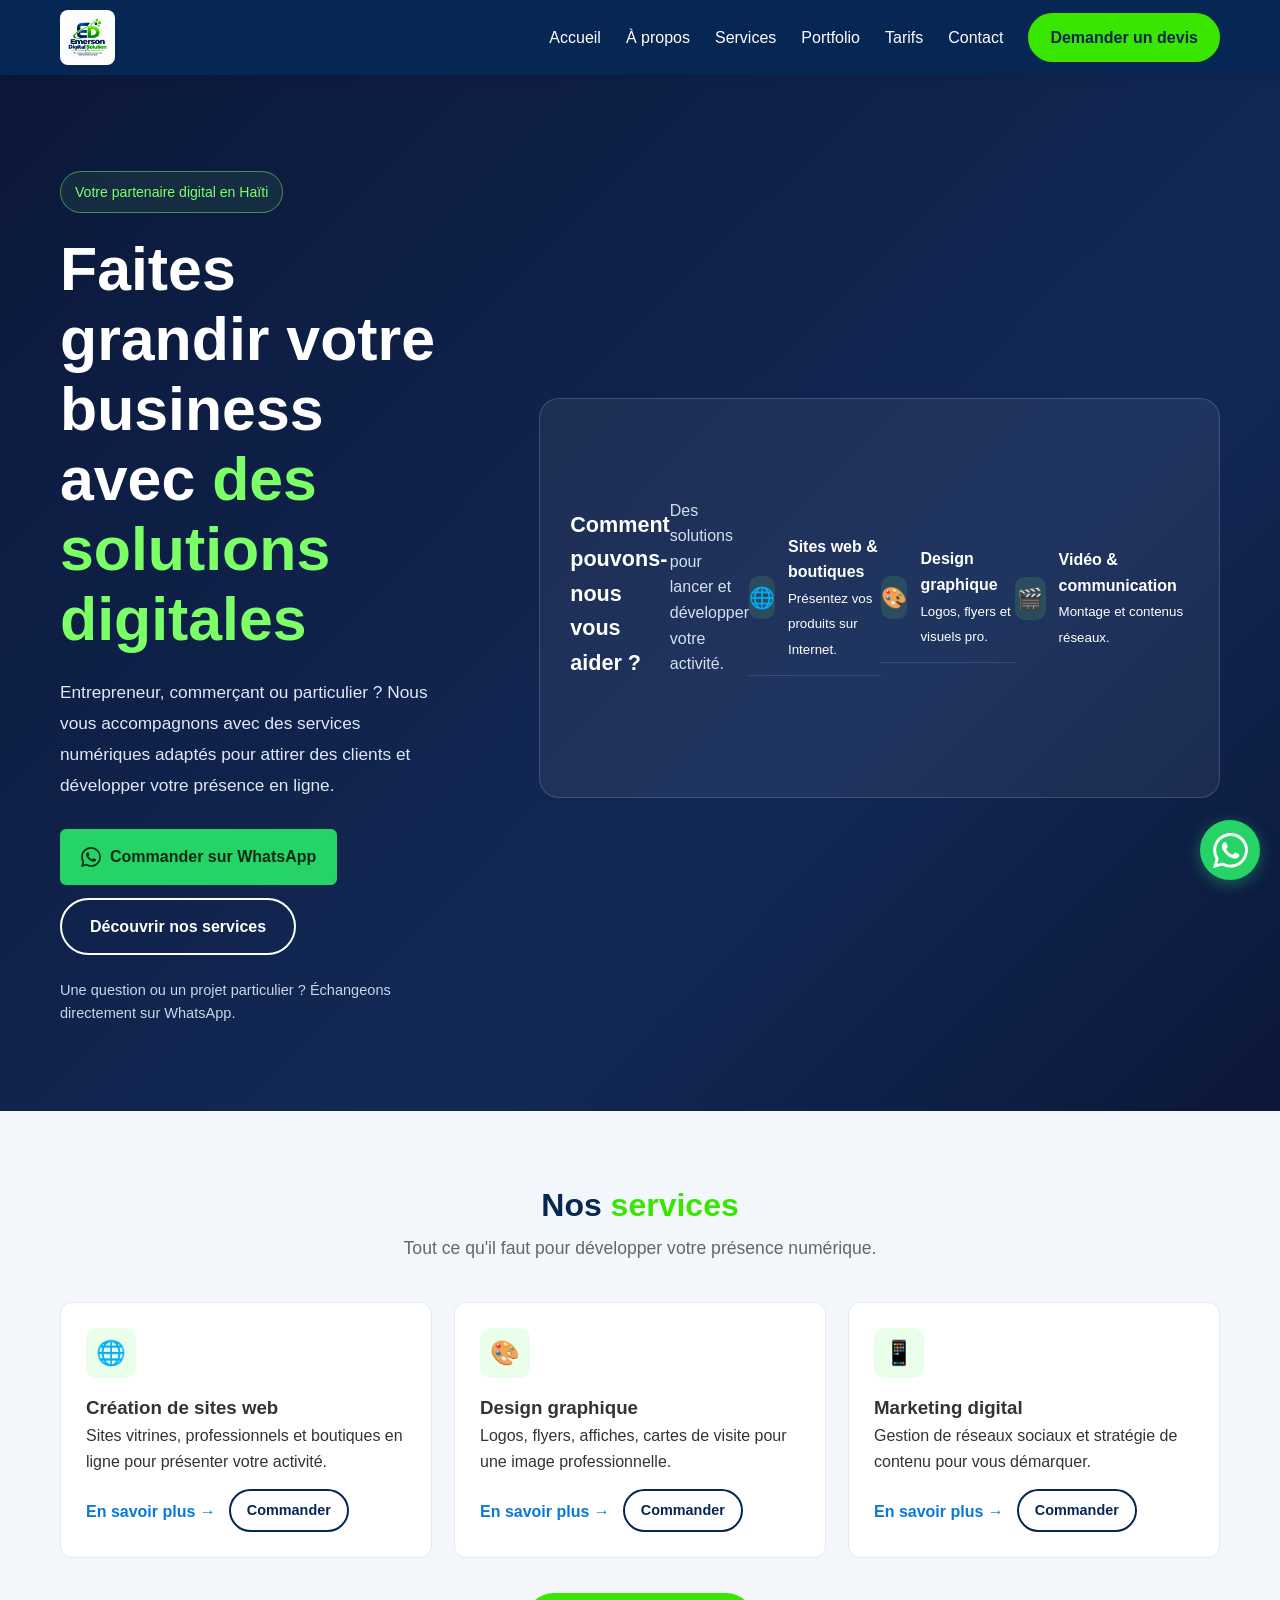
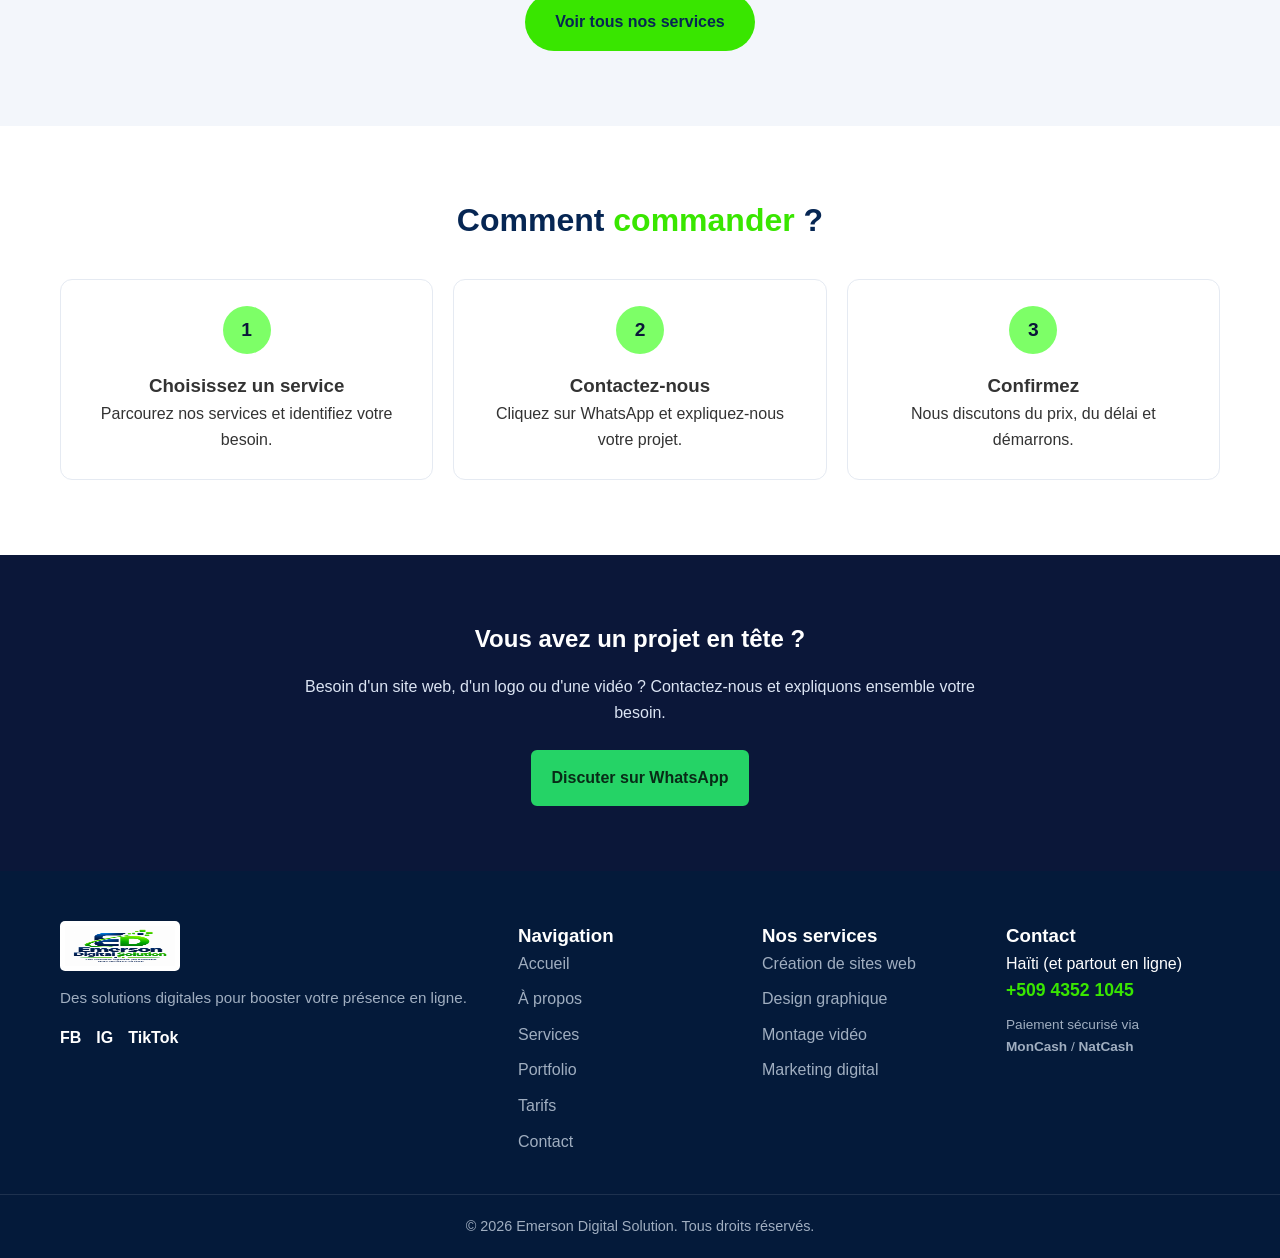
==== commit 783bf37a: "index.html" ====
--- a/index.html
+++ b/index.html
@@ -1,495 +1,70 @@
-
 <!DOCTYPE html>
 <html lang="fr">
 <head>
     <meta charset="UTF-8">
     <meta name="viewport" content="width=device-width, initial-scale=1.0">
-
     <title>Emerson Digital Solution | Vos solutions digitales en Haïti</title>
-    <meta name="description" content="Emerson Digital Solution vous accompagne avec la création de sites web, le design graphique, le montage vidéo, le marketing digital et les services numériques. Contactez-nous sur WhatsApp.">
+    <meta name="description" content="Sites web, design graphique, montage vidéo, marketing digital. Emerson Digital Solution vous accompagne en Haïti. Commandez sur WhatsApp.">
+    
+    <!-- SEO & Partage Social (WhatsApp/Facebook) -->
     <meta name="theme-color" content="#0b1739">
-
-    <link rel="icon" type="image/png" href="logo.png">
+    <link rel="canonical" href="https://votredomaine.com/index.html">
+    <meta property="og:type" content="website">
+    <meta property="og:title" content="Emerson Digital Solution | Vos solutions digitales">
+    <meta property="og:description" content="Faites grandir votre business avec des solutions digitales adaptées. Commandez directement sur WhatsApp.">
+    <meta property="og:image" content="https://votredomaine.com/site-web.jpg">
+    
+    <!-- Favicon -->
+    <link rel="icon" type="image/png" sizes="32x32" href="favicon-32.png">
+    <link rel="icon" type="image/png" sizes="16x16" href="favicon-16.png">
+    <link rel="apple-touch-icon" sizes="180x180" href="apple-touch-icon.png">
+    
     <link rel="stylesheet" href="style.css">
-
     <style>
-        /* Améliorations spécifiques à la page d'accueil */
-        .home-hero {
-            padding: 145px 0 85px;
-            background: linear-gradient(135deg, #0b1739 0%, #122956 65%, #0b1739 100%);
-            color: #ffffff;
-            overflow: hidden;
-        }
-
-        .home-hero .container {
-            display: grid;
-            grid-template-columns: 1.2fr 0.8fr;
-            align-items: center;
-            gap: 45px;
-        }
-
-        .hero-badge {
-            display: inline-block;
-            color: #7dff67;
-            border: 1px solid rgba(125,255,103,.45);
-            background: rgba(125,255,103,.08);
-            padding: 9px 14px;
-            border-radius: 30px;
-            font-size: .88rem;
-            margin-bottom: 22px;
-        }
-
-        .home-hero h1 {
-            font-size: clamp(2.2rem, 5vw, 3.8rem);
-            line-height: 1.15;
-            margin: 0 0 22px;
-            color: #ffffff;
-        }
-
-        .home-hero h1 span {
-            color: #7dff67;
-        }
-
-        .hero-description {
-            color: #e1e8f5;
-            font-size: 1.08rem;
-            line-height: 1.8;
-            max-width: 620px;
-            margin-bottom: 28px;
-        }
-
-        .hero-actions {
-            display: flex;
-            flex-wrap: wrap;
-            gap: 13px;
-            margin-bottom: 24px;
-        }
-
-        .hero-actions .btn {
-            text-align: center;
-            padding: 14px 20px;
-        }
-
-        .btn-whatsapp {
-            display: inline-flex;
-            align-items: center;
-            justify-content: center;
-            gap: 9px;
-            background: #25D366;
-            color: #082b17;
-            border: 2px solid #25D366;
-            border-radius: 6px;
-            padding: 13px 19px;
-            font-weight: 700;
-            text-decoration: none;
-            transition: transform .2s, background .2s;
-        }
-
-        .btn-whatsapp:hover {
-            background: #7dff67;
-            border-color: #7dff67;
-            transform: translateY(-2px);
-        }
-
-        .hero-note {
-            color: #cbd6e8;
-            font-size: .91rem;
-        }
-
-        .hero-visual {
-            padding: 30px;
-            border: 1px solid rgba(255,255,255,.15);
-            border-radius: 20px;
-            background: rgba(255,255,255,.06);
-            box-shadow: 0 20px 60px rgba(0,0,0,.2);
-        }
-
-        .hero-visual h2 {
-            font-size: 1.35rem;
-            color: #ffffff;
-            margin-bottom: 8px;
-        }
-
-        .hero-visual > p {
-            color: #d5dfef;
-            line-height: 1.6;
-            margin-bottom: 22px;
-        }
-
-        .hero-service {
-            display: flex;
-            align-items: center;
-            gap: 13px;
-            padding: 13px 0;
-            border-bottom: 1px solid rgba(255,255,255,.12);
-        }
-
-        .hero-service:last-child {
-            border-bottom: none;
-        }
-
-        .hero-service-icon {
-            display: flex;
-            align-items: center;
-            justify-content: center;
-            flex-shrink: 0;
-            width: 43px;
-            height: 43px;
-            border-radius: 10px;
-            background: rgba(125,255,103,.12);
-            font-size: 1.3rem;
-        }
-
-        .hero-service strong {
-            display: block;
-            color: #ffffff;
-            margin-bottom: 3px;
-        }
-
-        .hero-service small {
-            color: #cbd6e8;
-            line-height: 1.5;
-        }
-
-        .trust-strip {
-            padding: 24px 0;
-            background: #f3f6fb;
-        }
-
-        .trust-strip-inner {
-            display: flex;
-            justify-content: center;
-            align-items: center;
-            flex-wrap: wrap;
-            gap: 15px 35px;
-            text-align: center;
-        }
-
-        .trust-item {
-            color: #18294a;
-            font-size: .95rem;
-            font-weight: 600;
-        }
-
-        .trust-item span {
-            color: #168c40;
-            margin-right: 6px;
-        }
-
-        .home-section {
-            padding: 75px 0;
-        }
-
-        .home-section .section-header {
-            max-width: 760px;
-            margin: 0 auto 40px;
-        }
-
-        .home-section .section-subtitle {
-            line-height: 1.8;
-        }
-
-        .services-home-grid {
-            display: grid;
-            grid-template-columns: repeat(3, minmax(0, 1fr));
-            gap: 22px;
-        }
-
-        .home-service-card {
-            display: flex;
-            flex-direction: column;
-            align-items: flex-start;
-            padding: 25px;
-            border: 1px solid #e5eaf2;
-            border-radius: 12px;
-            background: #ffffff;
-            box-shadow: 0 6px 22px rgba(11,23,57,.045);
-            transition: transform .2s, box-shadow .2s;
-        }
-
-        .home-service-card:hover {
-            transform: translateY(-4px);
-            box-shadow: 0 12px 28px rgba(11,23,57,.1);
-        }
-
-        .home-service-icon {
-            display: flex;
-            align-items: center;
-            justify-content: center;
-            width: 53px;
-            height: 53px;
-            border-radius: 12px;
-            background: #eaffea;
-            font-size: 1.6rem;
-            margin-bottom: 17px;
-        }
-
-        .home-service-card h3 {
-            margin: 0 0 11px;
-            color: #0b1739;
-            font-size: 1.18rem;
-        }
-
-        .home-service-card p {
-            color: #536078;
-            line-height: 1.75;
-            margin-bottom: 18px;
-        }
-
-        .home-service-card .service-actions {
-            display: flex;
-            flex-wrap: wrap;
-            align-items: center;
-            gap: 13px;
-            margin-top: auto;
-        }
-
-        .service-link {
-            color: #137a36;
-            font-weight: 700;
-            text-decoration: none;
-        }
-
-        .service-link:hover {
-            text-decoration: underline;
-        }
-
-        .mini-order-link {
-            color: #0b1739;
-            font-weight: 700;
-            font-size: .91rem;
-            text-decoration: none;
-        }
-
-        .mini-order-link:hover {
-            color: #168c40;
-        }
-
-        .why-section {
-            background: #f3f6fb;
-        }
-
-        .why-grid {
-            display: grid;
-            grid-template-columns: repeat(3, minmax(0, 1fr));
-            gap: 25px;
-        }
-
-        .why-card {
-            padding: 25px;
-            background: #ffffff;
-            border-radius: 12px;
-            border: 1px solid #e4e9f1;
-        }
-
-        .why-card h3 {
-            color: #0b1739;
-            margin: 12px 0;
-        }
-
-        .why-card p {
-            color: #536078;
-            line-height: 1.75;
-            margin: 0;
-        }
-
-        .why-icon {
-            font-size: 1.8rem;
-        }
-
-        .steps-grid {
-            display: grid;
-            grid-template-columns: repeat(3, minmax(0, 1fr));
-            gap: 25px;
-        }
-
-        .step-card {
-            text-align: center;
-            padding: 26px 22px;
-            border: 1px solid #e5eaf2;
-            border-radius: 12px;
-        }
-
-        .step-number {
-            display: flex;
-            align-items: center;
-            justify-content: center;
-            width: 48px;
-            height: 48px;
-            border-radius: 50%;
-            margin: 0 auto 17px;
-            color: #0b1739;
-            background: #7dff67;
-            font-weight: 800;
-            font-size: 1.2rem;
-        }
-
-        .step-card h3 {
-            color: #0b1739;
-            margin-bottom: 10px;
-        }
-
-        .step-card p {
-            color: #536078;
-            line-height: 1.7;
-        }
-
-        .portfolio-home {
-            background: #f3f6fb;
-        }
-
-        .portfolio-home-card {
-            display: grid;
-            grid-template-columns: 1fr 1fr;
-            align-items: center;
-            gap: 30px;
-            padding: 30px;
-            background: #ffffff;
-            border-radius: 15px;
-            border: 1px solid #e5eaf2;
-        }
-
-        .portfolio-home-card img {
-            width: 100%;
-            max-height: 310px;
-            object-fit: contain;
-            border-radius: 8px;
-        }
-
-        .portfolio-home-card h3 {
-            color: #0b1739;
-            margin-bottom: 13px;
-        }
-
-        .portfolio-home-card p {
-            color: #536078;
-            line-height: 1.8;
-            margin-bottom: 20px;
-        }
-
-        .home-cta {
-            padding: 65px 0;
-            background: #0b1739;
-            color: #ffffff;
-            text-align: center;
-        }
-
-        .home-cta h2 {
-            color: #ffffff;
-            font-size: clamp(1.8rem, 4vw, 2.6rem);
-            margin-bottom: 16px;
-        }
-
-        .home-cta p {
-            color: #dbe4f3;
-            line-height: 1.8;
-            max-width: 700px;
-            margin: 0 auto 25px;
-        }
-
-        .home-cta .hero-actions {
-            justify-content: center;
-            margin-bottom: 0;
-        }
-
-        .footer-desc {
-            line-height: 1.7;
-        }
-
-        @media (max-width: 900px) {
-            .home-hero .container {
-                grid-template-columns: 1fr;
-                gap: 35px;
-            }
-
-            .hero-visual {
-                max-width: 650px;
-            }
-
-            .services-home-grid,
-            .why-grid {
-                grid-template-columns: repeat(2, minmax(0, 1fr));
-            }
-        }
-
-        @media (max-width: 600px) {
-            .home-hero {
-                padding: 115px 0 55px;
-            }
-
-            .home-hero .container {
-                gap: 28px;
-            }
-
-            .home-hero h1 {
-                font-size: 2.15rem;
-            }
-
-            .hero-description {
-                font-size: 1rem;
-            }
-
-            .hero-actions {
-                flex-direction: column;
-                align-items: stretch;
-            }
-
-            .hero-actions .btn,
-            .hero-actions .btn-whatsapp {
-                width: 100%;
-                box-sizing: border-box;
-            }
-
-            .hero-visual {
-                padding: 20px;
-            }
-
-            .home-section {
-                padding: 55px 0;
-            }
-
-            .services-home-grid,
-            .why-grid,
-            .steps-grid,
-            .portfolio-home-card {
-                grid-template-columns: 1fr;
-            }
-
-            .home-service-card,
-            .why-card {
-                padding: 21px;
-            }
-
-            .portfolio-home-card {
-                padding: 20px;
-            }
-
-            .trust-strip-inner {
-                gap: 13px 20px;
-            }
-        }
+        /* Styles spécifiques à l'accueil */
+        .home-hero { padding: 145px 0 85px; background: linear-gradient(135deg, #0b1739 0%, #122956 65%, #0b1739 100%); color: #ffffff; overflow: hidden; }
+        .home-hero .container { display: grid; grid-template-columns: 1.2fr 0.8fr; align-items: center; gap: 45px; }
+        .hero-badge { display: inline-block; color: #7dff67; border: 1px solid rgba(125,255,103,.45); background: rgba(125,255,103,.08); padding: 9px 14px; border-radius: 30px; font-size: .88rem; margin-bottom: 22px; }
+        .home-hero h1 { font-size: clamp(2.2rem, 5vw, 3.8rem); line-height: 1.15; margin: 0 0 22px; color: #ffffff; }
+        .home-hero h1 span { color: #7dff67; }
+        .hero-description { color: #e1e8f5; font-size: 1.08rem; line-height: 1.8; max-width: 620px; margin-bottom: 28px; }
+        .hero-actions { display: flex; flex-wrap: wrap; gap: 13px; margin-bottom: 24px; }
+        .btn-whatsapp { display: inline-flex; align-items: center; justify-content: center; gap: 9px; background: #25D366; color: #082b17; border: 2px solid #25D366; border-radius: 6px; padding: 13px 19px; font-weight: 700; text-decoration: none; transition: transform .2s, background .2s; }
+        .btn-whatsapp:hover { background: #7dff67; border-color: #7dff67; transform: translateY(-2px); }
+        .hero-note { color: #cbd6e8; font-size: .91rem; }
+        .hero-visual { padding: 30px; border: 1px solid rgba(255,255,255,.15); border-radius: 20px; background: rgba(255,255,255,.06); }
+        .hero-visual h2 { font-size: 1.35rem; color: #ffffff; margin-bottom: 8px; }
+        .hero-visual > p { color: #d5dfef; line-height: 1.6; margin-bottom: 22px; }
+        .hero-service { display: flex; align-items: center; gap: 13px; padding: 13px 0; border-bottom: 1px solid rgba(255,255,255,.12); }
+        .hero-service:last-child { border-bottom: none; }
+        .hero-service-icon { display: flex; align-items: center; justify-content: center; width: 43px; height: 43px; border-radius: 10px; background: rgba(125,255,103,.12); font-size: 1.3rem; }
+        .home-section { padding: 75px 0; }
+        .services-home-grid { display: grid; grid-template-columns: repeat(3, minmax(0, 1fr)); gap: 22px; }
+        .home-service-card { display: flex; flex-direction: column; padding: 25px; border: 1px solid #e5eaf2; border-radius: 12px; background: #ffffff; }
+        .home-service-card .service-actions { display: flex; flex-wrap: wrap; gap: 13px; margin-top: auto; padding-top: 15px; }
+        .step-card { text-align: center; padding: 26px 22px; border: 1px solid #e5eaf2; border-radius: 12px; }
+        .step-number { display: flex; align-items: center; justify-content: center; width: 48px; height: 48px; border-radius: 50%; margin: 0 auto 17px; color: #0b1739; background: #7dff67; font-weight: 800; font-size: 1.2rem; }
+        .home-cta { padding: 65px 0; background: #0b1739; color: #ffffff; text-align: center; }
+        .home-cta h2 { color: #ffffff; margin-bottom: 16px; }
+        .home-cta p { color: #dbe4f3; margin-bottom: 25px; max-width: 700px; margin-left: auto; margin-right: auto; }
+        @media (max-width: 900px) { .home-hero .container, .services-home-grid { grid-template-columns: 1fr; } }
+        @media (max-width: 600px) { .hero-actions { flex-direction: column; } .hero-actions .btn, .hero-actions .btn-whatsapp { width: 100%; } }
     </style>
 </head>
+<body>
+    <a href="#main" class="skip-link">Aller au contenu principal</a>
 
-<body>
-
-    <!-- EN-TÊTE : logo conservé -->
     <header class="header" id="header">
         <div class="container header-container">
-            <a href="index.html" class="logo-link" aria-label="Retour à l'accueil">
-                <img src="logo.png" alt="Logo Emerson Digital Solution" class="logo-img">
+            <a href="index.html" class="logo-link" aria-label="Emerson Digital Solution - Accueil">
+                <img src="logo.png" alt="Logo Emerson Digital Solution" class="logo-img" width="160" height="45" fetchpriority="high">
             </a>
-
-            <button class="menu-toggle" id="menu-toggle"
-                    aria-label="Ouvrir le menu" aria-expanded="false">
-                <span class="hamburger"></span>
-                <span class="hamburger"></span>
-                <span class="hamburger"></span>
+            <button class="menu-toggle" id="menu-toggle" aria-label="Ouvrir le menu" aria-expanded="false" aria-controls="nav">
+                <span class="hamburger"></span><span class="hamburger"></span><span class="hamburger"></span>
             </button>
-
             <nav class="nav" id="nav" aria-label="Navigation principale">
                 <ul class="nav-list">
-                    <li><a href="index.html" class="nav-link">Accueil</a></li>
+                    <li><a href="index.html" class="nav-link" aria-current="page">Accueil</a></li>
                     <li><a href="a-propos.html" class="nav-link">À propos</a></li>
                     <li><a href="services.html" class="nav-link">Services</a></li>
                     <li><a href="portfolio.html" class="nav-link">Portfolio</a></li>
@@ -501,433 +76,106 @@
         </div>
     </header>
 
-    <main>
-
-        <!-- SECTION PRINCIPALE -->
+    <main id="main">
         <section class="home-hero">
             <div class="container">
                 <div class="hero-content">
                     <span class="hero-badge">Votre partenaire digital en Haïti</span>
-
-                    <h1>
-                        Faites grandir votre business avec
-                        <span>des solutions digitales</span>
-                    </h1>
-
-                    <p class="hero-description">
-                        Vous êtes entrepreneur, commerçant, une entreprise ou un particulier ?
-                        Nous vous accompagnons avec des services numériques adaptés à vos besoins
-                        pour présenter votre activité, attirer des clients et développer votre présence en ligne.
-                    </p>
-
+                    <h1>Faites grandir votre business avec <span>des solutions digitales</span></h1>
+                    <p class="hero-description">Entrepreneur, commerçant ou particulier ? Nous vous accompagnons avec des services numériques adaptés pour attirer des clients et développer votre présence en ligne.</p>
                     <div class="hero-actions">
-                        <a class="btn-whatsapp"
-                           href="https://wa.me/50943521045?text=Bonjour%20Emerson%20Digital%20Solution%20%21%20Je%20souhaite%20commander%20un%20service.%20Pouvez-vous%20m%27accompagner%20%3F"
-                           target="_blank" rel="noopener noreferrer">
-                            <span aria-hidden="true">☏</span>
+                        <a class="btn-whatsapp" href="https://wa.me/50943521045?text=Bonjour%20Emerson%20Digital%20Solution%20%21%20Je%20souhaite%20commander%20un%20service." target="_blank" rel="noopener noreferrer">
+                            <svg viewBox="0 0 24 24" width="20" height="20" fill="currentColor" aria-hidden="true"><path d="M17.472 14.382c-.297-.149-1.758-.867-2.03-.967-.273-.099-.471-.148-.67.15-.197.297-.767.966-.94 1.164-.173.199-.347.223-.644.075-.297-.15-1.255-.463-2.39-1.475-.883-.788-1.48-1.761-1.653-2.059-.173-.297-.018-.458.13-.606.134-.133.298-.347.446-.52.149-.174.198-.298.298-.497.099-.198.05-.371-.025-.52-.075-.149-.669-1.612-.916-2.207-.242-.579-.487-.5-.669-.51-.173-.008-.371-.01-.57-.01-.198 0-.52.074-.792.372-.272.297-1.04 1.016-1.04 2.479 0 1.462 1.065 2.875 1.213 3.074.149.198 2.096 3.2 5.077 4.487.709.306 1.262.489 1.694.625.712.227 1.36.195 1.871.118.571-.085 1.758-.719 2.006-1.413.248-.694.248-1.289.173-1.413-.074-.124-.272-.198-.57-.347m-5.421 7.403h-.004a9.87 9.87 0 01-5.031-1.378l-.361-.214-3.741.982.998-3.648-.235-.374a9.86 9.86 0 01-1.51-5.26c.001-5.45 4.436-9.884 9.888-9.884 2.64 0 5.122 1.03 6.988 2.898a9.825 9.825 0 012.893 6.994c-.003 5.45-4.437 9.884-9.885 9.884m8.413-18.297A11.815 11.815 0 0012.05 0C5.495 0 .16 5.335.157 11.892c0 2.096.547 4.142 1.588 5.945L.057 24l6.305-1.654a11.882 11.882 0 005.683 1.448h.005c6.554 0 11.89-5.335 11.893-11.893a11.821 11.821 0 00-3.48-8.413Z"/></svg>
                             Commander sur WhatsApp
                         </a>
-
-                        <a href="services.html" class="btn btn-outline">
-                            Découvrir nos services
-                        </a>
+                        <a href="services.html" class="btn btn-outline" style="border-color: white; color: white;">Découvrir nos services</a>
                     </div>
-
-                    <p class="hero-note">
-                        Une question ou un projet particulier ? Échangeons directement sur WhatsApp.
-                    </p>
+                    <p class="hero-note">Une question ou un projet particulier ? Échangeons directement sur WhatsApp.</p>
                 </div>
-
                 <div class="hero-visual">
                     <h2>Comment pouvons-nous vous aider ?</h2>
-                    <p>Des solutions pour lancer, améliorer et développer votre activité.</p>
-
-                    <div class="hero-service">
-                        <div class="hero-service-icon" aria-hidden="true">🌐</div>
-                        <div>
-                            <strong>Sites web et boutiques en ligne</strong>
-                            <small>Présentez vos produits et votre entreprise sur Internet.</small>
-                        </div>
-                    </div>
-
-                    <div class="hero-service">
-                        <div class="hero-service-icon" aria-hidden="true">🎨</div>
-                        <div>
-                            <strong>Design graphique</strong>
-                            <small>Logos, flyers, affiches et visuels professionnels.</small>
-                        </div>
-                    </div>
-
-                    <div class="hero-service">
-                        <div class="hero-service-icon" aria-hidden="true">📱</div>
-                        <div>
-                            <strong>Communication digitale</strong>
-                            <small>Des contenus pour mieux communiquer avec vos clients.</small>
-                        </div>
-                    </div>
-
-                    <div class="hero-service">
-                        <div class="hero-service-icon" aria-hidden="true">🎬</div>
-                        <div>
-                            <strong>Vidéo et services numériques</strong>
-                            <small>Montage vidéo et autres services selon vos besoins.</small>
-                        </div>
-                    </div>
+                    <p>Des solutions pour lancer et développer votre activité.</p>
+                    <div class="hero-service"><div class="hero-service-icon">🌐</div><div><strong>Sites web & boutiques</strong><br><small>Présentez vos produits sur Internet.</small></div></div>
+                    <div class="hero-service"><div class="hero-service-icon">🎨</div><div><strong>Design graphique</strong><br><small>Logos, flyers et visuels pro.</small></div></div>
+                    <div class="hero-service"><div class="hero-service-icon">🎬</div><div><strong>Vidéo & communication</strong><br><small>Montage et contenus réseaux.</small></div></div>
                 </div>
             </div>
         </section>
 
-        <!-- POINTS DE CONFIANCE -->
-        <section class="trust-strip" aria-label="Nos engagements">
-            <div class="container trust-strip-inner">
-                <div class="trust-item"><span>✓</span> Services variés</div>
-                <div class="trust-item"><span>✓</span> Contact direct</div>
-                <div class="trust-item"><span>✓</span> Demandes personnalisées</div>
-                <div class="trust-item"><span>✓</span> Commande simple sur WhatsApp</div>
+        <section class="home-section" style="background: #f3f6fb;">
+            <div class="container">
+                <div class="section-header text-center">
+                    <h2 class="section-title">Nos <span class="text-green">services</span></h2>
+                    <p class="section-subtitle">Tout ce qu'il faut pour développer votre présence numérique.</p>
+                </div>
+                <div class="services-home-grid">
+                    <article class="home-service-card">
+                        <div class="home-service-icon" style="width: 50px; height: 50px; background: #eaffea; border-radius: 10px; display: flex; align-items: center; justify-content: center; font-size: 1.5rem; margin-bottom: 15px;">🌐</div>
+                        <h3>Création de sites web</h3>
+                        <p>Sites vitrines, professionnels et boutiques en ligne pour présenter votre activité.</p>
+                        <div class="service-actions"><a href="services.html" class="btn-text">En savoir plus →</a><a href="https://wa.me/50943521045?text=Je%20souhaite%20un%20site%20web." target="_blank" rel="noopener noreferrer" class="btn btn-sm btn-outline">Commander</a></div>
+                    </article>
+                    <article class="home-service-card">
+                        <div class="home-service-icon" style="width: 50px; height: 50px; background: #eaffea; border-radius: 10px; display: flex; align-items: center; justify-content: center; font-size: 1.5rem; margin-bottom: 15px;">🎨</div>
+                        <h3>Design graphique</h3>
+                        <p>Logos, flyers, affiches, cartes de visite pour une image professionnelle.</p>
+                        <div class="service-actions"><a href="services.html" class="btn-text">En savoir plus →</a><a href="https://wa.me/50943521045?text=Je%20souhaite%20du%20design%20graphique." target="_blank" rel="noopener noreferrer" class="btn btn-sm btn-outline">Commander</a></div>
+                    </article>
+                    <article class="home-service-card">
+                        <div class="home-service-icon" style="width: 50px; height: 50px; background: #eaffea; border-radius: 10px; display: flex; align-items: center; justify-content: center; font-size: 1.5rem; margin-bottom: 15px;">📱</div>
+                        <h3>Marketing digital</h3>
+                        <p>Gestion de réseaux sociaux et stratégie de contenu pour vous démarquer.</p>
+                        <div class="service-actions"><a href="services.html" class="btn-text">En savoir plus →</a><a href="https://wa.me/50943521045?text=Je%20souhaite%20du%20marketing%20digital." target="_blank" rel="noopener noreferrer" class="btn btn-sm btn-outline">Commander</a></div>
+                    </article>
+                </div>
+                <div class="text-center" style="margin-top: 35px;"><a href="services.html" class="btn btn-primary">Voir tous nos services</a></div>
             </div>
         </section>
 
-        <!-- SERVICES -->
-        <section class="home-section" id="services">
+        <section class="home-section">
             <div class="container">
                 <div class="section-header text-center">
-                    <h2 class="section-title">
-                        Nos <span class="text-green">services</span>
-                    </h2>
-                    <p class="section-subtitle">
-                        Tout ce qu'il faut pour améliorer votre image, présenter votre activité
-                        et développer votre présence numérique au même endroit.
-                    </p>
+                    <h2 class="section-title">Comment <span class="text-green">commander</span> ?</h2>
                 </div>
-
-                <div class="services-home-grid">
-
-                    <article class="home-service-card">
-                        <div class="home-service-icon" aria-hidden="true">🌐</div>
-                        <h3>Création de sites web</h3>
-                        <p>
-                            Sites vitrines, sites professionnels et boutiques en ligne pour présenter
-                            votre entreprise, vos produits ou vos services.
-                        </p>
-                        <div class="service-actions">
-                            <a href="services.html" class="service-link">En savoir plus →</a>
-                            <a class="mini-order-link"
-                               href="https://wa.me/50943521045?text=Bonjour%2C%20je%20souhaite%20commander%20un%20site%20web%20ou%20une%20boutique%20en%20ligne."
-                               target="_blank" rel="noopener noreferrer">Commander</a>
-                        </div>
-                    </article>
-
-                    <article class="home-service-card">
-                        <div class="home-service-icon" aria-hidden="true">🎨</div>
-                        <h3>Design graphique</h3>
-                        <p>
-                            Logos, flyers, affiches, cartes de visite et bannières pour donner
-                            à votre activité une image claire et professionnelle.
-                        </p>
-                        <div class="service-actions">
-                            <a href="services.html" class="service-link">En savoir plus →</a>
-                            <a class="mini-order-link"
-                               href="https://wa.me/50943521045?text=Bonjour%2C%20je%20souhaite%20commander%20un%20service%20de%20design%20graphique."
-                               target="_blank" rel="noopener noreferrer">Commander</a>
-                        </div>
-                    </article>
-
-                    <article class="home-service-card">
-                        <div class="home-service-icon" aria-hidden="true">📱</div>
-                        <h3>Communication digitale</h3>
-                        <p>
-                            Accompagnement pour mieux présenter votre activité sur les réseaux
-                            sociaux et communiquer avec votre public.
-                        </p>
-                        <div class="service-actions">
-                            <a href="services.html" class="service-link">En savoir plus →</a>
-                            <a class="mini-order-link"
-                               href="https://wa.me/50943521045?text=Bonjour%2C%20je%20souhaite%20discuter%20de%20la%20communication%20digitale%20de%20mon%20activit%C3%A9."
-                               target="_blank" rel="noopener noreferrer">Commander</a>
-                        </div>
-                    </article>
-
-                    <article class="home-service-card">
-                        <div class="home-service-icon" aria-hidden="true">🖼️</div>
-                        <h3>Création de contenus visuels</h3>
-                        <p>
-                            Des visuels adaptés à vos publications, promotions, annonces et
-                            campagnes pour mieux attirer l'attention.
-                        </p>
-                        <div class="service-actions">
-                            <a href="services.html" class="service-link">En savoir plus →</a>
-                            <a class="mini-order-link"
-                               href="https://wa.me/50943521045?text=Bonjour%2C%20je%20souhaite%20commander%20des%20contenus%20visuels%20pour%20mon%20activit%C3%A9."
-                               target="_blank" rel="noopener noreferrer">Commander</a>
-                        </div>
-                    </article>
-
-                    <article class="home-service-card">
-                        <div class="home-service-icon" aria-hidden="true">🎬</div>
-                        <h3>Montage vidéo</h3>
-                        <p>
-                            Montage de vidéos pour vos promotions, présentations, publications
-                            et contenus destinés aux réseaux sociaux.
-                        </p>
-                        <div class="service-actions">
-                            <a href="services.html" class="service-link">En savoir plus →</a>
-                            <a class="mini-order-link"
-                               href="https://wa.me/50943521045?text=Bonjour%2C%20je%20souhaite%20commander%20un%20service%20de%20montage%20vid%C3%A9o."
-                               target="_blank" rel="noopener noreferrer">Commander</a>
-                        </div>
-                    </article>
-
-                    <article class="home-service-card">
-                        <div class="home-service-icon" aria-hidden="true">📲</div>
-                        <h3>Services numériques et top-up</h3>
-                        <p>
-                            Des services numériques complémentaires et des solutions de recharge
-                            selon les produits et disponibilités proposés.
-                        </p>
-                        <div class="service-actions">
-                            <a href="services.html" class="service-link">En savoir plus →</a>
-                            <a class="mini-order-link"
-                               href="https://wa.me/50943521045?text=Bonjour%2C%20je%20souhaite%20conna%C3%AEtre%20les%20services%20num%C3%A9riques%20et%20top-up%20disponibles."
-                               target="_blank" rel="noopener noreferrer">Commander</a>
-                        </div>
-                    </article>
-
-                </div>
-
-                <div class="text-center" style="margin-top: 35px;">
-                    <a href="services.html" class="btn btn-primary">
-                        Voir tous nos services
-                    </a>
+                <div class="grid-3">
+                    <article class="step-card"><div class="step-number">1</div><h3>Choisissez un service</h3><p>Parcourez nos services et identifiez votre besoin.</p></article>
+                    <article class="step-card"><div class="step-number">2</div><h3>Contactez-nous</h3><p>Cliquez sur WhatsApp et expliquez-nous votre projet.</p></article>
+                    <article class="step-card"><div class="step-number">3</div><h3>Confirmez</h3><p>Nous discutons du prix, du délai et démarrons.</p></article>
                 </div>
             </div>
         </section>
 
-        <!-- POURQUOI NOUS CHOISIR -->
-        <section class="home-section why-section">
-            <div class="container">
-                <div class="section-header text-center">
-                    <h2 class="section-title">
-                        Pourquoi choisir <span class="text-green">EDS</span> ?
-                    </h2>
-                    <p class="section-subtitle">
-                        Nous cherchons à comprendre votre besoin pour vous proposer une solution
-                        adaptée à votre projet et à vos objectifs.
-                    </p>
-                </div>
-
-                <div class="why-grid">
-                    <article class="why-card">
-                        <div class="why-icon" aria-hidden="true">🎯</div>
-                        <h3>Des solutions adaptées</h3>
-                        <p>
-                            Votre projet est unique. Nous échangeons avec vous pour mieux comprendre
-                            votre demande avant de définir la solution appropriée.
-                        </p>
-                    </article>
-
-                    <article class="why-card">
-                        <div class="why-icon" aria-hidden="true">🤝</div>
-                        <h3>Un contact direct</h3>
-                        <p>
-                            Vous pouvez nous écrire sur WhatsApp pour poser vos questions,
-                            expliquer votre besoin et demander un devis.
-                        </p>
-                    </article>
-
-                    <article class="why-card">
-                        <div class="why-icon" aria-hidden="true">📱</div>
-                        <h3>Un parcours simple</h3>
-                        <p>
-                            Découvrez les services sur le site, choisissez celui qui vous intéresse
-                            et démarrez votre commande depuis votre téléphone.
-                        </p>
-                    </article>
-                </div>
-            </div>
-        </section>
-
-        <!-- ÉTAPES DE COMMANDE -->
-        <section class="home-section" id="comment-commander">
-            <div class="container">
-                <div class="section-header text-center">
-                    <h2 class="section-title">
-                        Comment <span class="text-green">commander</span> ?
-                    </h2>
-                    <p class="section-subtitle">
-                        Trois étapes simples pour commencer votre projet avec Emerson Digital Solution.
-                    </p>
-                </div>
-
-                <div class="steps-grid">
-                    <article class="step-card">
-                        <div class="step-number">1</div>
-                        <h3>Choisissez un service</h3>
-                        <p>
-                            Parcourez nos services et identifiez celui qui correspond
-                            à votre besoin.
-                        </p>
-                    </article>
-
-                    <article class="step-card">
-                        <div class="step-number">2</div>
-                        <h3>Contactez-nous</h3>
-                        <p>
-                            Cliquez sur le bouton WhatsApp et expliquez-nous ce que vous souhaitez.
-                        </p>
-                    </article>
-
-                    <article class="step-card">
-                        <div class="step-number">3</div>
-                        <h3>Confirmez votre projet</h3>
-                        <p>
-                            Nous discutons des détails, du prix, du délai et des prochaines étapes
-                            avant de démarrer.
-                        </p>
-                    </article>
-                </div>
-
-                <div class="text-center" style="margin-top: 35px;">
-                    <a class="btn-whatsapp"
-                       href="https://wa.me/50943521045?text=Bonjour%20Emerson%20Digital%20Solution%2C%20je%20souhaite%20commencer%20un%20projet."
-                       target="_blank" rel="noopener noreferrer">
-                        Commencer mon projet sur WhatsApp
-                    </a>
-                </div>
-            </div>
-        </section>
-
-        <!-- APERÇU DU PORTFOLIO -->
-        <section class="home-section portfolio-home">
-            <div class="container">
-                <div class="section-header text-center">
-                    <h2 class="section-title">
-                        Découvrez notre <span class="text-green">portfolio</span>
-                    </h2>
-                    <p class="section-subtitle">
-                        Consultez nos exemples de réalisations et découvrez notre univers créatif.
-                    </p>
-                </div>
-
-                <div class="portfolio-home-card">
-                    <div>
-                        <img src="site-web.jpg"
-                             alt="Aperçu d'un projet web présenté par Emerson Digital Solution"
-                             loading="lazy">
-                    </div>
-
-                    <div>
-                        <h3>Des idées transformées en projets numériques</h3>
-                        <p>
-                            Découvrez des exemples de sites web et de créations graphiques.
-                            Notre portfolio évoluera au fur et à mesure que de nouveaux projets
-                            pourront être présentés.
-                        </p>
-                        <a href="portfolio.html" class="btn btn-primary">
-                            Explorer le portfolio
-                        </a>
-                    </div>
-                </div>
-            </div>
-        </section>
-
-        <!-- APPEL À L'ACTION FINAL -->
         <section class="home-cta">
             <div class="container">
                 <h2>Vous avez un projet en tête ?</h2>
-                <p>
-                    Besoin d'un site web, d'un logo, d'un flyer, d'une vidéo ou d'un autre
-                    service numérique ? Contactez Emerson Digital Solution et expliquons
-                    ensemble votre besoin.
-                </p>
+                <p>Besoin d'un site web, d'un logo ou d'une vidéo ? Contactez-nous et expliquons ensemble votre besoin.</p>
+                <a class="btn-whatsapp" href="https://wa.me/50943521045?text=Bonjour%2C%20je%20voudrais%20discuter%20de%20mon%20projet." target="_blank" rel="noopener noreferrer">Discuter sur WhatsApp</a>
+            </div>
+        </section>
+    </main>
 
-                <div class="hero-actions">
-                    <a class="btn-whatsapp"
-                       href="https://wa.me/50943521045?text=Bonjour%20Emerson%20Digital%20Solution%20%21%20Je%20voudrais%20discuter%20de%20mon%20projet%20et%20conna%C3%AEtre%20vos%20services."
-                       target="_blank" rel="noopener noreferrer">
-                        Discuter sur WhatsApp
-                    </a>
-
-                    <a href="contact.html" class="btn btn-outline">
-                        Demander un devis
-                    </a>
+    <footer class="footer">
+        <div class="container footer-container">
+            <div class="footer-col">
+                <img src="logo.png" alt="Logo Emerson Digital Solution" class="footer-logo" width="120" height="36" loading="lazy">
+                <p class="footer-desc">Des solutions digitales pour booster votre présence en ligne.</p>
+                <div style="margin-top: 15px; display: flex; gap: 15px;">
+                    <a href="https://facebook.com/VOTRE_PAGE" target="_blank" rel="noopener noreferrer" aria-label="Facebook" style="color: #fff; font-weight: bold;">FB</a>
+                    <a href="https://instagram.com/VOTRE_PAGE" target="_blank" rel="noopener noreferrer" aria-label="Instagram" style="color: #fff; font-weight: bold;">IG</a>
+                    <a href="https://tiktok.com/@VOTRE_PAGE" target="_blank" rel="noopener noreferrer" aria-label="TikTok" style="color: #fff; font-weight: bold;">TikTok</a>
                 </div>
             </div>
-        </section>
-
-    </main>
-
-    <!-- PIED DE PAGE : logo retiré, autres informations conservées -->
-    <footer class="footer">
-        <div class="container footer-container">
-
-            <div class="footer-col">
-                <h3>Emerson Digital Solution</h3>
-                <p class="footer-desc">
-                    Des solutions digitales pour booster votre business en ligne.
-                </p>
-                <a href="https://wa.me/50943521045?text=Bonjour%20Emerson%20Digital%20Solution%2C%20je%20souhaite%20obtenir%20des%20informations%20sur%20vos%20services."
-                   target="_blank" rel="noopener noreferrer" class="text-green">
-                    Contactez-nous sur WhatsApp
-                </a>
-            </div>
-
-            <div class="footer-col">
-                <h4>Navigation</h4>
-                <ul>
-                    <li><a href="index.html">Accueil</a></li>
-                    <li><a href="a-propos.html">À propos</a></li>
-                    <li><a href="services.html">Services</a></li>
-                    <li><a href="portfolio.html">Portfolio</a></li>
-                    <li><a href="tarifs.html">Tarifs</a></li>
-                    <li><a href="contact.html">Contact</a></li>
-                </ul>
-            </div>
-
-            <div class="footer-col">
-                <h4>Nos services</h4>
-                <ul>
-                    <li><a href="services.html">Création de sites web</a></li>
-                    <li><a href="services.html">Design graphique</a></li>
-                    <li><a href="services.html">Communication digitale</a></li>
-                    <li><a href="services.html">Montage vidéo</a></li>
-                    <li><a href="services.html">Services numériques</a></li>
-                </ul>
-            </div>
-
-            <div class="footer-col">
-                <h4>Contact</h4>
-                <p>Haïti</p>
-                <p>
-                    <a href="https://wa.me/50943521045"
-                       target="_blank" rel="noopener noreferrer"
-                       class="text-green">+509 4352 1045</a>
-                </p>
-                <p>
-                    <a href="contact.html">Parlons de votre projet</a>
-                </p>
-            </div>
-
+            <div class="footer-col"><h3>Navigation</h3><ul><li><a href="index.html">Accueil</a></li><li><a href="a-propos.html">À propos</a></li><li><a href="services.html">Services</a></li><li><a href="portfolio.html">Portfolio</a></li><li><a href="tarifs.html">Tarifs</a></li><li><a href="contact.html">Contact</a></li></ul></div>
+            <div class="footer-col"><h3>Nos services</h3><ul><li><a href="services.html">Création de sites web</a></li><li><a href="services.html">Design graphique</a></li><li><a href="services.html">Montage vidéo</a></li><li><a href="services.html">Marketing digital</a></li></ul></div>
+            <div class="footer-col"><h3>Contact</h3><p>Haïti (et partout en ligne)</p><p><a href="https://wa.me/50943521045" target="_blank" rel="noopener noreferrer" class="text-green" style="font-weight: bold; font-size: 1.1rem;">+509 4352 1045</a></p><p style="font-size: 0.85rem; color: #a0aec0; margin-top: 10px;">Paiement sécurisé via<br><strong>MonCash</strong> / <strong>NatCash</strong></p></div>
         </div>
-
-        <div class="footer-bottom text-center">
-            <p>
-                &copy; <span id="year"></span>
-                Emerson Digital Solution. Tous droits réservés.
-            </p>
-        </div>
+        <div class="footer-bottom text-center"><p>&copy; <span id="year"></span> Emerson Digital Solution. Tous droits réservés.</p></div>
     </footer>
 
-    <!-- BOUTON WHATSAPP FLOTTANT -->
-    <a href="https://wa.me/50943521045?text=Bonjour%20Emerson%20Digital%20Solution%2C%20j%27aimerais%20discuter%20d%27un%20projet."
-       target="_blank" rel="noopener noreferrer"
-       class="whatsapp-float"
-       aria-label="Discuter avec Emerson Digital Solution sur WhatsApp">
-        <svg viewBox="0 0 24 24" fill="currentColor"
-             aria-hidden="true">
-            <path d="M17.472 14.382c-.297-.149-1.758-.867-2.03-.967-.273-.099-.471-.148-.67.15-.197.297-.767.966-.94 1.164-.173.199-.347.223-.644.075-.297-.15-1.255-.463-2.39-1.475-.883-.788-1.48-1.761-1.653-2.059-.173-.297-.018-.458.13-.606.134-.133.298-.347.446-.52.149-.174.198-.298.298-.497.099-.198.05-.371-.025-.52-.075-.149-.669-1.612-.916-2.207-.242-.579-.487-.5-.669-.51-.173-.008-.371-.01-.57-.01-.198 0-.52.074-.792.372-.272.297-1.04 1.016-1.04 2.479 0 1.462 1.065 2.875 1.213 3.074.149.198 2.096 3.2 5.077 4.487.709.306 1.262.489 1.694.625.712.227 1.36.195 1.871.118.571-.085 1.758-.719 2.006-1.413.248-.694.248-1.289.173-1.413-.074-.124-.272-.198-.57-.347m-5.421 7.403h-.004a9.87 9.87 0 01-5.031-1.378l-.361-.214-3.741.982.998-3.648-.235-.374a9.86 9.86 0 01-1.51-5.26c.001-5.45 4.436-9.884 9.888-9.884 2.64 0 5.122 1.03 6.988 2.898a9.825 9.825 0 012.893 6.994c-.003 5.45-4.437 9.884-9.885 9.884m8.413-18.297A11.815 11.815 0 0012.05 0C5.495 0 .16 5.335.157 11.892c0 2.096.547 4.142 1.588 5.945L.057 24l6.305-1.654a11.882 11.882 0 005.683 1.448h.005c6.554 0 11.89-5.335 11.893-11.893a11.821 11.821 0 00-3.48-8.413Z"/>
-        </svg>
+    <a href="https://wa.me/50943521045?text=Bonjour%2C%20j'aimerais%20discuter%20d'un%20projet." target="_blank" rel="noopener noreferrer" class="whatsapp-float" aria-label="Discuter sur WhatsApp">
+        <svg viewBox="0 0 24 24" fill="currentColor" aria-hidden="true"><path d="M17.472 14.382c-.297-.149-1.758-.867-2.03-.967-.273-.099-.471-.148-.67.15-.197.297-.767.966-.94 1.164-.173.199-.347.223-.644.075-.297-.15-1.255-.463-2.39-1.475-.883-.788-1.48-1.761-1.653-2.059-.173-.297-.018-.458.13-.606.134-.133.298-.347.446-.52.149-.174.198-.298.298-.497.099-.198.05-.371-.025-.52-.075-.149-.669-1.612-.916-2.207-.242-.579-.487-.5-.669-.51-.173-.008-.371-.01-.57-.01-.198 0-.52.074-.792.372-.272.297-1.04 1.016-1.04 2.479 0 1.462 1.065 2.875 1.213 3.074.149.198 2.096 3.2 5.077 4.487.709.306 1.262.489 1.694.625.712.227 1.36.195 1.871.118.571-.085 1.758-.719 2.006-1.413.248-.694.248-1.289.173-1.413-.074-.124-.272-.198-.57-.347m-5.421 7.403h-.004a9.87 9.87 0 01-5.031-1.378l-.361-.214-3.741.982.998-3.648-.235-.374a9.86 9.86 0 01-1.51-5.26c.001-5.45 4.436-9.884 9.888-9.884 2.64 0 5.122 1.03 6.988 2.898a9.825 9.825 0 012.893 6.994c-.003 5.45-4.437 9.884-9.885 9.884m8.413-18.297A11.815 11.815 0 0012.05 0C5.495 0 .16 5.335.157 11.892c0 2.096.547 4.142 1.588 5.945L.057 24l6.305-1.654a11.882 11.882 0 005.683 1.448h.005c6.554 0 11.89-5.335 11.893-11.893a11.821 11.821 0 00-3.48-8.413Z"/></svg>
     </a>
 
     <script src="script.js"></script>
 </body>
-</html>
+</html>
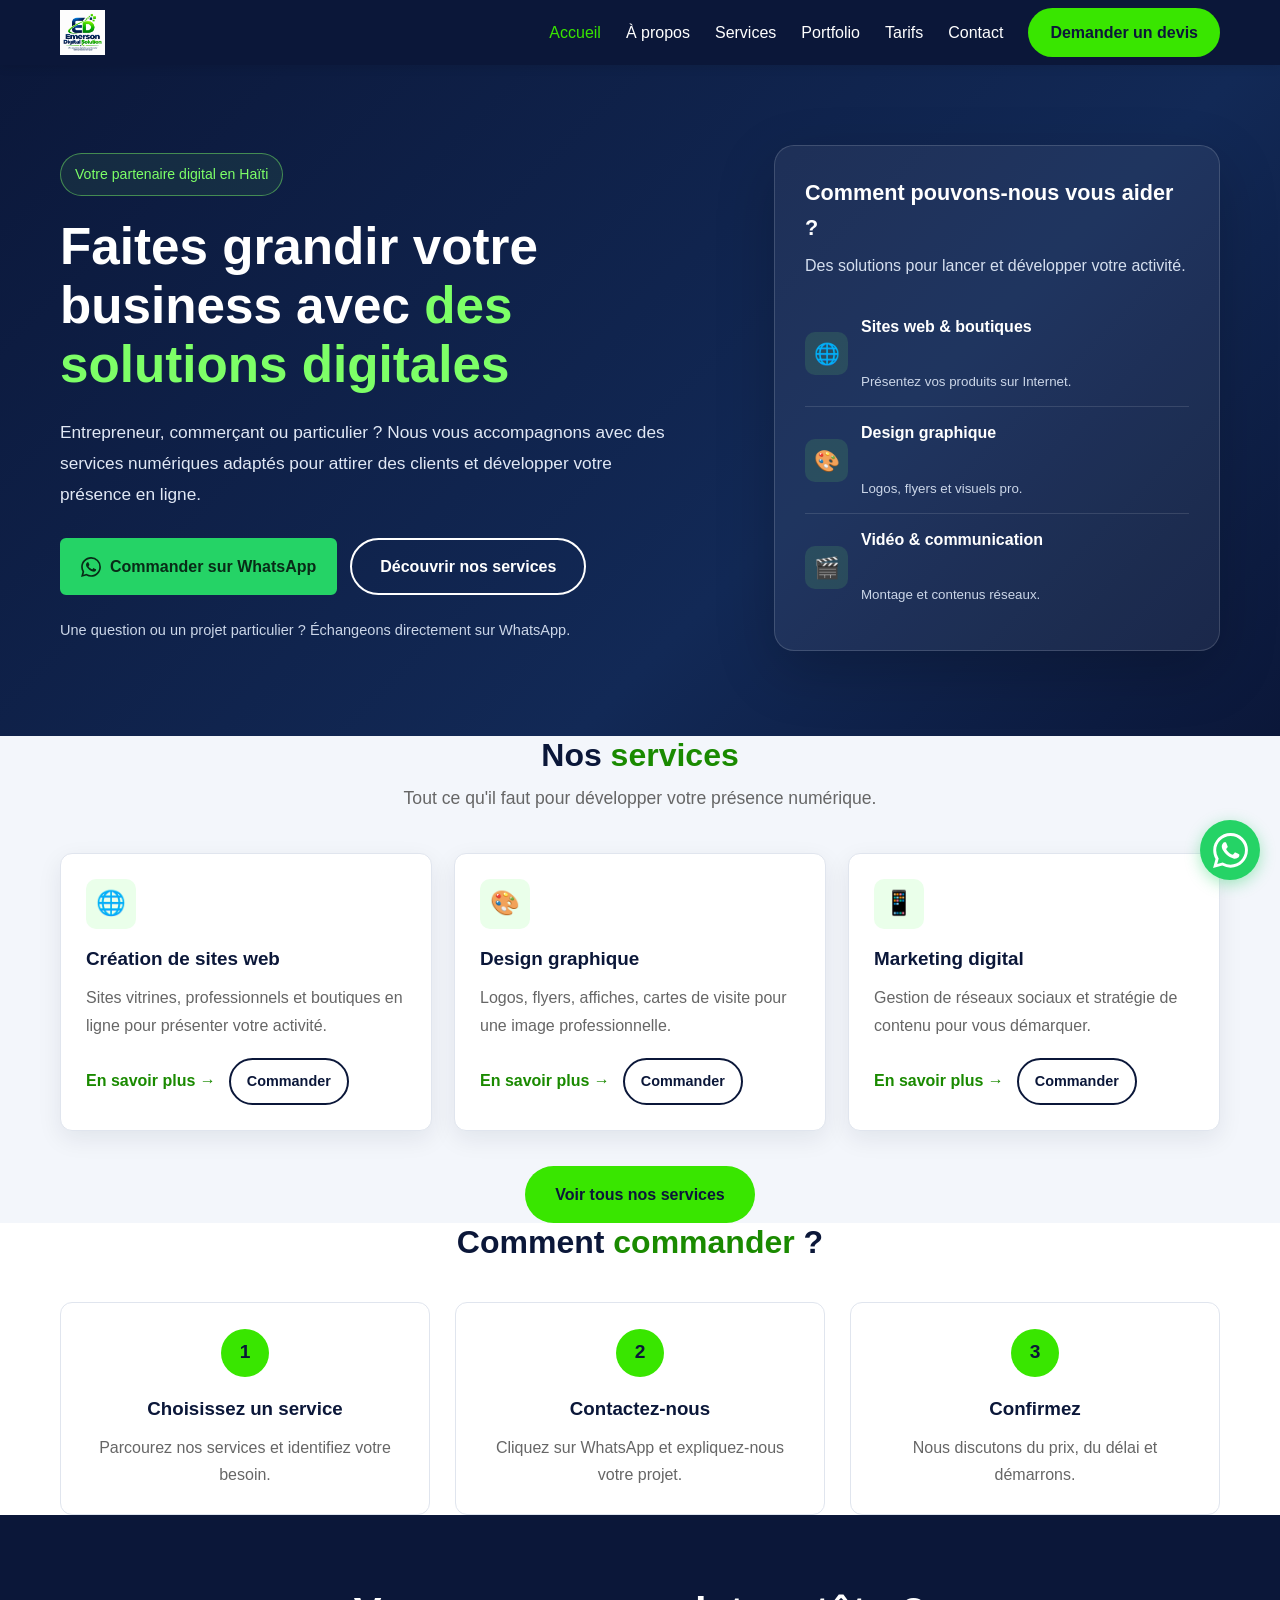
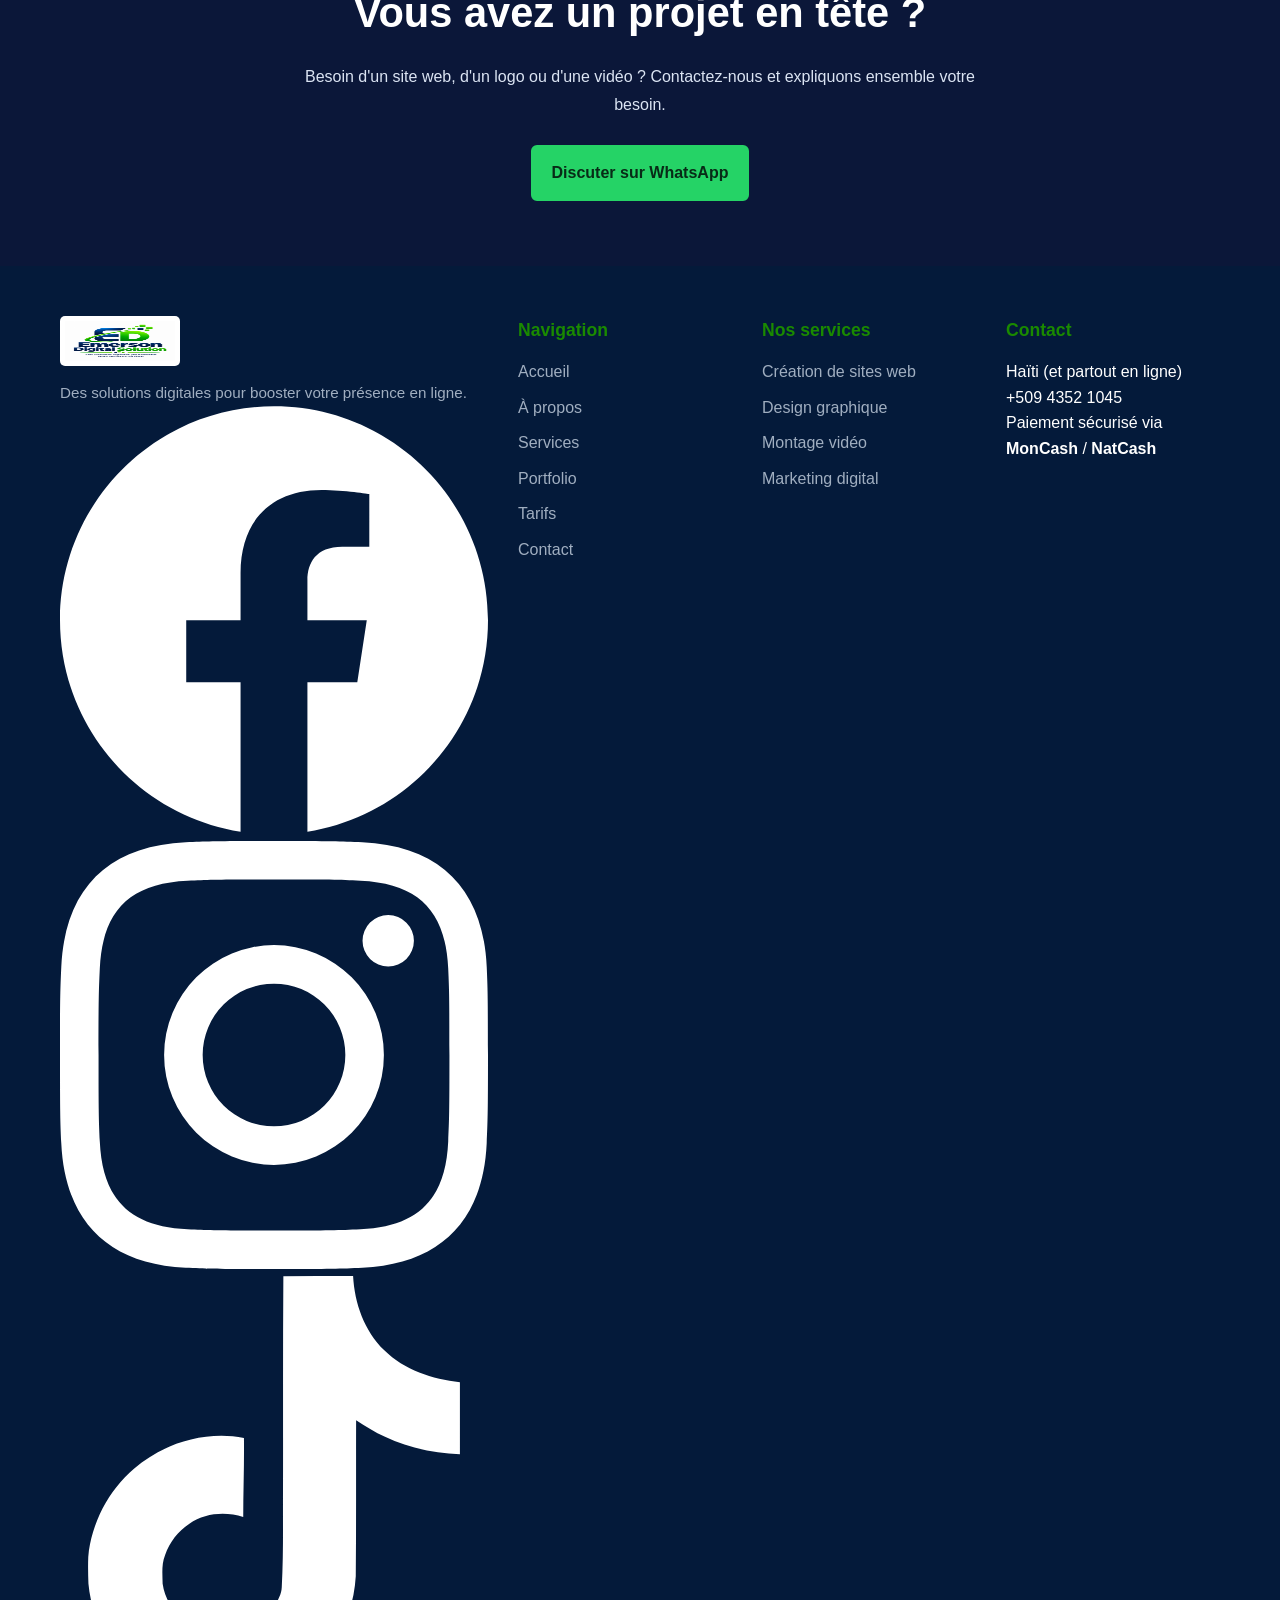
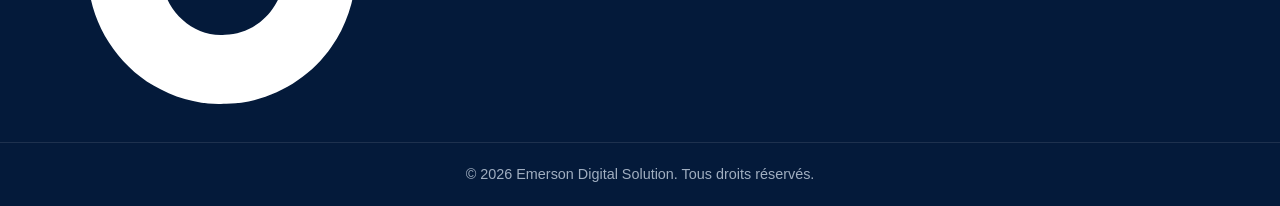
==== commit 9781fa3b: "index.html" ====
--- a/index.html
+++ b/index.html
@@ -6,7 +6,7 @@
     <title>Emerson Digital Solution | Vos solutions digitales en Haïti</title>
     <meta name="description" content="Sites web, design graphique, montage vidéo, marketing digital. Emerson Digital Solution vous accompagne en Haïti. Commandez sur WhatsApp.">
     
-    <!-- SEO & Partage Social (WhatsApp/Facebook) -->
+    <!-- SEO & Partage Social -->
     <meta name="theme-color" content="#0b1739">
     <link rel="canonical" href="https://votredomaine.com/index.html">
     <meta property="og:type" content="website">
@@ -20,36 +20,6 @@
     <link rel="apple-touch-icon" sizes="180x180" href="apple-touch-icon.png">
     
     <link rel="stylesheet" href="style.css">
-    <style>
-        /* Styles spécifiques à l'accueil */
-        .home-hero { padding: 145px 0 85px; background: linear-gradient(135deg, #0b1739 0%, #122956 65%, #0b1739 100%); color: #ffffff; overflow: hidden; }
-        .home-hero .container { display: grid; grid-template-columns: 1.2fr 0.8fr; align-items: center; gap: 45px; }
-        .hero-badge { display: inline-block; color: #7dff67; border: 1px solid rgba(125,255,103,.45); background: rgba(125,255,103,.08); padding: 9px 14px; border-radius: 30px; font-size: .88rem; margin-bottom: 22px; }
-        .home-hero h1 { font-size: clamp(2.2rem, 5vw, 3.8rem); line-height: 1.15; margin: 0 0 22px; color: #ffffff; }
-        .home-hero h1 span { color: #7dff67; }
-        .hero-description { color: #e1e8f5; font-size: 1.08rem; line-height: 1.8; max-width: 620px; margin-bottom: 28px; }
-        .hero-actions { display: flex; flex-wrap: wrap; gap: 13px; margin-bottom: 24px; }
-        .btn-whatsapp { display: inline-flex; align-items: center; justify-content: center; gap: 9px; background: #25D366; color: #082b17; border: 2px solid #25D366; border-radius: 6px; padding: 13px 19px; font-weight: 700; text-decoration: none; transition: transform .2s, background .2s; }
-        .btn-whatsapp:hover { background: #7dff67; border-color: #7dff67; transform: translateY(-2px); }
-        .hero-note { color: #cbd6e8; font-size: .91rem; }
-        .hero-visual { padding: 30px; border: 1px solid rgba(255,255,255,.15); border-radius: 20px; background: rgba(255,255,255,.06); }
-        .hero-visual h2 { font-size: 1.35rem; color: #ffffff; margin-bottom: 8px; }
-        .hero-visual > p { color: #d5dfef; line-height: 1.6; margin-bottom: 22px; }
-        .hero-service { display: flex; align-items: center; gap: 13px; padding: 13px 0; border-bottom: 1px solid rgba(255,255,255,.12); }
-        .hero-service:last-child { border-bottom: none; }
-        .hero-service-icon { display: flex; align-items: center; justify-content: center; width: 43px; height: 43px; border-radius: 10px; background: rgba(125,255,103,.12); font-size: 1.3rem; }
-        .home-section { padding: 75px 0; }
-        .services-home-grid { display: grid; grid-template-columns: repeat(3, minmax(0, 1fr)); gap: 22px; }
-        .home-service-card { display: flex; flex-direction: column; padding: 25px; border: 1px solid #e5eaf2; border-radius: 12px; background: #ffffff; }
-        .home-service-card .service-actions { display: flex; flex-wrap: wrap; gap: 13px; margin-top: auto; padding-top: 15px; }
-        .step-card { text-align: center; padding: 26px 22px; border: 1px solid #e5eaf2; border-radius: 12px; }
-        .step-number { display: flex; align-items: center; justify-content: center; width: 48px; height: 48px; border-radius: 50%; margin: 0 auto 17px; color: #0b1739; background: #7dff67; font-weight: 800; font-size: 1.2rem; }
-        .home-cta { padding: 65px 0; background: #0b1739; color: #ffffff; text-align: center; }
-        .home-cta h2 { color: #ffffff; margin-bottom: 16px; }
-        .home-cta p { color: #dbe4f3; margin-bottom: 25px; max-width: 700px; margin-left: auto; margin-right: auto; }
-        @media (max-width: 900px) { .home-hero .container, .services-home-grid { grid-template-columns: 1fr; } }
-        @media (max-width: 600px) { .hero-actions { flex-direction: column; } .hero-actions .btn, .hero-actions .btn-whatsapp { width: 100%; } }
-    </style>
 </head>
 <body>
     <a href="#main" class="skip-link">Aller au contenu principal</a>
@@ -137,7 +107,7 @@
                 <div class="section-header text-center">
                     <h2 class="section-title">Comment <span class="text-green">commander</span> ?</h2>
                 </div>
-                <div class="grid-3">
+                <div class="steps-grid">
                     <article class="step-card"><div class="step-number">1</div><h3>Choisissez un service</h3><p>Parcourez nos services et identifiez votre besoin.</p></article>
                     <article class="step-card"><div class="step-number">2</div><h3>Contactez-nous</h3><p>Cliquez sur WhatsApp et expliquez-nous votre projet.</p></article>
                     <article class="step-card"><div class="step-number">3</div><h3>Confirmez</h3><p>Nous discutons du prix, du délai et démarrons.</p></article>
@@ -156,20 +126,51 @@
 
     <footer class="footer">
         <div class="container footer-container">
-            <div class="footer-col">
+            <div class="footer-col footer-brand">
                 <img src="logo.png" alt="Logo Emerson Digital Solution" class="footer-logo" width="120" height="36" loading="lazy">
                 <p class="footer-desc">Des solutions digitales pour booster votre présence en ligne.</p>
-                <div style="margin-top: 15px; display: flex; gap: 15px;">
-                    <a href="https://facebook.com/VOTRE_PAGE" target="_blank" rel="noopener noreferrer" aria-label="Facebook" style="color: #fff; font-weight: bold;">FB</a>
-                    <a href="https://instagram.com/VOTRE_PAGE" target="_blank" rel="noopener noreferrer" aria-label="Instagram" style="color: #fff; font-weight: bold;">IG</a>
-                    <a href="https://tiktok.com/@VOTRE_PAGE" target="_blank" rel="noopener noreferrer" aria-label="TikTok" style="color: #fff; font-weight: bold;">TikTok</a>
+                <div class="footer-socials">
+                    <a href="https://www.facebook.com/profile.php?id=61591549331168" target="_blank" rel="noopener noreferrer" aria-label="Suivez-nous sur Facebook">
+                        <svg viewBox="0 0 24 24" fill="currentColor"><path d="M24 12.073c0-6.627-5.373-12-12-12s-12 5.373-12 12c0 5.99 4.388 10.954 10.125 11.854v-8.385H7.078v-3.469h3.047V9.43c0-3.007 1.792-4.669 4.533-4.669 1.312 0 2.686.235 2.686.235v2.953H15.83c-1.491 0-1.956.925-1.956 1.874v2.25h3.328l-.532 3.469h-2.796v8.385C19.612 23.027 24 18.062 24 12.073z"/></svg>
+                    </a>
+                    <a href="https://www.instagram.com/daaremerson" target="_blank" rel="noopener noreferrer" aria-label="Suivez-nous sur Instagram">
+                        <svg viewBox="0 0 24 24" fill="currentColor"><path d="M12 2.163c3.204 0 3.584.012 4.85.07 3.252.148 4.771 1.691 4.919 4.919.058 1.265.069 1.645.069 4.849 0 3.205-.012 3.584-.069 4.849-.149 3.225-1.664 4.771-4.919 4.919-1.266.058-1.644.07-4.85.07-3.204 0-3.584-.012-4.849-.07-3.26-.149-4.771-1.699-4.919-4.92-.058-1.265-.07-1.644-.07-4.849 0-3.204.013-3.583.07-4.849.149-3.227 1.664-4.771 4.919-4.919 1.266-.057 1.645-.069 4.849-.069zM12 0C8.741 0 8.333.014 7.053.072 2.695.272.273 2.69.073 7.052.014 8.333 0 8.741 0 12c0 3.259.014 3.668.072 4.948.2 4.358 2.618 6.78 6.98 6.98C8.333 23.986 8.741 24 12 24c3.259 0 3.668-.014 4.948-.072 4.354-.2 6.782-2.618 6.979-6.98.059-1.28.073-1.689.073-4.948 0-3.259-.014-3.667-.072-4.947-.196-4.354-2.617-6.78-6.979-6.98C15.668.014 15.259 0 12 0zm0 5.838a6.162 6.162 0 100 12.324 6.162 6.162 0 000-12.324zM12 16a4 4 0 110-8 4 4 0 010 8zm6.406-11.845a1.44 1.44 0 100 2.881 1.44 1.44 0 000-2.881z"/></svg>
+                    </a>
+                    <a href="https://www.tiktok.com/@emerson_digital_solution" target="_blank" rel="noopener noreferrer" aria-label="Suivez-nous sur TikTok">
+                        <svg viewBox="0 0 24 24" fill="currentColor"><path d="M12.525.02c1.31-.02 2.61-.01 3.91-.02.08 1.53.63 3.09 1.75 4.17 1.12 1.11 2.7 1.62 4.24 1.79v4.03c-1.44-.05-2.89-.35-4.2-.97-.57-.26-1.1-.59-1.62-.93-.01 2.92.01 5.84-.02 8.75-.08 1.4-.54 2.79-1.35 3.94-1.31 1.92-3.58 3.17-5.91 3.21-1.43.08-2.86-.31-4.08-1.03-2.02-1.19-3.44-3.37-3.65-5.71-.02-.5-.03-1-.01-1.49.18-1.9 1.12-3.72 2.58-4.96 1.66-1.44 3.98-2.13 6.15-1.72.02 1.48-.04 2.96-.04 4.44-.99-.32-2.15-.23-3.02.37-.63.41-1.11 1.04-1.36 1.75-.21.51-.15 1.07-.14 1.61.24 1.64 1.82 3.02 3.5 2.87 1.12-.01 2.19-.66 2.77-1.61.19-.33.4-.67.41-1.06.1-1.79.06-3.57.07-5.36.01-4.03-.01-8.05.02-12.07z"/></svg>
+                    </a>
                 </div>
             </div>
-            <div class="footer-col"><h3>Navigation</h3><ul><li><a href="index.html">Accueil</a></li><li><a href="a-propos.html">À propos</a></li><li><a href="services.html">Services</a></li><li><a href="portfolio.html">Portfolio</a></li><li><a href="tarifs.html">Tarifs</a></li><li><a href="contact.html">Contact</a></li></ul></div>
-            <div class="footer-col"><h3>Nos services</h3><ul><li><a href="services.html">Création de sites web</a></li><li><a href="services.html">Design graphique</a></li><li><a href="services.html">Montage vidéo</a></li><li><a href="services.html">Marketing digital</a></li></ul></div>
-            <div class="footer-col"><h3>Contact</h3><p>Haïti (et partout en ligne)</p><p><a href="https://wa.me/50943521045" target="_blank" rel="noopener noreferrer" class="text-green" style="font-weight: bold; font-size: 1.1rem;">+509 4352 1045</a></p><p style="font-size: 0.85rem; color: #a0aec0; margin-top: 10px;">Paiement sécurisé via<br><strong>MonCash</strong> / <strong>NatCash</strong></p></div>
+            <div class="footer-col">
+                <h3>Navigation</h3>
+                <ul>
+                    <li><a href="index.html">Accueil</a></li>
+                    <li><a href="a-propos.html">À propos</a></li>
+                    <li><a href="services.html">Services</a></li>
+                    <li><a href="portfolio.html">Portfolio</a></li>
+                    <li><a href="tarifs.html">Tarifs</a></li>
+                    <li><a href="contact.html">Contact</a></li>
+                </ul>
+            </div>
+            <div class="footer-col">
+                <h3>Nos services</h3>
+                <ul>
+                    <li><a href="services.html">Création de sites web</a></li>
+                    <li><a href="services.html">Design graphique</a></li>
+                    <li><a href="services.html">Montage vidéo</a></li>
+                    <li><a href="services.html">Marketing digital</a></li>
+                </ul>
+            </div>
+            <div class="footer-col">
+                <h3>Contact</h3>
+                <p>Haïti (et partout en ligne)</p>
+                <p><a href="https://wa.me/50943521045" target="_blank" rel="noopener noreferrer" class="footer-phone">+509 4352 1045</a></p>
+                <p class="footer-payment">Paiement sécurisé via<br><strong>MonCash</strong> / <strong>NatCash</strong></p>
+            </div>
         </div>
-        <div class="footer-bottom text-center"><p>&copy; <span id="year"></span> Emerson Digital Solution. Tous droits réservés.</p></div>
+        <div class="footer-bottom text-center">
+            <p>&copy; <span id="year"></span> Emerson Digital Solution. Tous droits réservés.</p>
+        </div>
     </footer>
 
     <a href="https://wa.me/50943521045?text=Bonjour%2C%20j'aimerais%20discuter%20d'un%20projet." target="_blank" rel="noopener noreferrer" class="whatsapp-float" aria-label="Discuter sur WhatsApp">
--- a/style.css
+++ b/style.css
@@ -3,23 +3,27 @@
    ========================================================================== */
 :root {
     /* Couleurs officielles Emerson Digital Solution */
-    --navy: #062653;
-    --green: #39E600;
+    --navy: #0b1739; /* Navy plus profond, raccord avec le logo */
+    --green: #39E600; /* Vert de marque (pour les fonds) */
+    --green-text: #1a8a00; /* Vert plus foncé pour le TEXTE (Accessibilité) */
     --blue: #0879D9;
     --white: #FFFFFF;
-    
+
     /* Couleurs de support */
-    --bg-light: #F4F7FC; /* Gris très clair bleuté pour les sections */
+    --bg-light: #F4F7FC;
     --text-dark: #333333;
     --text-muted: #666666;
     --border-color: #E0E5EE;
-    
+
     /* Polices et espacements */
     --font-main: -apple-system, BlinkMacSystemFont, "Segoe UI", Roboto, Helvetica, Arial, sans-serif;
     --transition: all 0.3s ease;
     --radius: 12px;
-    --shadow: 0 8px 24px rgba(6, 38, 83, 0.08);
-    --shadow-hover: 0 12px 32px rgba(6, 38, 83, 0.15);
+    --shadow: 0 8px 24px rgba(11, 23, 57, 0.08);
+    --shadow-hover: 0 12px 32px rgba(11, 23, 57, 0.15);
+    
+    /* Hauteur du header pour compenser le position:fixed */
+    --header-height: 65px; 
 }
 
 * {
@@ -31,7 +35,7 @@
 html {
     scroll-behavior: smooth;
     /* Évite que le menu fixe ne cache les titres lors du défilement */
-    scroll-padding-top: 80px; 
+    scroll-padding-top: calc(var(--header-height) + 20px); 
 }
 
 body {
@@ -39,7 +43,7 @@
     color: var(--text-dark);
     background-color: var(--white);
     line-height: 1.6;
-    overflow-x: hidden; /* Empêche le débordement horizontal sur mobile */
+    overflow-x: hidden;
 }
 
 img {
@@ -69,22 +73,24 @@
 }
 
 .text-center { text-align: center; }
-.text-green { color: var(--green); }
+.text-green { color: var(--green-text); } /* Utilise le vert foncé pour le contraste */
 .mt-4 { margin-top: 1.5rem; }
 
 /* Grilles responsives */
-.grid-4, .grid-3 {
+.grid-3, .grid-4 {
     display: grid;
-    grid-template-columns: 1fr; /* 1 colonne par défaut (mobile) */
+    grid-template-columns: 1fr;
     gap: 20px;
 }
 
-/* Boutons */
+/* ==========================================================================
+   BOUTONS
+   ========================================================================== */
 .btn {
     display: inline-flex;
     align-items: center;
     justify-content: center;
-    padding: 14px 28px; /* Taille suffisante pour les doigts sur mobile */
+    padding: 14px 28px;
     border-radius: 50px;
     font-weight: 600;
     font-size: 1rem;
@@ -104,17 +110,6 @@
     transform: translateY(-2px);
 }
 
-.btn-secondary {
-    background-color: transparent;
-    color: var(--white);
-    border-color: var(--white);
-}
-
-.btn-secondary:hover {
-    background-color: var(--white);
-    color: var(--navy);
-}
-
 .btn-outline {
     background-color: transparent;
     color: var(--navy);
@@ -127,10 +122,10 @@
 }
 
 .btn-text {
-    color: var(--blue);
+    color: var(--green-text);
     font-weight: 600;
-    display: inline-block;
-    margin-top: 10px;
+    display: inline-flex;
+    align-items: center;
 }
 
 .btn-text:hover {
@@ -139,9 +134,32 @@
 }
 
 .btn-block { width: 100%; }
-.btn-sm { padding: 8px 16px; font-size: 0.9rem; }
-
-/* Titres de section */
+.btn-sm { padding: 10px 16px; font-size: 0.9rem; }
+
+/* Bouton Spécifique WhatsApp */
+.btn-whatsapp {
+    display: inline-flex;
+    align-items: center;
+    justify-content: center;
+    gap: 9px;
+    background: #25D366;
+    color: #082b17;
+    border: 2px solid #25D366;
+    border-radius: 6px;
+    padding: 13px 19px;
+    font-weight: 700;
+    text-decoration: none;
+    transition: transform 0.2s, background-color 0.2s;
+}
+.btn-whatsapp:hover {
+    background: #7dff67;
+    border-color: #7dff67;
+    transform: translateY(-2px);
+}
+
+/* ==========================================================================
+   TITRES DE SECTION
+   ========================================================================== */
 .section {
     padding: 60px 0;
 }
@@ -155,6 +173,7 @@
     color: var(--navy);
     margin-bottom: 10px;
     line-height: 1.2;
+    text-wrap: balance;
 }
 
 .section-subtitle {
@@ -172,10 +191,12 @@
     top: 0;
     left: 0;
     width: 100%;
+    height: var(--header-height);
     background-color: var(--navy);
     z-index: 1000;
     box-shadow: 0 2px 10px rgba(0,0,0,0.1);
-    padding: 10px 0;
+    display: flex;
+    align-items: center;
 }
 
 .header-container {
@@ -184,16 +205,17 @@
     align-items: center;
 }
 
+/* Logo : on a retiré la boîte blanche */
 .logo-link {
     display: flex;
     align-items: center;
-    background-color: var(--white);
-    padding: 5px;
-    border-radius: 8px;
+    background-color: transparent;
+    padding: 0;
+    border-radius: 0;
 }
 
 .logo-img {
-    height: 45px; /* Ajuste la taille du logo */
+    height: 45px;
     width: auto;
     object-fit: contain;
 }
@@ -202,13 +224,14 @@
 .menu-toggle {
     display: flex;
     flex-direction: column;
-    justify-content: space-around;
+    justify-content: space-between; /* Aligne parfaitement les barres */
     width: 30px;
-    height: 24px;
+    height: 21px; /* 3 lignes de 3px + 2 gaps de 6px */
     background: transparent;
     border: none;
     cursor: pointer;
     z-index: 1001;
+    padding: 0;
 }
 
 .hamburger {
@@ -219,33 +242,33 @@
     transition: var(--transition);
 }
 
-/* Animation du menu burger en croix (X) */
+/* Animation du burger en croix (X) */
 .menu-toggle.active .hamburger:nth-child(1) {
-    transform: translateY(8px) rotate(45deg);
+    transform: translateY(9px) rotate(45deg);
 }
 .menu-toggle.active .hamburger:nth-child(2) {
     opacity: 0;
 }
 .menu-toggle.active .hamburger:nth-child(3) {
-    transform: translateY(-8px) rotate(-45deg);
+    transform: translateY(-9px) rotate(-45deg);
 }
 
 /* Navigation Mobile */
 .nav {
     position: absolute;
-    top: 100%;
+    top: var(--header-height);
     left: 0;
     width: 100%;
     background-color: var(--navy);
-    height: 0;
+    max-height: 0; /* Utilisation de max-height pour l'animation */
     overflow: hidden;
-    transition: height 0.4s ease;
+    transition: max-height 0.4s ease;
 }
 
 .nav.active {
-    height: auto;
-    max-height: 100vh;
+    max-height: calc(100vh - var(--header-height));
     overflow-y: auto;
+    box-shadow: 0 10px 15px rgba(0,0,0,0.2);
 }
 
 .nav-list {
@@ -262,7 +285,7 @@
     display: block;
 }
 
-.nav-link:hover {
+.nav-link:hover, .nav-link[aria-current="page"] {
     color: var(--green);
 }
 
@@ -274,168 +297,115 @@
 }
 
 /* ==========================================================================
-   HERO SECTION (Accueil)
-   ========================================================================== */
-.hero {
-    background: linear-gradient(135deg, var(--navy) 0%, #0a3a7a 100%);
-    color: var(--white);
-    padding: 120px 0 60px; /* Padding top pour compenser le header fixe */
+   HERO SECTION (Page d'accueil)
+   ========================================================================== */
+.home-hero {
+    padding: 145px 0 85px;
+    background: linear-gradient(135deg, var(--navy) 0%, #122956 65%, var(--navy) 100%);
+    color: var(--white);
     overflow: hidden;
 }
 
-.hero-container {
+.home-hero .container {
+    display: grid;
+    grid-template-columns: 1fr;
+    align-items: center;
+    gap: 45px;
+}
+
+.hero-badge {
+    display: inline-block;
+    color: #7dff67;
+    border: 1px solid rgba(125,255,103,.45);
+    background: rgba(125,255,103,.08);
+    padding: 9px 14px;
+    border-radius: 30px;
+    font-size: .88rem;
+    margin-bottom: 22px;
+}
+
+.home-hero h1 {
+    font-size: clamp(2.2rem, 5vw, 3.8rem);
+    line-height: 1.15;
+    margin: 0 0 22px;
+    color: var(--white);
+}
+
+.home-hero h1 span {
+    color: #7dff67;
+}
+
+.hero-description {
+    color: #e1e8f5;
+    font-size: 1.08rem;
+    line-height: 1.8;
+    max-width: 620px;
+    margin-bottom: 28px;
+}
+
+.hero-actions {
     display: flex;
     flex-direction: column;
-    gap: 40px;
-}
-
-.hero-title {
-    font-size: 2.2rem;
-    line-height: 1.2;
-    margin-bottom: 20px;
-}
-
-.hero-description {
-    font-size: 1.1rem;
-    color: #d1d9e6;
-    margin-bottom: 30px;
-}
-
-.hero-buttons {
-    display: flex;
-    flex-direction: column;
-    gap: 15px;
-}
-
-/* Composition visuelle (Ordinateur & Téléphone en CSS) */
+    gap: 13px;
+    margin-bottom: 24px;
+}
+
+.hero-note {
+    color: #cbd6e8;
+    font-size: .91rem;
+}
+
+/* Visuel du Hero */
 .hero-visual {
-    position: relative;
-    display: flex;
+    padding: 30px;
+    border: 1px solid rgba(255,255,255,.15);
+    border-radius: 20px;
+    background: rgba(255,255,255,.06);
+    box-shadow: 0 20px 60px rgba(0,0,0,.2);
+}
+
+.hero-visual h2 {
+    font-size: 1.35rem;
+    color: var(--white);
+    margin-bottom: 8px;
+}
+
+.hero-visual > p {
+    color: #d5dfef;
+    line-height: 1.6;
+    margin-bottom: 22px;
+}
+
+.hero-service {
+    display: flex;
+    align-items: center;
+    gap: 13px;
+    padding: 13px 0;
+    border-bottom: 1px solid rgba(255,255,255,.12);
+}
+
+.hero-service:last-child {
+    border-bottom: none;
+}
+
+.hero-service-icon {
+    display: flex;
+    align-items: center;
     justify-content: center;
-    align-items: center;
-    min-height: 300px;
-}
-
-.mockup-laptop {
-    width: 85%;
-    max-width: 400px;
-    position: relative;
-    z-index: 2;
-}
-
-.mockup-screen {
-    background: #fff;
-    border: 8px solid #1a1a1a;
-    border-radius: 10px 10px 0 0;
-    aspect-ratio: 16/10;
-    overflow: hidden;
-    display: flex;
-    flex-direction: column;
-}
-
-.mockup-header {
-    height: 20px;
-    background: #e0e0e0;
-    display: flex;
-    align-items: center;
-    padding-left: 10px;
-}
-
-.mockup-body {
-    flex: 1;
-    display: flex;
-    flex-direction: column;
-    align-items: center;
-    justify-content: center;
-    padding: 15px;
-    background: #f9f9f9;
-}
-
-.mockup-logo { height: 30px; margin-bottom: 10px; }
-
-.mockup-lines { width: 80%; display: flex; flex-direction: column; gap: 5px; align-items: center; }
-.mockup-lines .line { height: 6px; background: #ddd; border-radius: 3px; }
-.mockup-lines .long { width: 100%; }
-.mockup-lines .short { width: 60%; }
-
-.mockup-btn {
-    margin-top: 15px;
-    width: 40%;
-    height: 20px;
-    background: var(--green);
-    border-radius: 4px;
-}
-
-.mockup-base {
-    height: 15px;
-    background: #333;
-    border-radius: 0 0 10px 10px;
-    width: 110%;
-    margin-left: -5%;
-    position: relative;
-}
-
-.mockup-base::after {
-    content: '';
-    position: absolute;
-    top: 0; left: 50%;
-    transform: translateX(-50%);
-    width: 15%; height: 5px;
-    background: #555;
-    border-radius: 0 0 5px 5px;
-}
-
-.mockup-phone {
-    position: absolute;
-    right: 0;
-    bottom: -20px;
-    width: 30%;
-    max-width: 120px;
-    background: #1a1a1a;
-    border: 5px solid #1a1a1a;
-    border-radius: 20px;
-    z-index: 3;
-    box-shadow: -5px 5px 15px rgba(0,0,0,0.3);
-}
-
-.mockup-phone-screen {
-    background: #fff;
-    border-radius: 15px;
-    aspect-ratio: 9/19;
-    display: flex;
-    flex-direction: column;
-    align-items: center;
-    justify-content: center;
-    padding: 10px;
-    position: relative;
-}
-
-.phone-notch {
-    position: absolute;
-    top: 0; left: 50%;
-    transform: translateX(-50%);
-    width: 40%; height: 10px;
-    background: #1a1a1a;
-    border-radius: 0 0 8px 8px;
-}
-
-.mockup-logo-small { height: 15px; margin-bottom: 5px; }
-.mockup-phone-screen .line { height: 4px; background: #ddd; margin-bottom: 4px; border-radius: 2px; }
-.mockup-phone-screen .line.long { width: 80%; }
-.mockup-phone-screen .line.short { width: 50%; }
-.mockup-btn-small { margin-top: 10px; width: 70%; height: 10px; background: var(--green); border-radius: 2px; }
-
-/* ==========================================================================
-   SERVICES RAPIDES & CARTES
-   ========================================================================== */
-.quick-services {
-    padding: 40px 0;
-    background-color: var(--bg-light);
-    margin-top: -30px;
-    position: relative;
-    z-index: 10;
-}
-
+    flex-shrink: 0;
+    width: 43px;
+    height: 43px;
+    border-radius: 10px;
+    background: rgba(125,255,103,.12);
+    font-size: 1.3rem;
+}
+
+.hero-service strong { display: block; color: var(--white); margin-bottom: 3px; }
+.hero-service small { color: #cbd6e8; line-height: 1.5; }
+
+/* ==========================================================================
+   CARTES ET SERVICES
+   ========================================================================== */
 .card {
     background: var(--white);
     border-radius: var(--radius);
@@ -450,86 +420,76 @@
     transform: translateY(-5px);
 }
 
+/* Grille Services Accueil */
+.services-home-grid {
+    display: grid;
+    grid-template-columns: 1fr;
+    gap: 22px;
+}
+
+.home-service-card {
+    display: flex;
+    flex-direction: column;
+    padding: 25px;
+    border: 1px solid var(--border-color);
+    border-radius: var(--radius);
+    background: var(--white);
+    box-shadow: var(--shadow);
+}
+
+.home-service-card h3 {
+    margin-bottom: 10px;
+    color: var(--navy);
+    font-size: 1.18rem;
+}
+
+.home-service-card p {
+    color: var(--text-muted);
+    line-height: 1.75;
+    margin-bottom: 18px;
+}
+
+.home-service-card .service-actions {
+    display: flex;
+    flex-wrap: wrap;
+    align-items: center;
+    gap: 13px;
+    margin-top: auto;
+}
+
+/* Page Services (Détaillés) */
+.services-section {
+    background-color: var(--bg-light);
+}
+
+.service-detail-card {
+    display: flex;
+    flex-direction: column;
+}
+
 .icon-wrapper {
     width: 60px;
     height: 60px;
     background: rgba(57, 230, 0, 0.1);
-    color: var(--green);
+    color: var(--green-text);
     border-radius: 50%;
     display: flex;
     align-items: center;
     justify-content: center;
-    margin: 0 auto 20px;
-}
-
-.icon-wrapper svg {
-    width: 30px;
-    height: 30px;
-}
-
-.service-card h3 {
+    margin-bottom: 20px;
+}
+
+.icon-wrapper svg { width: 30px; height: 30px; }
+
+.service-detail-card h2 {
     color: var(--navy);
-    margin-bottom: 10px;
+    margin-bottom: 15px;
     font-size: 1.3rem;
-}
-
-.service-card p {
-    color: var(--text-muted);
-    font-size: 0.95rem;
-    margin-bottom: 15px;
-}
-
-/* ==========================================================================
-   À PROPOS & VALEURS
-   ========================================================================== */
-.a-propos {
-    background-color: var(--white);
-}
-
-.about-content {
-    max-width: 800px;
-    margin: 0 auto 40px;
-    text-align: center;
-    font-size: 1.1rem;
-    color: var(--text-muted);
-}
-
-.about-content p {
-    margin-bottom: 15px;
-}
-
-.value-card {
-    background: var(--bg-light);
-    padding: 20px;
-    border-radius: var(--radius);
-    border-left: 4px solid var(--green);
-}
-
-.value-card h3 {
-    color: var(--navy);
-    font-size: 1.2rem;
-    margin-bottom: 8px;
-}
-
-/* ==========================================================================
-   SERVICES DÉTAILLÉS
-   ========================================================================== */
-.services-section {
-    background-color: var(--bg-light);
-}
-
-.service-detail-card {
-    display: flex;
-    flex-direction: column;
-}
-
-.service-detail-card .icon-wrapper {
-    margin: 0 0 15px 0; /* Aligné à gauche pour les détails */
 }
 
 .service-list {
     margin: 15px 0 25px;
-    flex-grow: 1; /* Pousse le bouton vers le bas */
+    flex-grow: 1;
 }
 
 .service-list li {
@@ -543,125 +503,43 @@
     content: '✓';
     position: absolute;
     left: 0;
-    color: var(--green);
+    color: var(--green-text);
     font-weight: bold;
 }
 
 /* ==========================================================================
-   PORTFOLIO
-   ========================================================================== */
-.portfolio-filters {
-    display: flex;
-    flex-wrap: wrap;
-    justify-content: center;
-    gap: 10px;
-    margin-bottom: 30px;
-}
-
-.filter-btn {
-    padding: 10px 20px;
-    background: var(--white);
-    border: 1px solid var(--border-color);
-    border-radius: 50px;
-    color: var(--text-muted);
-    cursor: pointer;
-    font-weight: 500;
-    transition: var(--transition);
-}
-
-.filter-btn.active, .filter-btn:hover {
-    background: var(--navy);
-    color: var(--white);
-    border-color: var(--navy);
-}
-
-.portfolio-grid {
+   ÉTAPES (Comment commander)
+   ========================================================================== */
+.steps-grid {
     display: grid;
     grid-template-columns: 1fr;
     gap: 25px;
 }
 
-.portfolio-item {
+.step-card {
+    text-align: center;
+    padding: 26px 22px;
+    border: 1px solid var(--border-color);
+    border-radius: var(--radius);
     background: var(--white);
-    border-radius: var(--radius);
-    overflow: hidden;
-    box-shadow: var(--shadow);
-    transition: var(--transition);
-}
-
-.portfolio-item.hide {
-    display: none; /* Utilisé par le JS pour filtrer */
-}
-
-.portfolio-img-placeholder {
-    height: 200px;
+}
+
+.step-number {
     display: flex;
     align-items: center;
     justify-content: center;
-    color: var(--white);
-    font-weight: bold;
+    width: 48px;
+    height: 48px;
+    border-radius: 50%;
+    margin: 0 auto 17px;
+    color: var(--navy);
+    background: var(--green);
+    font-weight: 800;
     font-size: 1.2rem;
 }
 
-.bg-navy { background: var(--navy); }
-.bg-green { background: var(--green); color: var(--navy); }
-.bg-blue { background: var(--blue); }
-
-.portfolio-info {
-    padding: 20px;
-}
-
-.portfolio-cat {
-    font-size: 0.8rem;
-    text-transform: uppercase;
-    color: var(--blue);
-    font-weight: 700;
-    letter-spacing: 1px;
-}
-
-.portfolio-info h3 {
-    color: var(--navy);
-    margin: 5px 0 10px;
-}
-
-.portfolio-info p {
-    color: var(--text-muted);
-    font-size: 0.95rem;
-    margin-bottom: 15px;
-}
-
-/* Modale (Popup détails portfolio) */
-.modal {
-    display: none;
-    position: fixed;
-    top: 0; left: 0; width: 100%; height: 100%;
-    background: rgba(6, 38, 83, 0.8);
-    z-index: 2000;
-    align-items: center;
-    justify-content: center;
-    padding: 20px;
-}
-
-.modal.active {
-    display: flex;
-}
-
-.modal-content {
-    background: var(--white);
-    padding: 30px;
-    border-radius: var(--radius);
-    max-width: 500px;
-    width: 100%;
-    position: relative;
-}
-
-.close-modal {
-    position: absolute;
-    top: 10px; right: 15px;
-    font-size: 2rem;
-    cursor: pointer;
-    color: var(--text-muted);
-}
+.step-card h3 { color: var(--navy); margin-bottom: 10px; }
+.step-card p { color: var(--text-muted); line-height: 1.7; }
 
 /* ==========================================================================
    TARIFS
@@ -695,7 +573,7 @@
     display: block;
     font-size: 2.5rem;
     font-weight: 800;
-    color: var(--green);
+    color: var(--green-text);
     line-height: 1.2;
 }
 
@@ -720,6 +598,7 @@
    ========================================================================== */
 .contact-section {
     background: var(--bg-light);
+    min-height: 80vh;
 }
 
 .contact-wrapper {
@@ -759,7 +638,7 @@
 .form-group select:focus,
 .form-group textarea:focus {
     outline: none;
-    border-color: var(--green);
+    border-color: var(--green-text);
     background-color: var(--white);
     box-shadow: 0 0 0 3px rgba(57, 230, 0, 0.2);
 }
@@ -772,10 +651,33 @@
 }
 
 /* ==========================================================================
+   CTA FINAL (Bandeau sombre en bas de page)
+   ========================================================================== */
+.home-cta {
+    padding: 65px 0;
+    background: var(--navy);
+    color: var(--white);
+    text-align: center;
+}
+
+.home-cta h2 {
+    color: var(--white);
+    font-size: clamp(1.8rem, 4vw, 2.6rem);
+    margin-bottom: 16px;
+}
+
+.home-cta p {
+    color: #dbe4f3;
+    line-height: 1.8;
+    max-width: 700px;
+    margin: 0 auto 25px;
+}
+
+/* ==========================================================================
    FOOTER
    ========================================================================== */
 .footer {
-    background-color: #041a3a; /* Bleu marine plus sombre */
+    background-color: #041a3a;
     color: var(--white);
     padding: 50px 0 20px;
 }
@@ -800,8 +702,8 @@
     font-size: 0.95rem;
 }
 
-.footer-col h4 {
-    color: var(--green);
+.footer-col h3 {
+    color: var(--green-text); /* Vert lisible */
     margin-bottom: 15px;
     font-size: 1.1rem;
 }
@@ -864,43 +766,75 @@
 }
 
 /* ==========================================================================
+   ACCESSIBILITÉ (Lien d'évitement, Focus, Animations)
+   ========================================================================== */
+.skip-link {
+    position: absolute;
+    left: -9999px;
+    top: 0;
+    background: var(--navy);
+    color: var(--white);
+    padding: 12px 18px;
+    z-index: 9999;
+    border-radius: 0 0 8px 0;
+}
+.skip-link:focus {
+    left: 10px;
+    top: 10px;
+    border-radius: 8px;
+}
+
+:focus-visible {
+    outline: 3px solid var(--green-text);
+    outline-offset: 3px;
+    border-radius: 4px;
+}
+
+@media (prefers-reduced-motion: reduce) {
+    *, *::before, *::after {
+        animation-duration: 0.01ms !important;
+        animation-iteration-count: 1 !important;
+        transition-duration: 0.01ms !important;
+        scroll-behavior: auto !important;
+    }
+}
+
+/* ==========================================================================
    MEDIA QUERIES (Tablette et Ordinateur)
    ========================================================================== */
 
 /* Tablettes (à partir de 768px) */
 @media (min-width: 768px) {
-    .grid-4 { grid-template-columns: repeat(2, 1fr); }
-    .grid-3 { grid-template-columns: repeat(2, 1fr); }
+    .grid-3, .grid-4, .services-home-grid, .steps-grid { 
+        grid-template-columns: repeat(2, 1fr); 
+    }
     .footer-container { grid-template-columns: repeat(2, 1fr); }
-    
-    .hero-title { font-size: 2.8rem; }
-    .hero-buttons { flex-direction: row; }
-    
-    .portfolio-grid { grid-template-columns: repeat(2, 1fr); }
+    .hero-actions { flex-direction: row; }
+    .home-hero h1 { font-size: 2.8rem; }
 }
 
 /* Ordinateurs de bureau (à partir de 1024px) */
 @media (min-width: 1024px) {
     /* Navigation classique horizontale */
     .menu-toggle { display: none; }
-    
+
     .nav {
         position: static;
-        height: auto;
+        max-height: none;
         background: transparent;
         width: auto;
         overflow: visible;
     }
-    
+
     .nav-list {
         flex-direction: row;
         align-items: center;
         gap: 25px;
         padding: 0;
     }
-    
+
     .nav-link { font-size: 1rem; }
-    
+
     .nav-cta {
         margin-top: 0;
         padding: 10px 20px;
@@ -908,57 +842,23 @@
     }
 
     /* Section Hero en 2 colonnes */
-    .hero-container {
-        flex-direction: row;
-        align-items: center;
-        justify-content: space-between;
+    .home-hero .container {
+        grid-template-columns: 1.2fr 0.8fr;
     }
-    
-    .hero-content { flex: 1; padding-right: 40px; }
-    .hero-visual { flex: 1; min-height: 400px; }
-    .hero-title { font-size: 3.2rem; }
-    
+
+    .home-hero h1 { font-size: 3.2rem; }
+
     /* Grilles complètes */
-    .grid-4 { grid-template-columns: repeat(4, 1fr); }
-    .grid-3 { grid-template-columns: repeat(3, 1fr); }
-    .portfolio-grid { grid-template-columns: repeat(3, 1fr); }
+    .grid-4, .pricing-grid { grid-template-columns: repeat(4, 1fr); }
+    .grid-3, .services-home-grid, .steps-grid { grid-template-columns: repeat(3, 1fr); }
     .footer-container { grid-template-columns: 2fr 1fr 1fr 1fr; }
-    
+
     .section { padding: 80px 0; }
 }
 
-/* ==========================================================================
-   ACCESSIBILITÉ (Réduction des animations)
-   ========================================================================== */
-@media (prefers-reduced-motion: reduce) {
-    *,
-    *::before,
-    *::after {
-        animation-duration: 0.01ms !important;
-        animation-iteration-count: 1 !important;
-        transition-duration: 0.01ms !important;
-        scroll-behavior: auto !important;
-    }
-}
-
-/* ==========================================================================
-   ANIMATIONS AU DÉFILEMENT (Géré par le JS)
-   ========================================================================== */
-.fade-in-element {
-    opacity: 0;
-    transform: translateY(30px);
-    transition: opacity 0.6s ease-out, transform 0.6s ease-out;
-}
-
-.fade-in-element.visible {
-    opacity: 1;
-    transform: translateY(0);
-}
-
-.portfolio-img {
-    width: 100%;
-    height: 200px;
-    object-fit: cover; /* L'image remplit la carte sans se déformer */
-    border-radius: var(--radius) var(--radius) 0 0;
-}
-
+/* Ajustement pour les écrans très petits */
+@media (max-width: 600px) {
+    .home-hero { padding: 115px 0 55px; }
+    .home-hero h1 { font-size: 2.15rem; }
+    .hero-actions .btn, .hero-actions .btn-whatsapp { width: 100%; }
+}
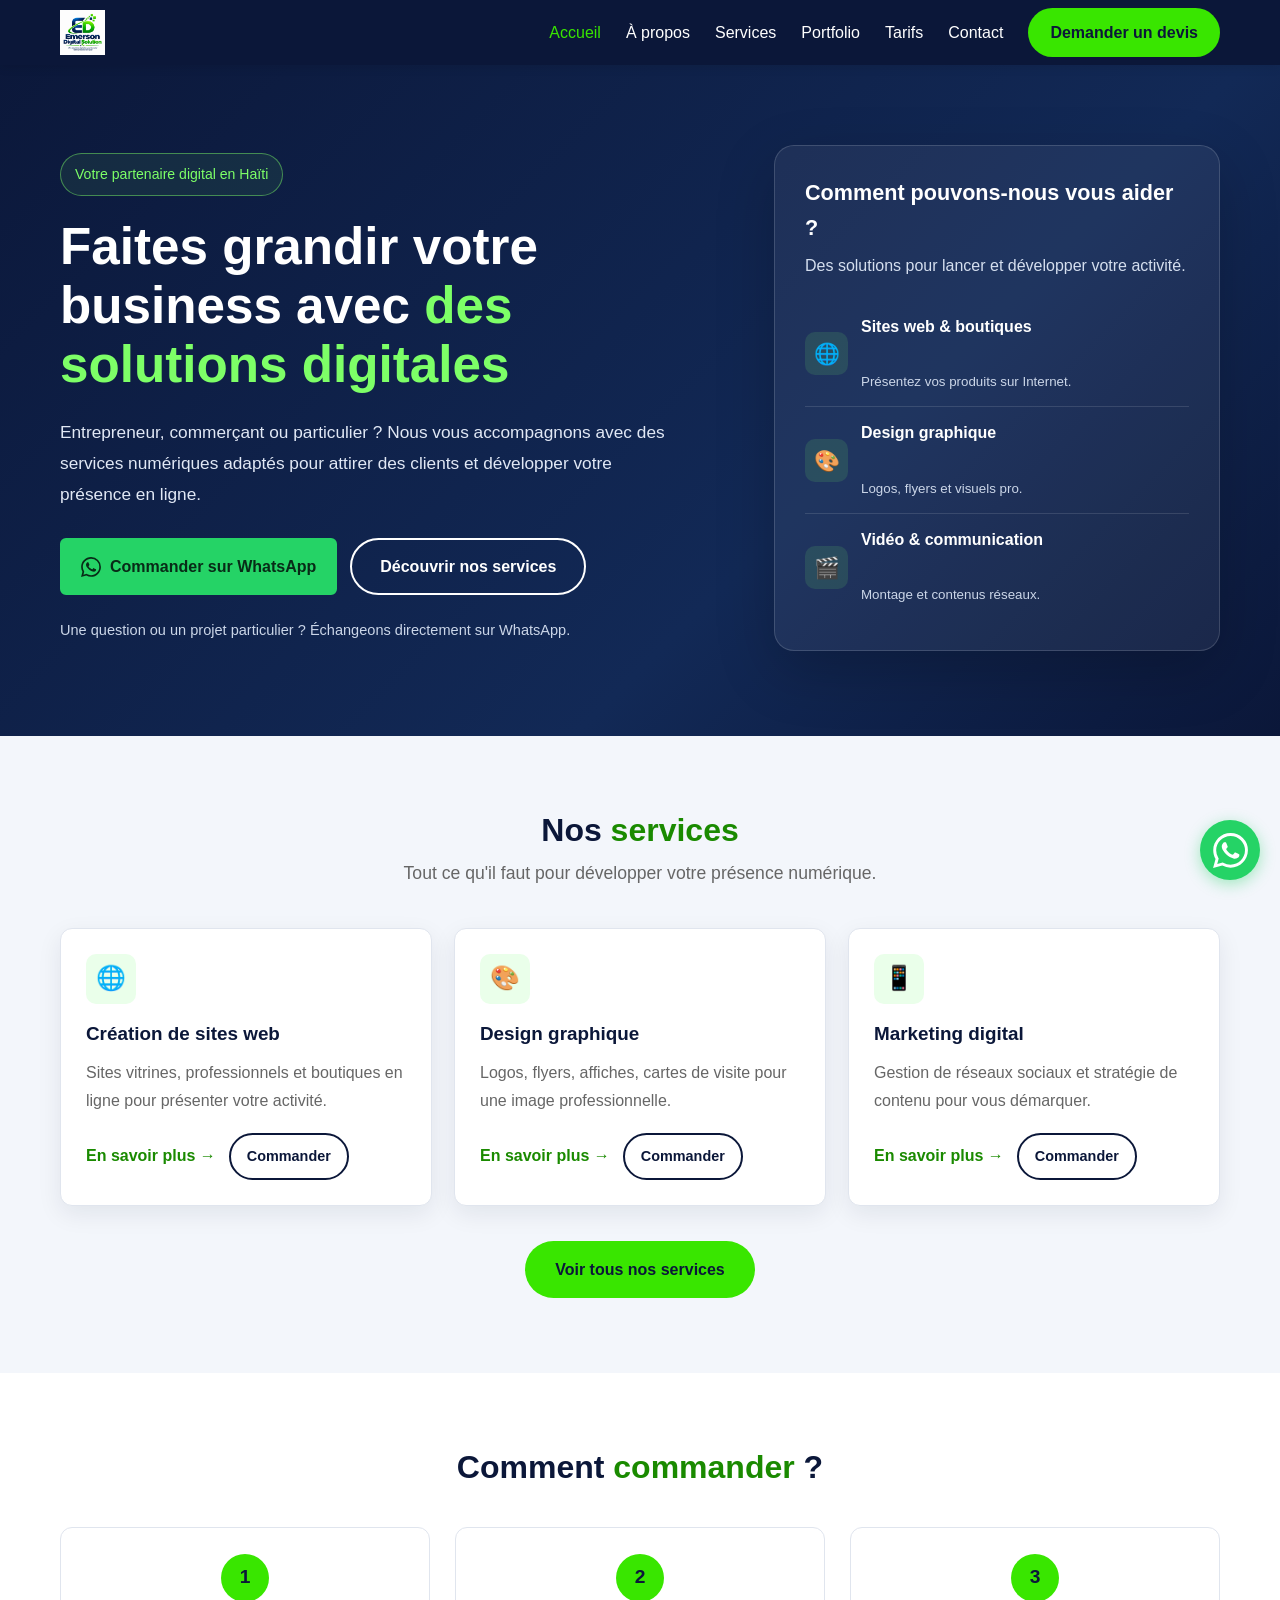
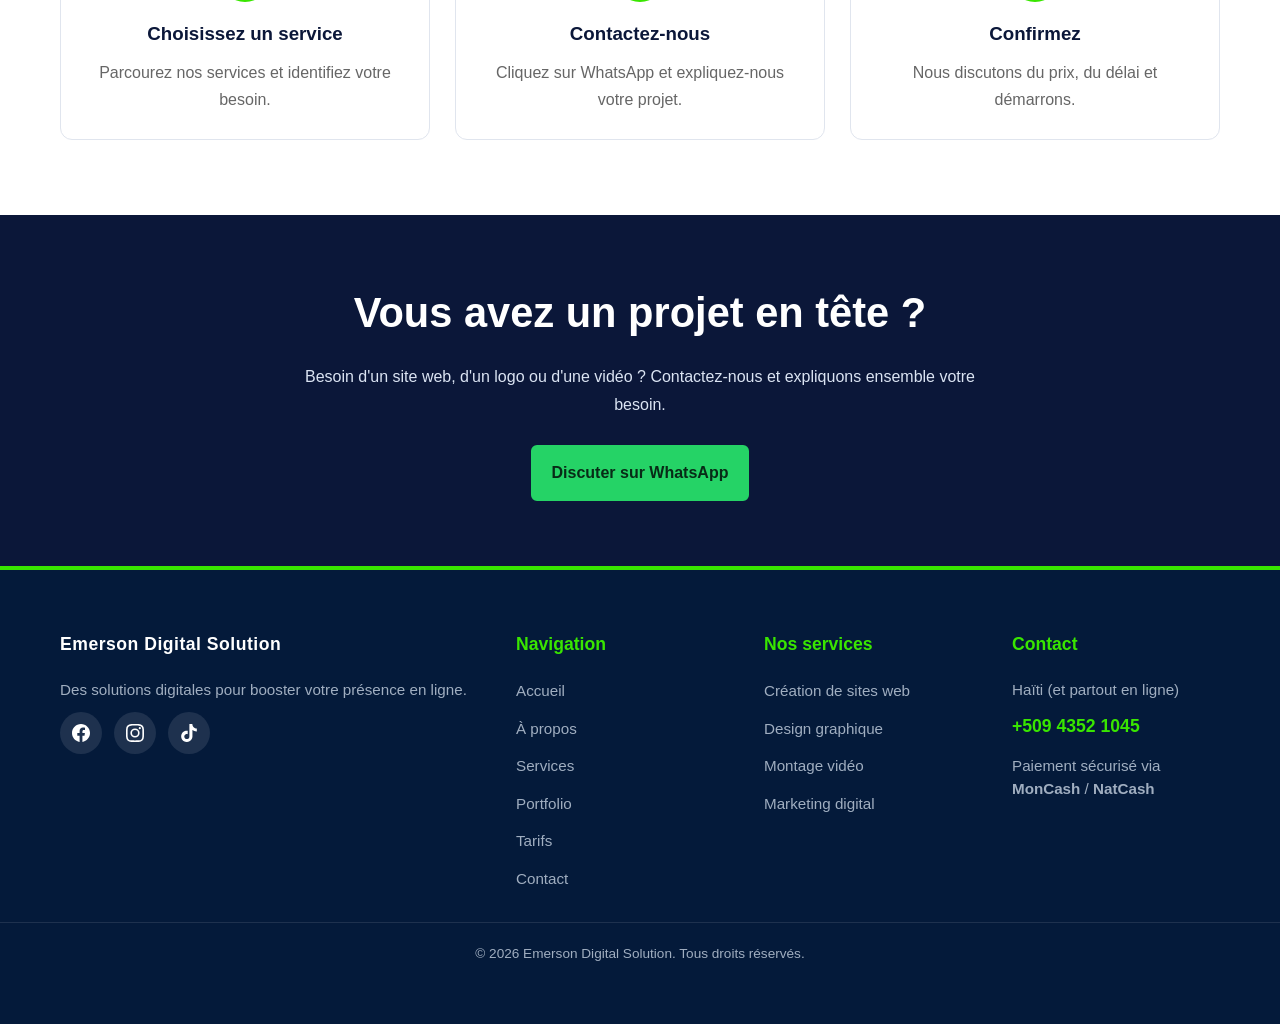
==== commit b0e19c3d: "index.html" ====
--- a/index.html
+++ b/index.html
@@ -6,7 +6,6 @@
     <title>Emerson Digital Solution | Vos solutions digitales en Haïti</title>
     <meta name="description" content="Sites web, design graphique, montage vidéo, marketing digital. Emerson Digital Solution vous accompagne en Haïti. Commandez sur WhatsApp.">
     
-    <!-- SEO & Partage Social -->
     <meta name="theme-color" content="#0b1739">
     <link rel="canonical" href="https://votredomaine.com/index.html">
     <meta property="og:type" content="website">
@@ -14,7 +13,6 @@
     <meta property="og:description" content="Faites grandir votre business avec des solutions digitales adaptées. Commandez directement sur WhatsApp.">
     <meta property="og:image" content="https://votredomaine.com/site-web.jpg">
     
-    <!-- Favicon -->
     <link rel="icon" type="image/png" sizes="32x32" href="favicon-32.png">
     <link rel="icon" type="image/png" sizes="16x16" href="favicon-16.png">
     <link rel="apple-touch-icon" sizes="180x180" href="apple-touch-icon.png">
@@ -72,7 +70,7 @@
             </div>
         </section>
 
-        <section class="home-section" style="background: #f3f6fb;">
+        <section class="home-section" style="background: #f3f6fb; padding: 75px 0;">
             <div class="container">
                 <div class="section-header text-center">
                     <h2 class="section-title">Nos <span class="text-green">services</span></h2>
@@ -102,7 +100,7 @@
             </div>
         </section>
 
-        <section class="home-section">
+        <section class="home-section" style="padding: 75px 0;">
             <div class="container">
                 <div class="section-header text-center">
                     <h2 class="section-title">Comment <span class="text-green">commander</span> ?</h2>
@@ -127,50 +125,19 @@
     <footer class="footer">
         <div class="container footer-container">
             <div class="footer-col footer-brand">
-                <img src="logo.png" alt="Logo Emerson Digital Solution" class="footer-logo" width="120" height="36" loading="lazy">
+                <h3 class="footer-title">Emerson Digital Solution</h3>
                 <p class="footer-desc">Des solutions digitales pour booster votre présence en ligne.</p>
                 <div class="footer-socials">
-                    <a href="https://www.facebook.com/profile.php?id=61591549331168" target="_blank" rel="noopener noreferrer" aria-label="Suivez-nous sur Facebook">
-                        <svg viewBox="0 0 24 24" fill="currentColor"><path d="M24 12.073c0-6.627-5.373-12-12-12s-12 5.373-12 12c0 5.99 4.388 10.954 10.125 11.854v-8.385H7.078v-3.469h3.047V9.43c0-3.007 1.792-4.669 4.533-4.669 1.312 0 2.686.235 2.686.235v2.953H15.83c-1.491 0-1.956.925-1.956 1.874v2.25h3.328l-.532 3.469h-2.796v8.385C19.612 23.027 24 18.062 24 12.073z"/></svg>
-                    </a>
-                    <a href="https://www.instagram.com/daaremerson" target="_blank" rel="noopener noreferrer" aria-label="Suivez-nous sur Instagram">
-                        <svg viewBox="0 0 24 24" fill="currentColor"><path d="M12 2.163c3.204 0 3.584.012 4.85.07 3.252.148 4.771 1.691 4.919 4.919.058 1.265.069 1.645.069 4.849 0 3.205-.012 3.584-.069 4.849-.149 3.225-1.664 4.771-4.919 4.919-1.266.058-1.644.07-4.85.07-3.204 0-3.584-.012-4.849-.07-3.26-.149-4.771-1.699-4.919-4.92-.058-1.265-.07-1.644-.07-4.849 0-3.204.013-3.583.07-4.849.149-3.227 1.664-4.771 4.919-4.919 1.266-.057 1.645-.069 4.849-.069zM12 0C8.741 0 8.333.014 7.053.072 2.695.272.273 2.69.073 7.052.014 8.333 0 8.741 0 12c0 3.259.014 3.668.072 4.948.2 4.358 2.618 6.78 6.98 6.98C8.333 23.986 8.741 24 12 24c3.259 0 3.668-.014 4.948-.072 4.354-.2 6.782-2.618 6.979-6.98.059-1.28.073-1.689.073-4.948 0-3.259-.014-3.667-.072-4.947-.196-4.354-2.617-6.78-6.979-6.98C15.668.014 15.259 0 12 0zm0 5.838a6.162 6.162 0 100 12.324 6.162 6.162 0 000-12.324zM12 16a4 4 0 110-8 4 4 0 010 8zm6.406-11.845a1.44 1.44 0 100 2.881 1.44 1.44 0 000-2.881z"/></svg>
-                    </a>
-                    <a href="https://www.tiktok.com/@emerson_digital_solution" target="_blank" rel="noopener noreferrer" aria-label="Suivez-nous sur TikTok">
-                        <svg viewBox="0 0 24 24" fill="currentColor"><path d="M12.525.02c1.31-.02 2.61-.01 3.91-.02.08 1.53.63 3.09 1.75 4.17 1.12 1.11 2.7 1.62 4.24 1.79v4.03c-1.44-.05-2.89-.35-4.2-.97-.57-.26-1.1-.59-1.62-.93-.01 2.92.01 5.84-.02 8.75-.08 1.4-.54 2.79-1.35 3.94-1.31 1.92-3.58 3.17-5.91 3.21-1.43.08-2.86-.31-4.08-1.03-2.02-1.19-3.44-3.37-3.65-5.71-.02-.5-.03-1-.01-1.49.18-1.9 1.12-3.72 2.58-4.96 1.66-1.44 3.98-2.13 6.15-1.72.02 1.48-.04 2.96-.04 4.44-.99-.32-2.15-.23-3.02.37-.63.41-1.11 1.04-1.36 1.75-.21.51-.15 1.07-.14 1.61.24 1.64 1.82 3.02 3.5 2.87 1.12-.01 2.19-.66 2.77-1.61.19-.33.4-.67.41-1.06.1-1.79.06-3.57.07-5.36.01-4.03-.01-8.05.02-12.07z"/></svg>
-                    </a>
+                    <a href="https://www.facebook.com/profile.php?id=61591549331168" target="_blank" rel="noopener noreferrer" aria-label="Suivez-nous sur Facebook"><svg viewBox="0 0 24 24" fill="currentColor"><path d="M24 12.073c0-6.627-5.373-12-12-12s-12 5.373-12 12c0 5.99 4.388 10.954 10.125 11.854v-8.385H7.078v-3.469h3.047V9.43c0-3.007 1.792-4.669 4.533-4.669 1.312 0 2.686.235 2.686.235v2.953H15.83c-1.491 0-1.956.925-1.956 1.874v2.25h3.328l-.532 3.469h-2.796v8.385C19.612 23.027 24 18.062 24 12.073z"/></svg></a>
+                    <a href="https://www.instagram.com/daaremerson" target="_blank" rel="noopener noreferrer" aria-label="Suivez-nous sur Instagram"><svg viewBox="0 0 24 24" fill="currentColor"><path d="M12 2.163c3.204 0 3.584.012 4.85.07 3.252.148 4.771 1.691 4.919 4.919.058 1.265.069 1.645.069 4.849 0 3.205-.012 3.584-.069 4.849-.149 3.225-1.664 4.771-4.919 4.919-1.266.058-1.644.07-4.85.07-3.204 0-3.584-.012-4.849-.07-3.26-.149-4.771-1.699-4.919-4.92-.058-1.265-.07-1.644-.07-4.849 0-3.204.013-3.583.07-4.849.149-3.227 1.664-4.771 4.919-4.919 1.266-.057 1.645-.069 4.849-.069zM12 0C8.741 0 8.333.014 7.053.072 2.695.272.273 2.69.073 7.052.014 8.333 0 8.741 0 12c0 3.259.014 3.668.072 4.948.2 4.358 2.618 6.78 6.98 6.98C8.333 23.986 8.741 24 12 24c3.259 0 3.668-.014 4.948-.072 4.354-.2 6.782-2.618 6.979-6.98.059-1.28.073-1.689.073-4.948 0-3.259-.014-3.667-.072-4.947-.196-4.354-2.617-6.78-6.979-6.98C15.668.014 15.259 0 12 0zm0 5.838a6.162 6.162 0 100 12.324 6.162 6.162 0 000-12.324zM12 16a4 4 0 110-8 4 4 0 010 8zm6.406-11.845a1.44 1.44 0 100 2.881 1.44 1.44 0 000-2.881z"/></svg></a>
+                    <a href="https://www.tiktok.com/@emerson_digital_solution" target="_blank" rel="noopener noreferrer" aria-label="Suivez-nous sur TikTok"><svg viewBox="0 0 24 24" fill="currentColor"><path d="M12.525.02c1.31-.02 2.61-.01 3.91-.02.08 1.53.63 3.09 1.75 4.17 1.12 1.11 2.7 1.62 4.24 1.79v4.03c-1.44-.05-2.89-.35-4.2-.97-.57-.26-1.1-.59-1.62-.93-.01 2.92.01 5.84-.02 8.75-.08 1.4-.54 2.79-1.35 3.94-1.31 1.92-3.58 3.17-5.91 3.21-1.43.08-2.86-.31-4.08-1.03-2.02-1.19-3.44-3.37-3.65-5.71-.02-.5-.03-1-.01-1.49.18-1.9 1.12-3.72 2.58-4.96 1.66-1.44 3.98-2.13 6.15-1.72.02 1.48-.04 2.96-.04 4.44-.99-.32-2.15-.23-3.02.37-.63.41-1.11 1.04-1.36 1.75-.21.51-.15 1.07-.14 1.61.24 1.64 1.82 3.02 3.5 2.87 1.12-.01 2.19-.66 2.77-1.61.19-.33.4-.67.41-1.06.1-1.79.06-3.57.07-5.36.01-4.03-.01-8.05.02-12.07z"/></svg></a>
                 </div>
             </div>
-            <div class="footer-col">
-                <h3>Navigation</h3>
-                <ul>
-                    <li><a href="index.html">Accueil</a></li>
-                    <li><a href="a-propos.html">À propos</a></li>
-                    <li><a href="services.html">Services</a></li>
-                    <li><a href="portfolio.html">Portfolio</a></li>
-                    <li><a href="tarifs.html">Tarifs</a></li>
-                    <li><a href="contact.html">Contact</a></li>
-                </ul>
-            </div>
-            <div class="footer-col">
-                <h3>Nos services</h3>
-                <ul>
-                    <li><a href="services.html">Création de sites web</a></li>
-                    <li><a href="services.html">Design graphique</a></li>
-                    <li><a href="services.html">Montage vidéo</a></li>
-                    <li><a href="services.html">Marketing digital</a></li>
-                </ul>
-            </div>
-            <div class="footer-col">
-                <h3>Contact</h3>
-                <p>Haïti (et partout en ligne)</p>
-                <p><a href="https://wa.me/50943521045" target="_blank" rel="noopener noreferrer" class="footer-phone">+509 4352 1045</a></p>
-                <p class="footer-payment">Paiement sécurisé via<br><strong>MonCash</strong> / <strong>NatCash</strong></p>
-            </div>
+            <div class="footer-col"><h3>Navigation</h3><ul><li><a href="index.html">Accueil</a></li><li><a href="a-propos.html">À propos</a></li><li><a href="services.html">Services</a></li><li><a href="portfolio.html">Portfolio</a></li><li><a href="tarifs.html">Tarifs</a></li><li><a href="contact.html">Contact</a></li></ul></div>
+            <div class="footer-col"><h3>Nos services</h3><ul><li><a href="services.html">Création de sites web</a></li><li><a href="services.html">Design graphique</a></li><li><a href="services.html">Montage vidéo</a></li><li><a href="services.html">Marketing digital</a></li></ul></div>
+            <div class="footer-col"><h3>Contact</h3><p>Haïti (et partout en ligne)</p><p><a href="https://wa.me/50943521045" target="_blank" rel="noopener noreferrer" class="footer-phone">+509 4352 1045</a></p><p class="footer-payment">Paiement sécurisé via<br><strong>MonCash</strong> / <strong>NatCash</strong></p></div>
         </div>
-        <div class="footer-bottom text-center">
-            <p>&copy; <span id="year"></span> Emerson Digital Solution. Tous droits réservés.</p>
-        </div>
+        <div class="footer-bottom text-center"><p>&copy; <span id="year"></span> Emerson Digital Solution. Tous droits réservés.</p></div>
     </footer>
 
     <a href="https://wa.me/50943521045?text=Bonjour%2C%20j'aimerais%20discuter%20d'un%20projet." target="_blank" rel="noopener noreferrer" class="whatsapp-float" aria-label="Discuter sur WhatsApp">
--- a/style.css
+++ b/style.css
@@ -3,8 +3,8 @@
    ========================================================================== */
 :root {
     /* Couleurs officielles Emerson Digital Solution */
-    --navy: #0b1739; /* Navy plus profond, raccord avec le logo */
-    --green: #39E600; /* Vert de marque (pour les fonds) */
+    --navy: #0b1739;
+    --green: #39E600;
     --green-text: #1a8a00; /* Vert plus foncé pour le TEXTE (Accessibilité) */
     --blue: #0879D9;
     --white: #FFFFFF;
@@ -34,7 +34,6 @@
 
 html {
     scroll-behavior: smooth;
-    /* Évite que le menu fixe ne cache les titres lors du défilement */
     scroll-padding-top: calc(var(--header-height) + 20px); 
 }
 
@@ -73,7 +72,7 @@
 }
 
 .text-center { text-align: center; }
-.text-green { color: var(--green-text); } /* Utilise le vert foncé pour le contraste */
+.text-green { color: var(--green-text); }
 .mt-4 { margin-top: 1.5rem; }
 
 /* Grilles responsives */
@@ -205,13 +204,12 @@
     align-items: center;
 }
 
-/* Logo : on a retiré la boîte blanche */
+/* Logo : sans boîte blanche */
 .logo-link {
     display: flex;
     align-items: center;
     background-color: transparent;
     padding: 0;
-    border-radius: 0;
 }
 
 .logo-img {
@@ -224,9 +222,9 @@
 .menu-toggle {
     display: flex;
     flex-direction: column;
-    justify-content: space-between; /* Aligne parfaitement les barres */
+    justify-content: space-between;
     width: 30px;
-    height: 21px; /* 3 lignes de 3px + 2 gaps de 6px */
+    height: 21px;
     background: transparent;
     border: none;
     cursor: pointer;
@@ -243,15 +241,9 @@
 }
 
 /* Animation du burger en croix (X) */
-.menu-toggle.active .hamburger:nth-child(1) {
-    transform: translateY(9px) rotate(45deg);
-}
-.menu-toggle.active .hamburger:nth-child(2) {
-    opacity: 0;
-}
-.menu-toggle.active .hamburger:nth-child(3) {
-    transform: translateY(-9px) rotate(-45deg);
-}
+.menu-toggle.active .hamburger:nth-child(1) { transform: translateY(9px) rotate(45deg); }
+.menu-toggle.active .hamburger:nth-child(2) { opacity: 0; }
+.menu-toggle.active .hamburger:nth-child(3) { transform: translateY(-9px) rotate(-45deg); }
 
 /* Navigation Mobile */
 .nav {
@@ -260,7 +252,7 @@
     left: 0;
     width: 100%;
     background-color: var(--navy);
-    max-height: 0; /* Utilisation de max-height pour l'animation */
+    max-height: 0;
     overflow: hidden;
     transition: max-height 0.4s ease;
 }
@@ -331,9 +323,7 @@
     color: var(--white);
 }
 
-.home-hero h1 span {
-    color: #7dff67;
-}
+.home-hero h1 span { color: #7dff67; }
 
 .hero-description {
     color: #e1e8f5;
@@ -350,12 +340,8 @@
     margin-bottom: 24px;
 }
 
-.hero-note {
-    color: #cbd6e8;
-    font-size: .91rem;
-}
-
-/* Visuel du Hero */
+.hero-note { color: #cbd6e8; font-size: .91rem; }
+
 .hero-visual {
     padding: 30px;
     border: 1px solid rgba(255,255,255,.15);
@@ -364,17 +350,8 @@
     box-shadow: 0 20px 60px rgba(0,0,0,.2);
 }
 
-.hero-visual h2 {
-    font-size: 1.35rem;
-    color: var(--white);
-    margin-bottom: 8px;
-}
-
-.hero-visual > p {
-    color: #d5dfef;
-    line-height: 1.6;
-    margin-bottom: 22px;
-}
+.hero-visual h2 { font-size: 1.35rem; color: var(--white); margin-bottom: 8px; }
+.hero-visual > p { color: #d5dfef; line-height: 1.6; margin-bottom: 22px; }
 
 .hero-service {
     display: flex;
@@ -383,23 +360,18 @@
     padding: 13px 0;
     border-bottom: 1px solid rgba(255,255,255,.12);
 }
-
-.hero-service:last-child {
-    border-bottom: none;
-}
+.hero-service:last-child { border-bottom: none; }
 
 .hero-service-icon {
     display: flex;
     align-items: center;
     justify-content: center;
     flex-shrink: 0;
-    width: 43px;
-    height: 43px;
+    width: 43px; height: 43px;
     border-radius: 10px;
     background: rgba(125,255,103,.12);
     font-size: 1.3rem;
 }
-
 .hero-service strong { display: block; color: var(--white); margin-bottom: 3px; }
 .hero-service small { color: #cbd6e8; line-height: 1.5; }
 
@@ -415,17 +387,9 @@
     border: 1px solid var(--border-color);
 }
 
-.card:hover {
-    box-shadow: var(--shadow-hover);
-    transform: translateY(-5px);
-}
-
-/* Grille Services Accueil */
-.services-home-grid {
-    display: grid;
-    grid-template-columns: 1fr;
-    gap: 22px;
-}
+.card:hover { box-shadow: var(--shadow-hover); transform: translateY(-5px); }
+
+.services-home-grid { display: grid; grid-template-columns: 1fr; gap: 22px; }
 
 .home-service-card {
     display: flex;
@@ -437,241 +401,86 @@
     box-shadow: var(--shadow);
 }
 
-.home-service-card h3 {
-    margin-bottom: 10px;
-    color: var(--navy);
-    font-size: 1.18rem;
-}
-
-.home-service-card p {
-    color: var(--text-muted);
-    line-height: 1.75;
-    margin-bottom: 18px;
-}
-
-.home-service-card .service-actions {
-    display: flex;
-    flex-wrap: wrap;
-    align-items: center;
-    gap: 13px;
-    margin-top: auto;
-}
-
-/* Page Services (Détaillés) */
-.services-section {
-    background-color: var(--bg-light);
-}
-
-.service-detail-card {
-    display: flex;
-    flex-direction: column;
-}
+.home-service-card h3 { margin-bottom: 10px; color: var(--navy); font-size: 1.18rem; }
+.home-service-card p { color: var(--text-muted); line-height: 1.75; margin-bottom: 18px; }
+.home-service-card .service-actions { display: flex; flex-wrap: wrap; align-items: center; gap: 13px; margin-top: auto; }
+
+.services-section { background-color: var(--bg-light); }
+.service-detail-card { display: flex; flex-direction: column; }
 
 .icon-wrapper {
-    width: 60px;
-    height: 60px;
+    width: 60px; height: 60px;
     background: rgba(57, 230, 0, 0.1);
     color: var(--green-text);
     border-radius: 50%;
-    display: flex;
-    align-items: center;
-    justify-content: center;
+    display: flex; align-items: center; justify-content: center;
     margin-bottom: 20px;
 }
-
 .icon-wrapper svg { width: 30px; height: 30px; }
 
-.service-detail-card h2 {
-    color: var(--navy);
-    margin-bottom: 15px;
-    font-size: 1.3rem;
-}
-
-.service-list {
-    margin: 15px 0 25px;
-    flex-grow: 1;
-}
-
-.service-list li {
-    position: relative;
-    padding-left: 25px;
-    margin-bottom: 8px;
-    color: var(--text-muted);
-}
-
-.service-list li::before {
-    content: '✓';
-    position: absolute;
-    left: 0;
-    color: var(--green-text);
-    font-weight: bold;
-}
-
-/* ==========================================================================
-   ÉTAPES (Comment commander)
-   ========================================================================== */
-.steps-grid {
-    display: grid;
-    grid-template-columns: 1fr;
-    gap: 25px;
-}
-
+.service-detail-card h2 { color: var(--navy); margin-bottom: 15px; font-size: 1.3rem; }
+.service-list { margin: 15px 0 25px; flex-grow: 1; }
+.service-list li { position: relative; padding-left: 25px; margin-bottom: 8px; color: var(--text-muted); }
+.service-list li::before { content: '✓'; position: absolute; left: 0; color: var(--green-text); font-weight: bold; }
+
+/* ==========================================================================
+   ÉTAPES
+   ========================================================================== */
+.steps-grid { display: grid; grid-template-columns: 1fr; gap: 25px; }
 .step-card {
-    text-align: center;
-    padding: 26px 22px;
+    text-align: center; padding: 26px 22px;
     border: 1px solid var(--border-color);
-    border-radius: var(--radius);
-    background: var(--white);
-}
-
+    border-radius: var(--radius); background: var(--white);
+}
 .step-number {
-    display: flex;
-    align-items: center;
-    justify-content: center;
-    width: 48px;
-    height: 48px;
-    border-radius: 50%;
-    margin: 0 auto 17px;
-    color: var(--navy);
-    background: var(--green);
-    font-weight: 800;
-    font-size: 1.2rem;
-}
-
+    display: flex; align-items: center; justify-content: center;
+    width: 48px; height: 48px; border-radius: 50%; margin: 0 auto 17px;
+    color: var(--navy); background: var(--green); font-weight: 800; font-size: 1.2rem;
+}
 .step-card h3 { color: var(--navy); margin-bottom: 10px; }
 .step-card p { color: var(--text-muted); line-height: 1.7; }
 
 /* ==========================================================================
    TARIFS
    ========================================================================== */
-.pricing-section {
-    background-color: var(--navy);
-    color: var(--white);
-}
-
+.pricing-section { background-color: var(--navy); color: var(--white); }
 .pricing-section .section-title { color: var(--white); }
 .pricing-section .section-subtitle { color: #d1d9e6; }
-
-.pricing-card {
-    text-align: center;
-    background: var(--white);
-    color: var(--text-dark);
-}
-
-.pricing-card h3 {
-    color: var(--navy);
-    margin-bottom: 15px;
-}
-
-.price {
-    font-size: 1rem;
-    color: var(--text-muted);
-    margin-bottom: 20px;
-}
-
-.price span {
-    display: block;
-    font-size: 2.5rem;
-    font-weight: 800;
-    color: var(--green-text);
-    line-height: 1.2;
-}
-
-.pricing-features {
-    margin-bottom: 25px;
-    border-top: 1px solid var(--border-color);
-    padding-top: 20px;
-}
-
-.pricing-features li {
-    margin-bottom: 10px;
-    font-size: 0.95rem;
-}
-
-.pricing-note {
-    color: #d1d9e6;
-    font-size: 0.9rem;
-}
+.pricing-card { text-align: center; background: var(--white); color: var(--text-dark); }
+.pricing-card h3 { color: var(--navy); margin-bottom: 15px; }
+.price { font-size: 1rem; color: var(--text-muted); margin-bottom: 20px; }
+.price span { display: block; font-size: 2.5rem; font-weight: 800; color: var(--green-text); line-height: 1.2; }
+.pricing-features { margin-bottom: 25px; border-top: 1px solid var(--border-color); padding-top: 20px; }
+.pricing-features li { margin-bottom: 10px; font-size: 0.95rem; }
+.pricing-note { color: #d1d9e6; font-size: 0.9rem; }
 
 /* ==========================================================================
    CONTACT & FORMULAIRE
    ========================================================================== */
-.contact-section {
-    background: var(--bg-light);
-    min-height: 80vh;
-}
-
+.contact-section { background: var(--bg-light); min-height: 80vh; }
 .contact-wrapper {
-    max-width: 600px;
-    margin: 0 auto;
-    background: var(--white);
-    padding: 30px;
-    border-radius: var(--radius);
-    box-shadow: var(--shadow);
-}
-
-.form-group {
-    margin-bottom: 20px;
-}
-
-.form-group label {
-    display: block;
-    margin-bottom: 8px;
-    color: var(--navy);
-    font-weight: 600;
-}
-
-.form-group input,
-.form-group select,
-.form-group textarea {
-    width: 100%;
-    padding: 12px 15px;
-    border: 1px solid var(--border-color);
-    border-radius: 8px;
-    font-family: inherit;
-    font-size: 1rem;
-    background-color: var(--bg-light);
-    transition: var(--transition);
-}
-
-.form-group input:focus,
-.form-group select:focus,
-.form-group textarea:focus {
-    outline: none;
-    border-color: var(--green-text);
-    background-color: var(--white);
-    box-shadow: 0 0 0 3px rgba(57, 230, 0, 0.2);
-}
-
-.form-note {
-    margin-top: 15px;
-    font-size: 0.85rem;
-    color: var(--text-muted);
-    text-align: center;
-}
-
-/* ==========================================================================
-   CTA FINAL (Bandeau sombre en bas de page)
-   ========================================================================== */
-.home-cta {
-    padding: 65px 0;
-    background: var(--navy);
-    color: var(--white);
-    text-align: center;
-}
-
-.home-cta h2 {
-    color: var(--white);
-    font-size: clamp(1.8rem, 4vw, 2.6rem);
-    margin-bottom: 16px;
-}
-
-.home-cta p {
-    color: #dbe4f3;
-    line-height: 1.8;
-    max-width: 700px;
-    margin: 0 auto 25px;
-}
+    max-width: 600px; margin: 0 auto; background: var(--white);
+    padding: 30px; border-radius: var(--radius); box-shadow: var(--shadow);
+}
+.form-group { margin-bottom: 20px; }
+.form-group label { display: block; margin-bottom: 8px; color: var(--navy); font-weight: 600; }
+.form-group input, .form-group select, .form-group textarea {
+    width: 100%; padding: 12px 15px; border: 1px solid var(--border-color);
+    border-radius: 8px; font-family: inherit; font-size: 1rem;
+    background-color: var(--bg-light); transition: var(--transition);
+}
+.form-group input:focus, .form-group select:focus, .form-group textarea:focus {
+    outline: none; border-color: var(--green-text);
+    background-color: var(--white); box-shadow: 0 0 0 3px rgba(57, 230, 0, 0.2);
+}
+.form-note { margin-top: 15px; font-size: 0.85rem; color: var(--text-muted); text-align: center; }
+
+/* ==========================================================================
+   CTA FINAL
+   ========================================================================== */
+.home-cta { padding: 65px 0; background: var(--navy); color: var(--white); text-align: center; }
+.home-cta h2 { color: var(--white); font-size: clamp(1.8rem, 4vw, 2.6rem); margin-bottom: 16px; }
+.home-cta p { color: #dbe4f3; line-height: 1.8; max-width: 700px; margin: 0 auto 25px; }
 
 /* ==========================================================================
    FOOTER
@@ -679,85 +488,55 @@
 .footer {
     background-color: #041a3a;
     color: var(--white);
-    padding: 50px 0 20px;
-}
-
-.footer-container {
-    display: grid;
-    grid-template-columns: 1fr;
-    gap: 30px;
-    margin-bottom: 30px;
-}
-
-.footer-logo {
-    height: 50px;
-    margin-bottom: 15px;
-    background: var(--white);
-    padding: 5px;
-    border-radius: 5px;
-}
-
-.footer-desc {
-    color: #a0aec0;
-    font-size: 0.95rem;
-}
-
-.footer-col h3 {
-    color: var(--green-text); /* Vert lisible */
-    margin-bottom: 15px;
-    font-size: 1.1rem;
-}
-
-.footer-col ul li {
-    margin-bottom: 10px;
-}
-
-.footer-col ul li a {
-    color: #a0aec0;
-}
-
-.footer-col ul li a:hover {
-    color: var(--white);
-    padding-left: 5px;
-}
-
-.footer-bottom {
-    border-top: 1px solid rgba(255,255,255,0.1);
-    padding-top: 20px;
-    color: #a0aec0;
-    font-size: 0.9rem;
-}
+    padding: 60px 0 100px 0;
+    border-top: 4px solid var(--green);
+}
+
+.footer-container { display: grid; grid-template-columns: 1fr; gap: 40px; margin-bottom: 30px; }
+
+.footer-title {
+    color: var(--white) !important;
+    font-size: 1.4rem; font-weight: 800;
+    margin-bottom: 15px; letter-spacing: 0.5px;
+}
+
+.footer-desc { color: #a0aec0; font-size: 0.95rem; margin-bottom: 20px; line-height: 1.6; }
+
+/* Réseaux sociaux */
+.footer-socials { display: flex; gap: 12px; }
+.footer-socials a {
+    display: flex; align-items: center; justify-content: center;
+    width: 42px !important; height: 42px !important;
+    background: rgba(255, 255, 255, 0.1); border-radius: 50%;
+    color: var(--white); transition: var(--transition);
+}
+.footer-socials a:hover { background: var(--green); color: var(--navy); transform: translateY(-3px); }
+.footer-socials svg { width: 18px !important; height: 18px !important; max-width: 18px !important; max-height: 18px !important; }
+
+.footer-col h3 { color: var(--green); margin-bottom: 20px; font-size: 1.1rem; font-weight: 700; }
+.footer-col ul { display: flex; flex-direction: column; gap: 12px; }
+.footer-col ul li a { color: #a0aec0; font-size: 0.95rem; transition: var(--transition); display: inline-block; }
+.footer-col ul li a:hover { color: var(--white); transform: translateX(5px); }
+.footer-col p { color: #a0aec0; font-size: 0.95rem; margin-bottom: 10px; }
+
+.footer-phone { color: var(--green) !important; font-weight: bold; font-size: 1.1rem; }
+.footer-payment { font-size: 0.85rem; margin-top: 15px; line-height: 1.5; }
+
+.footer-bottom { border-top: 1px solid rgba(255,255,255,0.1); padding-top: 20px; color: #a0aec0; font-size: 0.85rem; }
 
 /* ==========================================================================
    BOUTON WHATSAPP FLOTTANT
    ========================================================================== */
 .whatsapp-float {
-    position: fixed;
-    bottom: 20px;
-    right: 20px;
-    background-color: #25D366;
-    color: white;
-    width: 60px;
-    height: 60px;
-    border-radius: 50%;
-    display: flex;
-    align-items: center;
-    justify-content: center;
+    position: fixed; bottom: 20px; right: 20px;
+    background-color: #25D366; color: white;
+    width: 60px; height: 60px; border-radius: 50%;
+    display: flex; align-items: center; justify-content: center;
     box-shadow: 0 4px 15px rgba(37, 211, 102, 0.4);
-    z-index: 999;
-    transition: var(--transition);
-    animation: pulse 2s infinite;
-}
-
-.whatsapp-float svg {
-    width: 35px;
-    height: 35px;
-}
-
-.whatsapp-float:hover {
-    transform: scale(1.1);
-    background-color: #20b858;
-}
+    z-index: 999; transition: var(--transition); animation: pulse 2s infinite;
+}
+.whatsapp-float svg { width: 35px; height: 35px; }
+.whatsapp-float:hover { transform: scale(1.1); background-color: #20b858; }
 
 @keyframes pulse {
     0% { box-shadow: 0 0 0 0 rgba(37, 211, 102, 0.7); }
@@ -766,97 +545,48 @@
 }
 
 /* ==========================================================================
-   ACCESSIBILITÉ (Lien d'évitement, Focus, Animations)
+   ACCESSIBILITÉ
    ========================================================================== */
 .skip-link {
-    position: absolute;
-    left: -9999px;
-    top: 0;
-    background: var(--navy);
-    color: var(--white);
-    padding: 12px 18px;
-    z-index: 9999;
-    border-radius: 0 0 8px 0;
-}
-.skip-link:focus {
-    left: 10px;
-    top: 10px;
-    border-radius: 8px;
-}
-
-:focus-visible {
-    outline: 3px solid var(--green-text);
-    outline-offset: 3px;
-    border-radius: 4px;
-}
+    position: absolute; left: -9999px; top: 0;
+    background: var(--navy); color: var(--white);
+    padding: 12px 18px; z-index: 9999; border-radius: 0 0 8px 0;
+}
+.skip-link:focus { left: 10px; top: 10px; border-radius: 8px; }
+:focus-visible { outline: 3px solid var(--green-text); outline-offset: 3px; border-radius: 4px; }
 
 @media (prefers-reduced-motion: reduce) {
     *, *::before, *::after {
-        animation-duration: 0.01ms !important;
-        animation-iteration-count: 1 !important;
-        transition-duration: 0.01ms !important;
-        scroll-behavior: auto !important;
+        animation-duration: 0.01ms !important; animation-iteration-count: 1 !important;
+        transition-duration: 0.01ms !important; scroll-behavior: auto !important;
     }
 }
 
 /* ==========================================================================
-   MEDIA QUERIES (Tablette et Ordinateur)
-   ========================================================================== */
-
-/* Tablettes (à partir de 768px) */
+   MEDIA QUERIES
+   ========================================================================== */
 @media (min-width: 768px) {
-    .grid-3, .grid-4, .services-home-grid, .steps-grid { 
-        grid-template-columns: repeat(2, 1fr); 
-    }
+    .grid-3, .grid-4, .services-home-grid, .steps-grid { grid-template-columns: repeat(2, 1fr); }
     .footer-container { grid-template-columns: repeat(2, 1fr); }
     .hero-actions { flex-direction: row; }
     .home-hero h1 { font-size: 2.8rem; }
 }
 
-/* Ordinateurs de bureau (à partir de 1024px) */
 @media (min-width: 1024px) {
-    /* Navigation classique horizontale */
     .menu-toggle { display: none; }
-
-    .nav {
-        position: static;
-        max-height: none;
-        background: transparent;
-        width: auto;
-        overflow: visible;
-    }
-
-    .nav-list {
-        flex-direction: row;
-        align-items: center;
-        gap: 25px;
-        padding: 0;
-    }
-
+    .nav { position: static; max-height: none; background: transparent; width: auto; overflow: visible; }
+    .nav-list { flex-direction: row; align-items: center; gap: 25px; padding: 0; }
     .nav-link { font-size: 1rem; }
-
-    .nav-cta {
-        margin-top: 0;
-        padding: 10px 20px;
-        border-radius: 50px;
-    }
-
-    /* Section Hero en 2 colonnes */
-    .home-hero .container {
-        grid-template-columns: 1.2fr 0.8fr;
-    }
-
+    .nav-cta { margin-top: 0; padding: 10px 20px; border-radius: 50px; }
+    .home-hero .container { grid-template-columns: 1.2fr 0.8fr; }
     .home-hero h1 { font-size: 3.2rem; }
-
-    /* Grilles complètes */
     .grid-4, .pricing-grid { grid-template-columns: repeat(4, 1fr); }
     .grid-3, .services-home-grid, .steps-grid { grid-template-columns: repeat(3, 1fr); }
     .footer-container { grid-template-columns: 2fr 1fr 1fr 1fr; }
-
     .section { padding: 80px 0; }
-}
-
-/* Ajustement pour les écrans très petits */
+    .footer { padding-bottom: 60px; }
+}
+
 @media (max-width: 600px) {
     .home-hero { padding: 115px 0 55px; }
     .home-hero h1 { font-size: 2.15rem; }
